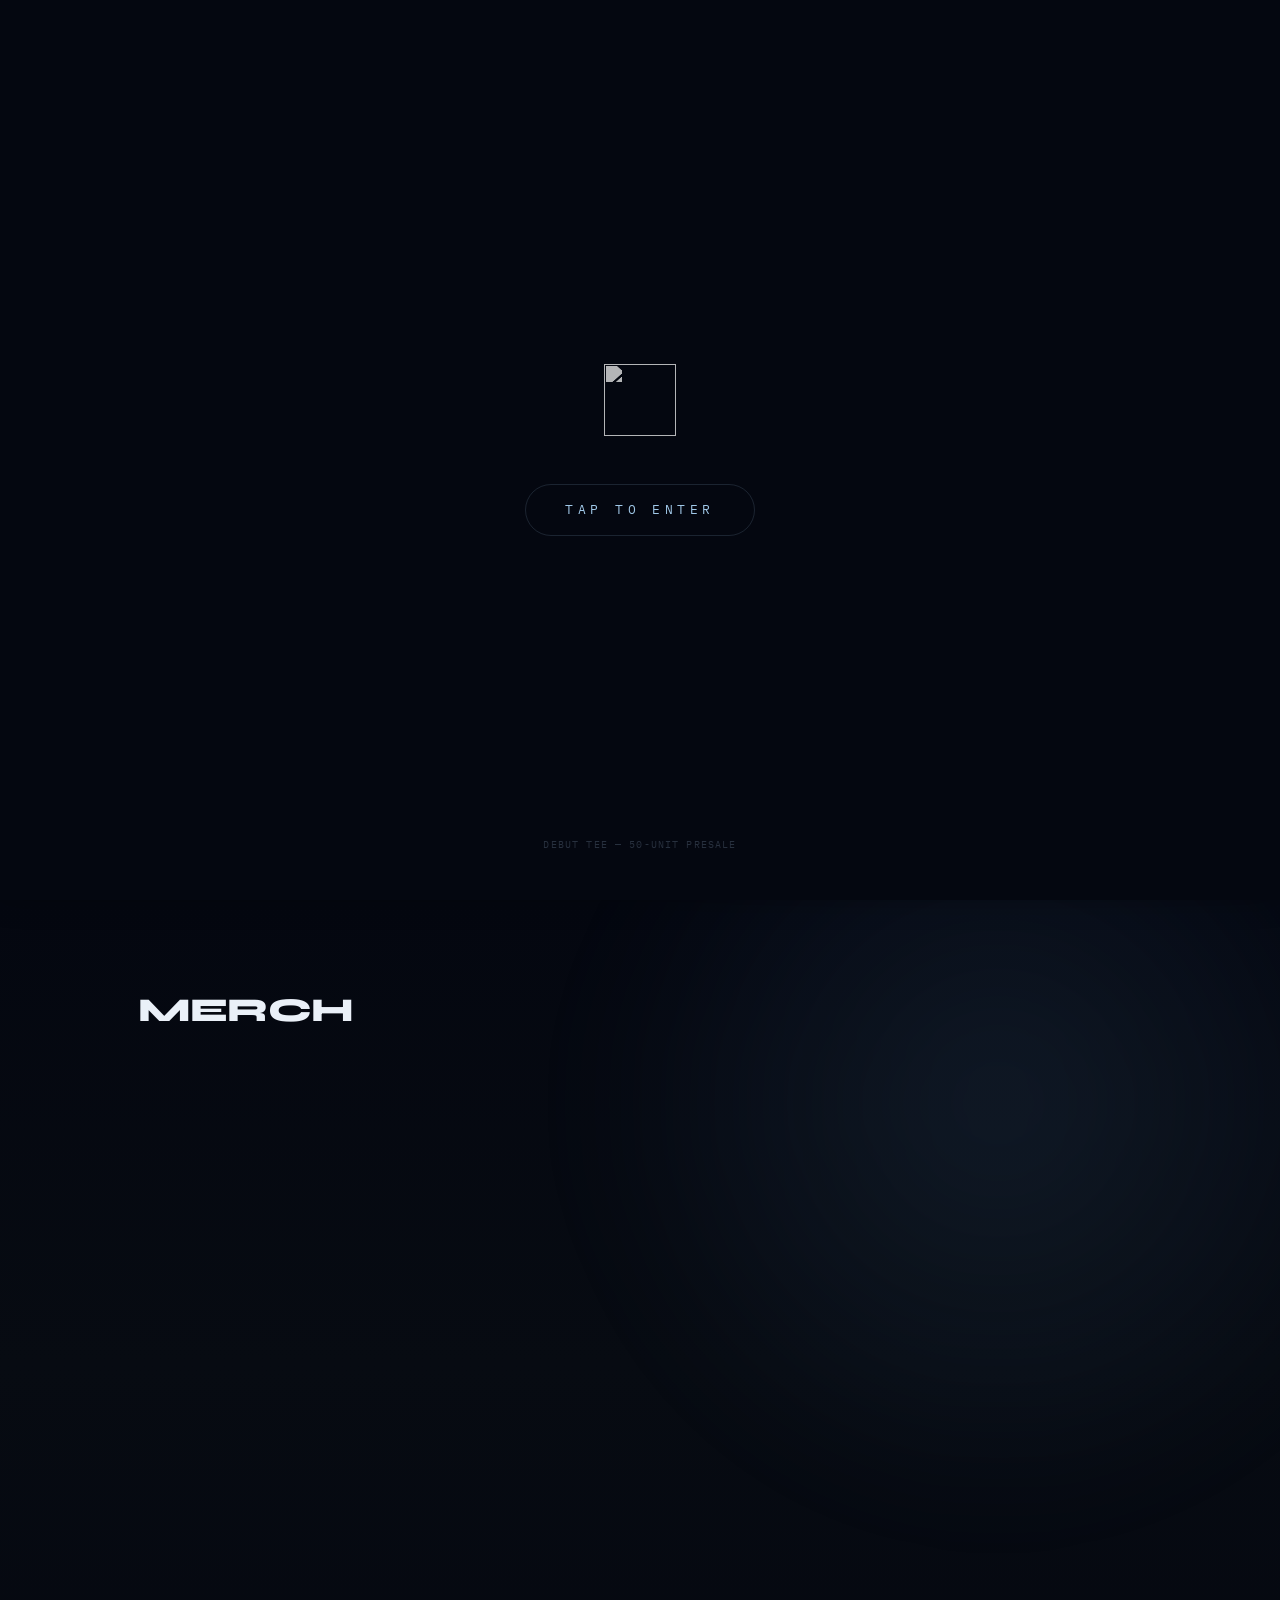
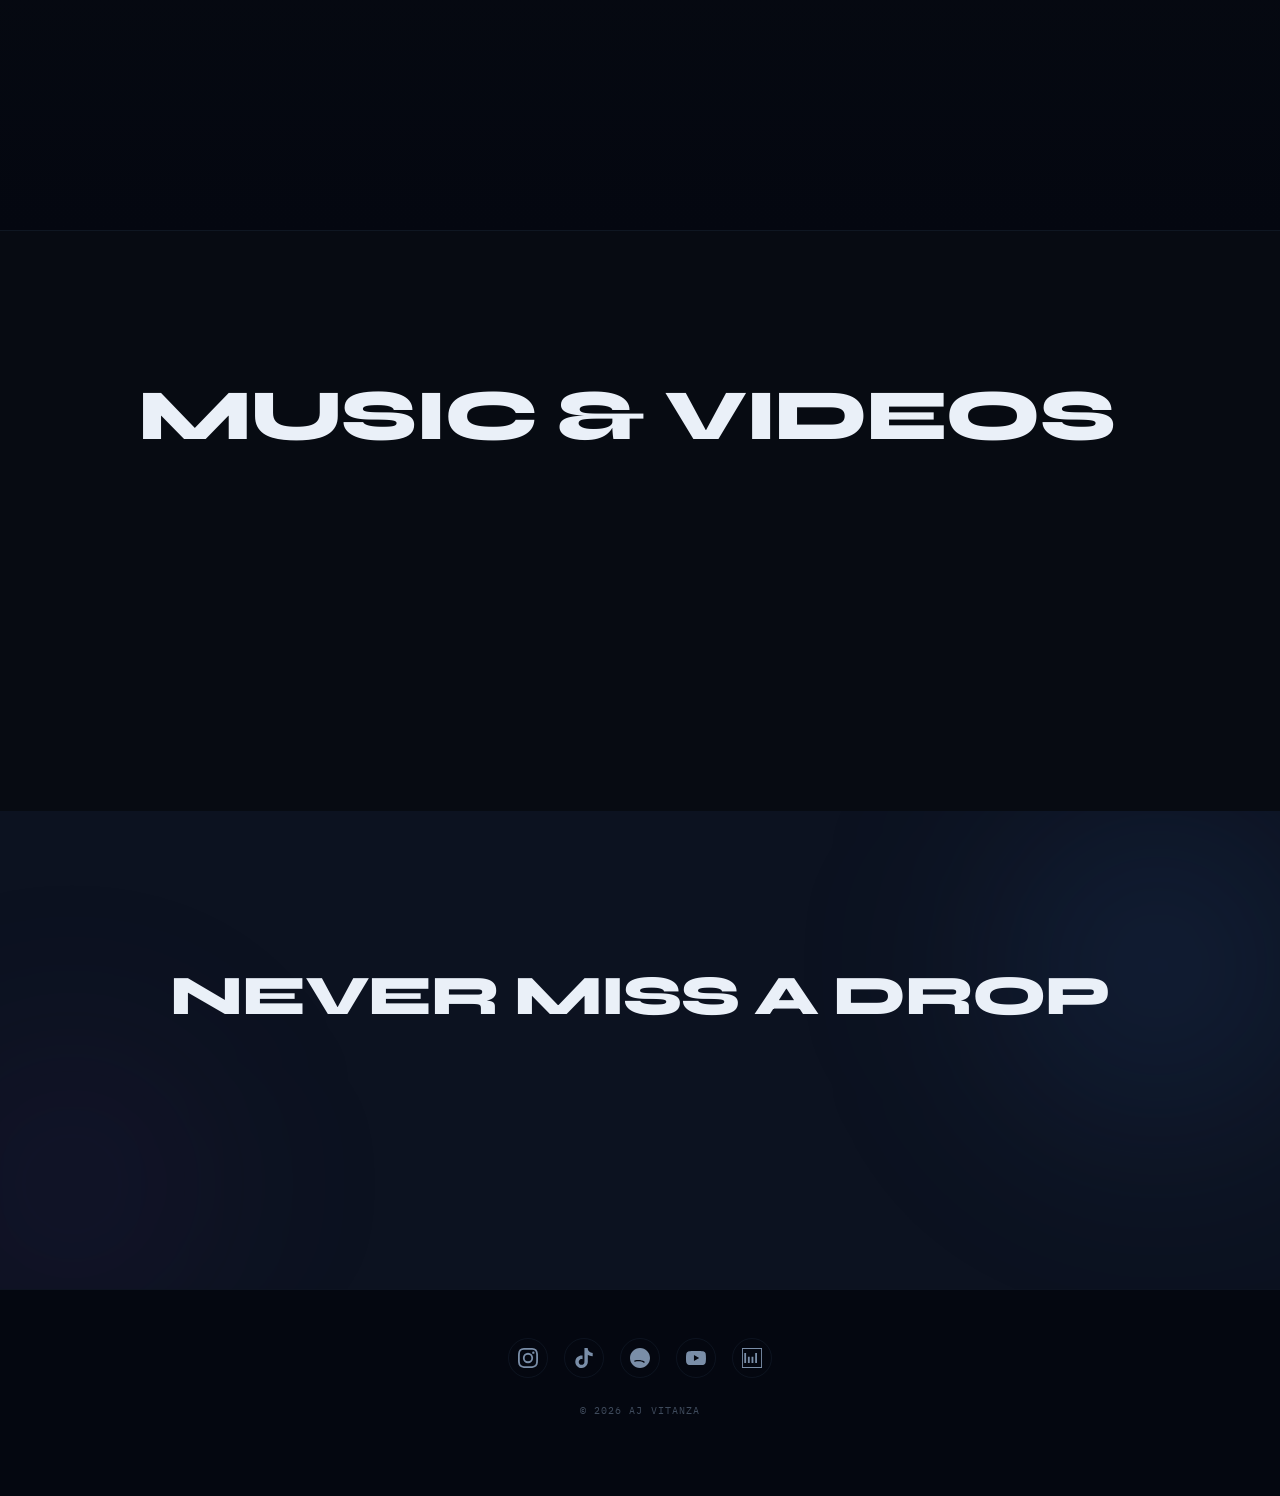
==== index.html @ a37fa55e "Remove passed live show section; renumber following sections" ====
<!DOCTYPE html>
<html lang="en">
<head>
    <meta charset="UTF-8">
    <meta name="viewport" content="width=device-width, initial-scale=1.0, viewport-fit=cover">
    <meta name="google-site-verification" content="_y-S_OHViF2MWSQkZCljal-LFWjPdTxh1Q6GTJ5qIeY" />
    <title>AJ Vitanza — Debut T-Shirt, Limited Presale</title>
    <meta name="description" content="Official AJ Vitanza merch. The AJ Vitanza debut tee — 50-unit presale, every order includes a graphic card signed by AJ.">

    <meta property="og:title" content="AJ Vitanza — Debut T-Shirt">
    <meta property="og:description" content="Limited 50-unit presale. Every order includes a graphic card signed by AJ.">
    <meta property="og:type" content="website">
    <meta property="og:url" content="https://ajvitanza.com">
    <meta property="og:image" content="https://ajvitanza.com/images/merch/tee-front.jpg">
    <meta name="twitter:card" content="summary_large_image">
    <meta name="twitter:title" content="AJ Vitanza — Debut T-Shirt">
    <meta name="twitter:description" content="Limited 50-unit presale. Every order includes a graphic card signed by AJ.">
    <meta name="twitter:image" content="https://ajvitanza.com/images/merch/tee-front.jpg">

    <link rel="icon" type="image/svg+xml" href="favicon.svg">
    <link rel="icon" type="image/png" href="images/swoosh-mark.png">
    <link rel="apple-touch-icon" href="images/swoosh-mark.png">

    <link rel="preload" as="image" href="images/swoosh-mark.png" fetchpriority="high">

    <script defer src="https://www.googletagmanager.com/gtag/js?id=G-R5WDWDH7RJ"></script>
    <script>
        window.dataLayer = window.dataLayer || [];
        function gtag(){dataLayer.push(arguments);}
        gtag('js', new Date());
        gtag('config', 'G-R5WDWDH7RJ');
    </script>

    <link rel="preconnect" href="https://fonts.googleapis.com">
    <link rel="preconnect" href="https://fonts.gstatic.com" crossorigin>
    <link href="https://fonts.googleapis.com/css2?family=Syne:wght@400;500;600;700;800&family=Space+Grotesk:wght@300;400;500;600;700&family=IBM+Plex+Mono:wght@300;400;500&family=Inter+Tight:ital,wght@0,300;0,400;0,500;0,600;1,300;1,400&display=swap" rel="stylesheet">
    <link rel="stylesheet" href="styles.css">
</head>
<body>

    <!-- Gate Screen -->
    <div class="gate" id="gate">
        <div class="gate-inner">
            <div class="gate-logo">
                <img src="images/swoosh-mark.png" alt="" width="400" height="400" decoding="async" fetchpriority="high">
            </div>
            <button class="gate-btn" id="gateBtn">
                <span class="gate-btn-text">TAP TO ENTER</span>
                <span class="gate-btn-ring"></span>
            </button>
        </div>
        <!-- The site is silent by design, so there is no "enable sound" hint.
             This says what's actually behind the gate instead. -->
        <div class="gate-hint">Debut tee — 50-unit presale</div>
    </div>

    <!-- Terminal Boot -->
    <div class="terminal-boot" id="terminalBoot">
        <div class="terminal-scanlines"></div>
        <div class="terminal-vignette"></div>
        <div class="terminal-content" id="terminalContent"></div>
        <div class="terminal-cursor" id="terminalCursor">█</div>
    </div>

    <!-- 3D Logo Reveal -->
    <div class="logo-reveal" id="logoReveal">
        <div class="logo-reveal-inner">
            <div class="logo-3d-scene" id="logo3dScene">
                <div class="logo-3d-object" id="logo3dObject">
                    <img src="images/swoosh-mark.png" alt="" class="logo-3d-face logo-3d-front" width="400" height="400">
                    <img src="images/swoosh-mark.png" alt="" class="logo-3d-face logo-3d-back" width="400" height="400">
                </div>
            </div>
            <div class="logo-reveal-text" id="logoRevealText">AJ VITANZA</div>
            <div class="logo-reveal-sub" id="logoRevealSub">MERCH PRESALE</div>
        </div>
        <div class="logo-reveal-particles" id="logoParticles"></div>
    </div>

    <!-- Grain overlay -->
    <div class="grain" aria-hidden="true"></div>

    <!-- Custom Cursor -->
    <div class="cursor" id="cursor">
        <div class="cursor-dot"></div>
        <div class="cursor-glow"></div>
    </div>

    <!-- Scroll Progress -->
    <div class="scroll-progress" id="scrollProgress"></div>

    <!-- Navigation -->
    <nav class="nav" id="nav">
        <a href="#hero" class="nav-logo" data-magnetic>
            <img src="images/swoosh-mark.png" alt="AJ Vitanza" class="nav-logo-img" width="400" height="400" decoding="async">
        </a>
        <div class="nav-links">
            <a href="#merch" data-magnetic><span data-text="Merch">Merch</span></a>
            <a href="#live" data-magnetic><span data-text="Live">Live</span></a>
            <a href="#elsewhere" data-magnetic><span data-text="Music">Music</span></a>
            <a href="#connect" data-magnetic><span data-text="Connect">Connect</span></a>
        </div>
        <a href="/merch" class="nav-shop" data-magnetic data-ripple>
            <span class="nav-shop-dot"></span>
            <span>Shop</span>
        </a>
    </nav>

    <!-- ==================== HERO ==================== -->
    <section class="hero" id="hero">
        <div class="hero-bg">
            <div class="hero-gradient">
                <div class="hero-orb hero-orb--1"></div>
                <div class="hero-orb hero-orb--2"></div>
                <div class="hero-orb hero-orb--3"></div>
            </div>
        </div>

        <div class="hero-content">
            <div class="hero-eyebrow" data-reveal>
                <span class="hero-eyebrow-line"></span>
                <span class="hero-eyebrow-text">Merch Out Now</span>
                <span class="hero-eyebrow-line"></span>
            </div>
            <h1 class="hero-title" data-split>AJ VITANZA</h1>
            <p class="hero-sub" data-reveal>AJ VITANZA DEBUT TEE</p>
            <div class="hero-actions" data-reveal>
                <!-- Targets the product itself, not the section heading.
                     Aimed at #merch, the label/title/blurb/counter ate the
                     viewport and the shirt opened below the fold — you jumped
                     to the shop and couldn't see what was for sale. -->
                <a href="#shop" class="btn btn--primary btn--lg" data-magnetic data-ripple>
                    <span class="hero-cta-text">Shop The Tee</span>
                </a>
                <a href="#elsewhere" class="btn btn--ghost" data-magnetic data-ripple>
                    <span>Listen</span>
                </a>
            </div>
        </div>

        <div class="hero-scroll" id="heroScroll">
            <div class="hero-scroll-line"></div>
        </div>

        <div class="hero-swoosh">
            <img src="images/swoosh-mark.png" alt="" width="400" height="400" decoding="async" loading="lazy">
        </div>
    </section>

    <!-- ==================== MERCH ====================
         All content is driven by MERCH_CONFIG in merch.js.
         Don't hand-edit product cards here — edit merch.js. -->
    <section class="merch" id="merch">
        <div class="merch-bg">
            <div class="merch-orb"></div>
        </div>
        <div class="section-inner">
            <span class="label merch-label" data-reveal>01. — Wear It</span>

            <div class="merch-head">
                <h2 class="merch-title" data-split>Merch</h2>
                <span class="merch-eyebrow" data-reveal>
                    <span class="merch-eyebrow-dot"></span>
                    <span class="merch-eyebrow-text">Coming Soon</span>
                </span>
            </div>
            <p class="merch-blurb" data-reveal></p>

            <!-- drop meta: countdown + units remaining -->
            <div class="merch-meta" hidden>
                <div class="merch-countdown" hidden data-reveal>
                    <span class="merch-meta-label merch-countdown-label"></span>
                    <div class="merch-countdown-clock">
                        <div class="merch-cd-unit"><span class="merch-cd-num" data-cd="days">—</span><span class="merch-cd-cap">days</span></div>
                        <div class="merch-cd-unit"><span class="merch-cd-num" data-cd="hours">—</span><span class="merch-cd-cap">hrs</span></div>
                        <div class="merch-cd-unit"><span class="merch-cd-num" data-cd="mins">—</span><span class="merch-cd-cap">min</span></div>
                        <div class="merch-cd-unit"><span class="merch-cd-num" data-cd="secs">—</span><span class="merch-cd-cap">sec</span></div>
                    </div>
                    <span class="merch-countdown-venue"></span>
                </div>

                <div class="merch-counter" hidden data-reveal>
                    <span class="merch-meta-label">Stock remaining</span>
                    <div class="merch-counter-head">
                        <span class="merch-counter-num">—</span>
                        <span class="merch-counter-total"></span>
                    </div>
                    <div class="merch-counter-bar">
                        <div class="merch-counter-fill"></div>
                    </div>
                </div>
            </div>

            <div class="merch-grid" id="shop"></div>

            <p class="merch-shipping-note" data-reveal></p>
        </div>
    </section>

    <!-- ==================== ELSEWHERE — MUSIC & VIDEOS ====================
         Everything musical lives here now, deliberately compact. The drop is
         the page; this is the footnote that says the artist exists. Links go
         out to the platforms rather than embedding a heavy Spotify iframe. -->
    <section class="elsewhere" id="elsewhere">
        <div class="section-inner">
            <span class="label" data-reveal>02. — Elsewhere</span>
            <h2 class="section-title" data-split>Music &amp; Videos</h2>

            <div class="elsewhere-grid">

                <!-- EP + streaming -->
                <div class="elsewhere-release" data-reveal="left">
                    <div class="release-cover release-cover--sm" data-tilt>
                        <img src="images/cover.jpg" alt="PLASTIC HEART EP cover art" class="release-cover-img" loading="lazy" decoding="async">
                        <div class="release-cover-shine"></div>
                        <div class="release-cover-glow"></div>
                    </div>
                    <div class="elsewhere-release-info">
                        <span class="elsewhere-eyebrow">Debut EP</span>
                        <h3 class="elsewhere-title">PLASTIC HEART</h3>
                        <p class="elsewhere-meta">9 Tracks — 2025</p>
                        <div class="dsp-row dsp-row--wrap">
                            <a href="https://open.spotify.com/artist/4cYjXmjtYTr8km9NLjC7xe" target="_blank" rel="noopener" class="dsp dsp--sm" data-magnetic><span>Spotify</span></a>
                            <a href="https://music.apple.com/us/artist/aj-vitanza/1553623922" target="_blank" rel="noopener" class="dsp dsp--sm" data-magnetic><span>Apple Music</span></a>
                            <a href="https://music.amazon.com/albums/B0GPY23CCF" target="_blank" rel="noopener" class="dsp dsp--sm" data-magnetic><span>Amazon</span></a>
                        </div>
                    </div>
                </div>

                <!-- Videos -->
                <div class="elsewhere-videos" data-reveal="right">
                    <span class="elsewhere-eyebrow">Videos</span>
                    <div class="elsewhere-vidrow">
                        <a href="https://www.youtube.com/watch?v=oIcYkOr_KFs" target="_blank" rel="noopener" class="mini-vid">
                            <img src="https://img.youtube.com/vi/oIcYkOr_KFs/hqdefault.jpg" alt="Stranger I Know — official music video" loading="lazy" decoding="async">
                            <span class="mini-vid-title">Stranger I Know</span>
                        </a>
                        <a href="https://www.youtube.com/watch?v=fvKDFVza9EM" target="_blank" rel="noopener" class="mini-vid">
                            <img src="https://img.youtube.com/vi/fvKDFVza9EM/hqdefault.jpg" alt="Don&#39;t Wanna Know — music video" loading="lazy" decoding="async">
                            <span class="mini-vid-title">Don&#39;t Wanna Know</span>
                        </a>
                        <a href="https://www.youtube.com/watch?v=-xajyFnR0mI" target="_blank" rel="noopener" class="mini-vid">
                            <img src="https://img.youtube.com/vi/-xajyFnR0mI/hqdefault.jpg" alt="Stranger I Know — lyric video" loading="lazy" decoding="async">
                            <span class="mini-vid-title">Stranger I Know</span>
                        </a>
                    </div>
                    <a href="https://www.youtube.com/channel/UCZKk2Y6Uu-bgNiOxLEwxOQw" target="_blank" rel="noopener" class="elsewhere-more" data-magnetic>
                        <span>All videos on YouTube</span>
                        <svg width="13" height="13" viewBox="0 0 24 24" fill="none" stroke="currentColor" stroke-width="2"><path d="M7 17L17 7"/><path d="M7 7h10v10"/></svg>
                    </a>
                </div>

            </div>
        </div>
    </section>

    <!-- ==================== CONNECT ==================== -->
    <section class="connect" id="connect">
        <div class="connect-bg">
            <div class="connect-orb connect-orb--1"></div>
            <div class="connect-orb connect-orb--2"></div>
        </div>
        <div class="section-inner connect-inner">
            <span class="label" data-reveal>03. — Stay In Touch</span>
            <h2 class="connect-heading" data-split>Never Miss a Drop</h2>
            <p class="connect-sub" data-reveal>New music, shows & exclusives — straight to you.</p>
            <div class="connect-cta" data-reveal>
                <a href="https://drop.cobrand.com/d/AJVitanza/updates" target="_blank" rel="noopener" class="btn btn--primary btn--lg" data-magnetic data-ripple>
                    <span>Sign Up</span>
                    <svg width="18" height="18" viewBox="0 0 24 24" fill="none" stroke="currentColor" stroke-width="2" stroke-linecap="round" stroke-linejoin="round"><path d="M5 12h14"/><path d="m12 5 7 7-7 7"/></svg>
                </a>
            </div>
        </div>
    </section>

    <!-- ==================== FOOTER ==================== -->
    <footer class="footer">
        <div class="section-inner footer-inner">
            <div class="footer-socials">
                <a href="https://www.instagram.com/ajvitanza/" target="_blank" rel="noopener" aria-label="Instagram" data-magnetic>
                    <svg viewBox="0 0 24 24" width="20" height="20"><path fill="currentColor" d="M12 2.163c3.204 0 3.584.012 4.85.07 3.252.148 4.771 1.691 4.919 4.919.058 1.265.069 1.645.069 4.849 0 3.205-.012 3.584-.069 4.849-.149 3.225-1.664 4.771-4.919 4.919-1.266.058-1.644.07-4.85.07-3.204 0-3.584-.012-4.849-.07-3.26-.149-4.771-1.699-4.919-4.92-.058-1.265-.07-1.644-.07-4.849 0-3.204.013-3.583.07-4.849.149-3.227 1.664-4.771 4.919-4.919 1.266-.057 1.645-.069 4.849-.069zM12 0C8.741 0 8.333.014 7.053.072 2.695.272.273 2.69.073 7.052.014 8.333 0 8.741 0 12c0 3.259.014 3.668.072 4.948.2 4.358 2.618 6.78 6.98 6.98C8.333 23.986 8.741 24 12 24c3.259 0 3.668-.014 4.948-.072 4.354-.2 6.782-2.618 6.979-6.98.059-1.28.073-1.689.073-4.948 0-3.259-.014-3.667-.072-4.947-.196-4.354-2.617-6.78-6.979-6.98C15.668.014 15.259 0 12 0zm0 5.838a6.162 6.162 0 100 12.324 6.162 6.162 0 000-12.324zM12 16a4 4 0 110-8 4 4 0 010 8zm6.406-11.845a1.44 1.44 0 100 2.881 1.44 1.44 0 000-2.881z"/></svg>
                </a>
                <a href="https://www.tiktok.com/@ajvitanza" target="_blank" rel="noopener" aria-label="TikTok" data-magnetic>
                    <svg viewBox="0 0 24 24" width="20" height="20"><path fill="currentColor" d="M12.525.02c1.31-.02 2.61-.01 3.91-.02.08 1.53.63 3.09 1.75 4.17 1.12 1.11 2.7 1.62 4.24 1.79v4.03c-1.44-.05-2.89-.35-4.2-.97-.57-.26-1.1-.59-1.62-.93-.01 2.92.01 5.84-.02 8.75-.08 1.4-.54 2.79-1.35 3.94-1.31 1.92-3.58 3.17-5.91 3.21-1.43.08-2.86-.31-4.08-1.03-2.02-1.19-3.44-3.37-3.65-5.71-.02-.5-.03-1-.01-1.49.18-1.9 1.12-3.72 2.58-4.96 1.66-1.44 3.98-2.13 6.15-1.72.02 1.48-.04 2.96-.04 4.44-.99-.32-2.15-.23-3.02.37-.63.41-1.11 1.04-1.36 1.75-.21.51-.15 1.07-.14 1.61.24 1.64 1.82 3.02 3.5 2.87 1.12-.01 2.19-.66 2.77-1.61.19-.33.4-.67.41-1.06.1-1.79.06-3.57.07-5.36.01-4.03-.01-8.05.02-12.07z"/></svg>
                </a>
                <a href="https://open.spotify.com/artist/4cYjXmjtYTr8km9NLjC7xe" target="_blank" rel="noopener" aria-label="Spotify" data-magnetic>
                    <svg viewBox="0 0 24 24" width="20" height="20"><path fill="currentColor" d="M12 0C5.4 0 0 5.4 0 12s5.4 12 12 12 12-5.4 12-12S18.66 0 12 0zm5.521 17.34c-.24.359-.66.48-1.021.24-2.82-1.74-6.36-2.101-10.561-1.141-.418.122-.779-.179-.899-.539-.12-.421.18-.78.54-.9 4.56-1.021 8.52-.6 11.64 1.32.42.18.479.659.301 1.02z"/></svg>
                </a>
                <a href="https://www.youtube.com/channel/UCZKk2Y6Uu-bgNiOxLEwxOQw" target="_blank" rel="noopener" aria-label="YouTube" data-magnetic>
                    <svg viewBox="0 0 24 24" width="20" height="20"><path fill="currentColor" d="M23.498 6.186a3.016 3.016 0 00-2.122-2.136C19.505 3.545 12 3.545 12 3.545s-7.505 0-9.377.505A3.017 3.017 0 00.502 6.186C0 8.07 0 12 0 12s0 3.93.502 5.814a3.016 3.016 0 002.122 2.136c1.871.505 9.376.505 9.376.505s7.505 0 9.377-.505a3.015 3.015 0 002.122-2.136C24 15.93 24 12 24 12s0-3.93-.502-5.814zM9.545 15.568V8.432L15.818 12l-6.273 3.568z"/></svg>
                </a>
                <a href="https://www.bandsintown.com/a/15612255-aj-vitanza" target="_blank" rel="noopener" aria-label="Bandsintown" data-magnetic>
                    <svg viewBox="0 0 24 24" width="20" height="20"><path fill="currentColor" d="M2.727 6h2.182v12H2.727V6zm4.364 4.363h2.182V18H7.09v-7.637zm4.363 0h2.182V18h-2.182v-7.637zm4.364-4.363h2.182v12h-2.182V6zM0 0v24h24V0H0zm22.91 22.91H1.09V1.09h21.82v21.82z"/></svg>
                </a>
            </div>
            <p class="footer-copy">&copy; 2026 AJ Vitanza</p>
        </div>
    </footer>

    <!-- Structured Data.
         The Product offer below is a STATIC default. merch.js rewrites its
         price and availability from MERCH_CONFIG on every page load, so the
         markup and the schema cannot drift apart. Do not hand-edit the offer
         to match a phase change — change the phase and it follows. -->
    <script type="application/ld+json" id="ld-graph">
    {
        "@context": "https://schema.org",
        "@graph": [
            {
                "@type": "MusicGroup",
                "@id": "https://ajvitanza.com/#artist",
                "name": "AJ Vitanza",
                "url": "https://ajvitanza.com",
                "image": "https://ajvitanza.com/images/cover.jpg",
                "genre": ["Alt-Pop", "Pop"],
                "description": "AJ Vitanza is a pop artist from Buffalo, NY. The debut tee is available now in a limited presale.",
                "sameAs": [
                    "https://open.spotify.com/artist/4cYjXmjtYTr8km9NLjC7xe",
                    "https://music.apple.com/us/artist/aj-vitanza/1553623922",
                    "https://www.instagram.com/ajvitanza/",
                    "https://www.tiktok.com/@ajvitanza",
                    "https://www.youtube.com/channel/UCZKk2Y6Uu-bgNiOxLEwxOQw",
                    "https://www.bandsintown.com/a/15612255-aj-vitanza"
                ],
                "album": [
                    {
                        "@type": "MusicAlbum",
                        "name": "Keep Me High",
                        "albumReleaseType": "https://schema.org/SingleRelease",
                        "numTracks": 1
                    },
                    {
                        "@type": "MusicAlbum",
                        "name": "PLASTIC HEART",
                        "albumReleaseType": "https://schema.org/EPRelease",
                        "numTracks": 9
                    }
                ]
            },
            {
                "@type": "Product",
                "@id": "https://ajvitanza.com/#tee",
                "name": "AJ Vitanza Debut T-Shirt",
                "description": "Heavyweight cotton tee in black. Limited 50-unit presale — every order includes a graphic card signed by AJ.",
                "image": [
                    "https://ajvitanza.com/images/merch/tee-front.jpg",
                    "https://ajvitanza.com/images/merch/tee-back.jpg"
                ],
                "brand": { "@id": "https://ajvitanza.com/#artist" },
                "offers": {
                    "@type": "Offer",
                    "url": "https://ajvitanza.com/merch",
                    "priceCurrency": "USD",
                    "price": "50.00",
                    "availability": "https://schema.org/InStock",
                    "seller": { "@id": "https://ajvitanza.com/#artist" }
                }
            }
        ]
    }
    </script>

    <!-- merch.js must load BEFORE script.js so the cards exist
         when the interaction handlers get wired up. -->
    <script src="merch.js"></script>
    <script src="script.js"></script>
</body>
</html>
---- styles.css ----
/* ============================================
   AJ VITANZA — Creative Redesign
   Blue-hour · Grain · Gradients · Liquid
   ============================================ */

/* ---------- Custom Properties ---------- */
:root {
    --bg: #070b12;
    --bg-deep: #040710;
    --surface: #0c1220;
    --surface-light: #111a2e;
    --border: rgba(120, 160, 210, 0.08);
    --text: #d0daea;
    --text-dim: #7a8ea8;
    --text-bright: #eaf0f8;
    --accent: #5e8fc2;
    --accent-soft: #3d6a9e;
    --accent-glow: rgba(94, 143, 194, 0.25);
    --accent-ice: #a0c8e8;
    --gradient-1: #1a3a5c;
    --gradient-2: #0f2240;
    --gradient-3: #2a1a40;
    --nav-h: 64px;
    --ease-out-expo: cubic-bezier(0.16, 1, 0.3, 1);
    --ease-out-quart: cubic-bezier(0.25, 1, 0.5, 1);
    --ease-spring: cubic-bezier(0.34, 1.56, 0.64, 1);
}

/* ---------- Reset ---------- */
*, *::before, *::after { box-sizing: border-box; margin: 0; padding: 0; }
html { scroll-behavior: smooth; -webkit-text-size-adjust: 100%; }
body {
    font-family: 'Space Grotesk', 'Inter Tight', -apple-system, sans-serif;
    background: var(--bg);
    color: var(--text);
    line-height: 1.6;
    overflow-x: hidden;
    -webkit-font-smoothing: antialiased;
}
a { color: inherit; text-decoration: none; }
img { max-width: 100%; display: block; }
button { border: none; background: none; cursor: pointer; font: inherit; color: inherit; }

/* ---------- Grain Overlay ---------- */
.grain {
    position: fixed;
    inset: 0;
    z-index: 9999;
    pointer-events: none;
    opacity: 0.035;
    background-image: url("data:image/svg+xml,%3Csvg viewBox='0 0 256 256' xmlns='http://www.w3.org/2000/svg'%3E%3Cfilter id='n'%3E%3CfeTurbulence type='fractalNoise' baseFrequency='0.85' numOctaves='4' stitchTiles='stitch'/%3E%3C/filter%3E%3Crect width='100%25' height='100%25' filter='url(%23n)'/%3E%3C/svg%3E");
    background-size: 180px;
}

/* ---------- Scroll Progress ---------- */
.scroll-progress {
    position: fixed;
    top: 0;
    left: 0;
    height: 2px;
    width: 0;
    background: linear-gradient(90deg, var(--accent-soft), var(--accent), var(--accent-ice));
    z-index: 10001;
    transition: none;
}

/* ---------- Custom Cursor ---------- */
.cursor {
    display: none;
}
@media (pointer: fine) and (min-width: 769px) {
    .cursor {
        display: block;
        position: fixed;
        top: 0;
        left: 0;
        z-index: 10000;
        pointer-events: none;
        mix-blend-mode: difference;
    }
    .cursor-dot {
        position: absolute;
        width: 8px;
        height: 8px;
        background: #fff;
        border-radius: 50%;
        transform: translate(-50%, -50%);
        transition: width 0.3s var(--ease-spring), height 0.3s var(--ease-spring), background 0.3s;
    }
    .cursor-glow {
        position: absolute;
        width: 40px;
        height: 40px;
        border: 1px solid rgba(255,255,255,0.3);
        border-radius: 50%;
        transform: translate(-50%, -50%);
        transition: width 0.4s var(--ease-out-expo), height 0.4s var(--ease-out-expo), border-color 0.3s, opacity 0.3s;
    }
    .cursor.hovering .cursor-dot {
        width: 48px;
        height: 48px;
        background: rgba(255,255,255,0.06);
    }
    .cursor.hovering .cursor-glow {
        width: 64px;
        height: 64px;
        border-color: rgba(255,255,255,0.1);
    }
    .cursor.clicking .cursor-dot {
        width: 6px;
        height: 6px;
    }
    .cursor.clicking .cursor-glow {
        width: 32px;
        height: 32px;
    }
    body.has-cursor * { cursor: none !important; }}

/* ---------- Gate Screen ---------- */
.gate {
    position: fixed;
    inset: 0;
    z-index: 20000;
    background: var(--bg-deep);
    display: flex;
    flex-direction: column;
    align-items: center;
    justify-content: center;
    transition: opacity 0.6s var(--ease-out-expo), visibility 0.6s;
}
.gate.hidden {
    opacity: 0;
    visibility: hidden;
    pointer-events: none;
}
.gate-inner {
    display: flex;
    flex-direction: column;
    align-items: center;
    gap: 48px;
}
.gate-logo {
    width: 72px;
    height: 72px;
    animation: gatePulse 3s ease-in-out infinite;
}
.gate-logo img {
    width: 100%;
    height: 100%;
    object-fit: contain;
    filter: brightness(0) invert(1) opacity(0.7);
}
@keyframes gatePulse {
    0%, 100% { transform: scale(1); opacity: 0.6; }
    50% { transform: scale(1.06); opacity: 1; }
}
.gate-btn {
    position: relative;
    padding: 16px 40px;
    background: none;
    border: none;
    cursor: pointer;
    display: flex;
    align-items: center;
    justify-content: center;
}
.gate-btn-text {
    font-family: 'IBM Plex Mono', monospace;
    font-size: 0.8rem;
    letter-spacing: 0.35em;
    text-transform: uppercase;
    color: var(--accent-ice);
    position: relative;
    z-index: 1;
    animation: gateTextPulse 2s ease-in-out infinite;
}
@keyframes gateTextPulse {
    0%, 100% { opacity: 0.6; }
    50% { opacity: 1; }
}
.gate-btn-ring {
    position: absolute;
    inset: 0;
    border: 1px solid rgba(160, 200, 232, 0.15);
    border-radius: 100px;
    transition: all 0.4s var(--ease-out-expo);
}
.gate-btn:hover .gate-btn-ring {
    border-color: rgba(160, 200, 232, 0.4);
    box-shadow: 0 0 30px rgba(94, 143, 194, 0.15), inset 0 0 20px rgba(94, 143, 194, 0.05);
}
.gate-btn:hover .gate-btn-text { opacity: 1; }
.gate-hint {
    position: absolute;
    bottom: 48px;
    font-family: 'IBM Plex Mono', monospace;
    font-size: 0.6rem;
    letter-spacing: 0.12em;
    text-transform: uppercase;
    color: var(--text-dim);
    opacity: 0.3;
}

/* ---------- Terminal Boot ---------- */
.terminal-boot {
    position: fixed;
    inset: 0;
    z-index: 19999;
    background: #020408;
    display: none;
    padding: clamp(24px, 6vw, 80px);
    font-family: 'IBM Plex Mono', monospace;
    overflow: hidden;
}
.terminal-boot.active {
    display: flex;
    flex-direction: column;
    align-items: center;
    justify-content: center;
}
.terminal-boot.fade-out {
    animation: termFadeOut 0.4s var(--ease-out-expo) forwards;
}
@keyframes termFadeOut {
    to { opacity: 0; }
}
.terminal-scanlines {
    position: absolute;
    inset: 0;
    pointer-events: none;
    z-index: 2;
    background-image: repeating-linear-gradient(
        0deg,
        transparent,
        transparent 1px,
        rgba(0, 0, 0, 0.12) 1px,
        rgba(0, 0, 0, 0.12) 2px
    );
    background-size: 100% 2px;
}
.terminal-scanlines::after {
    content: '';
    position: absolute;
    inset: 0;
    background: rgba(94, 143, 194, 0.02);
    animation: scanlineSweep 8s linear infinite;
}
@keyframes scanlineSweep {
    0% { transform: translateY(-100%); }
    100% { transform: translateY(100vh); }
}
.terminal-vignette {
    position: absolute;
    inset: 0;
    pointer-events: none;
    z-index: 3;
    background: radial-gradient(ellipse at center, transparent 50%, rgba(0, 0, 0, 0.7) 100%);
}
.terminal-content {
    position: relative;
    z-index: 1;
    text-align: center;
}
.terminal-line {
    font-size: clamp(0.65rem, 1.2vw, 0.78rem);
    line-height: 2;
    color: rgba(160, 200, 232, 0.7);
    text-shadow: 0 0 6px rgba(160, 200, 232, 0.15);
    white-space: nowrap;
    overflow: hidden;
    letter-spacing: 0.06em;
}
.terminal-header {
    color: var(--accent-ice);
    margin-bottom: 12px;
    font-weight: 500;
}
.terminal-status {
    color: var(--accent);
    font-weight: 500;
}
.terminal-progress {
    display: inline-block;
    color: var(--accent);
}
.terminal-cursor {
    position: absolute;
    z-index: 1;
    font-size: clamp(0.7rem, 1.4vw, 0.85rem);
    color: var(--accent-ice);
    text-shadow: 0 0 8px rgba(160, 200, 232, 0.5);
    animation: cursorBlink 1s step-end infinite;
    display: none;
}
@keyframes cursorBlink {
    0%, 50% { opacity: 1; }
    51%, 100% { opacity: 0; }
}

/* ---------- 3D Logo Reveal ---------- */
.logo-reveal {
    position: fixed;
    inset: 0;
    z-index: 19998;
    background: #020408;
    display: none;
    overflow: hidden;
}
.logo-reveal.active { display: flex; align-items: center; justify-content: center; }
.logo-reveal.fade-out {
    animation: termFadeOut 0.7s var(--ease-out-expo) forwards;
}
.logo-reveal-inner {
    display: flex;
    flex-direction: column;
    align-items: center;
    gap: 56px;
    position: relative;
    z-index: 2;
}
.logo-3d-scene {
    width: clamp(180px, 30vw, 280px);
    height: clamp(180px, 30vw, 280px);
    perspective: 800px;
}
.logo-3d-object {
    width: 100%;
    height: 100%;
    position: relative;
    transform-style: preserve-3d;
    animation: logoSpin 6s linear infinite;
}
@keyframes logoSpin {
    0% { transform: rotateY(0deg) rotateX(5deg); }
    100% { transform: rotateY(360deg) rotateX(5deg); }
}
.logo-3d-face {
    position: absolute;
    inset: 0;
    backface-visibility: hidden;
}
.logo-3d-front {
    transform: translateZ(1px);
    filter: brightness(0) invert(1);
    object-fit: contain;
}
.logo-3d-back {
    transform: rotateY(180deg) translateZ(1px);
    filter: brightness(0) invert(1);
    object-fit: contain;
}
.logo-reveal-text {
    font-family: 'Syne', sans-serif;
    font-size: clamp(1.8rem, 5vw, 3.2rem);
    font-weight: 800;
    letter-spacing: 0.2em;
    text-transform: uppercase;
    color: var(--text-bright);
    opacity: 0;
    transform: translateY(20px);
    transition: opacity 0.6s var(--ease-out-expo), transform 0.6s var(--ease-out-expo);
}
.logo-reveal-text.visible {
    opacity: 1;
    transform: translateY(0);
}
.logo-reveal-sub {
    font-family: 'IBM Plex Mono', monospace;
    font-size: clamp(0.65rem, 1.2vw, 0.8rem);
    letter-spacing: 0.4em;
    text-transform: uppercase;
    color: var(--accent);
    opacity: 0;
    transform: translateY(12px);
    transition: opacity 0.5s var(--ease-out-expo) 0.15s, transform 0.5s var(--ease-out-expo) 0.15s;
}
.logo-reveal-sub.visible {
    opacity: 0.7;
    transform: translateY(0);
}
.logo-reveal-enter {
    font-family: 'IBM Plex Mono', monospace;
    font-size: 0.65rem;
    letter-spacing: 0.3em;
    text-transform: uppercase;
    color: var(--accent-ice);
    opacity: 0;
    margin-top: 24px;
    cursor: pointer;
    transition: opacity 0.8s var(--ease-out-expo);
    animation: gateTextPulse 2s ease-in-out infinite;
}
.logo-reveal-enter.visible {
    opacity: 0.5;
}
.logo-reveal.clickable {
    cursor: pointer;
}
.logo-reveal-particles {
    position: absolute;
    inset: 0;
    pointer-events: none;
    z-index: 1;
}
.logo-particle {
    position: absolute;
    width: 2px;
    height: 2px;
    background: var(--accent-ice);
    border-radius: 50%;
    opacity: 0;
    animation: particleFloat 3s ease-out forwards;
}
@keyframes particleFloat {
    0% { opacity: 0; transform: translate(0, 0) scale(0); }
    10% { opacity: 0.6; transform: scale(1); }
    100% { opacity: 0; transform: translate(var(--px), var(--py)) scale(0); }
}

/* Logo reveal phases */
.logo-reveal.phase-glitch .logo-3d-object {
    animation: logoSpinGlitch 2s linear infinite;
    filter: blur(4px) brightness(0.4);
}
@keyframes logoSpinGlitch {
    0% { transform: rotateY(0deg) rotateX(15deg) rotateZ(-3deg); }
    25% { transform: rotateY(90deg) rotateX(10deg) rotateZ(2deg); }
    50% { transform: rotateY(180deg) rotateX(15deg) rotateZ(-1deg); }
    75% { transform: rotateY(270deg) rotateX(12deg) rotateZ(3deg); }
    100% { transform: rotateY(360deg) rotateX(15deg) rotateZ(-3deg); }
}
.logo-reveal.phase-glitch .logo-3d-front,
.logo-reveal.phase-glitch .logo-3d-back {
    animation: glitchSlice 0.15s steps(2) infinite;
}
@keyframes glitchSlice {
    0% { clip-path: inset(0 0 60% 0); transform: translateZ(1px) translateX(-3px); }
    50% { clip-path: inset(40% 0 0 0); transform: translateZ(1px) translateX(3px); }
    100% { clip-path: inset(0); transform: translateZ(1px); }
}

.logo-reveal.phase-resolving .logo-3d-object {
    animation: logoSpinResolve 4s cubic-bezier(0.16, 1, 0.3, 1) infinite;
    filter: blur(0px) brightness(0.85);
    transition: filter 0.8s var(--ease-out-expo);
}
@keyframes logoSpinResolve {
    0% { transform: rotateY(0deg) rotateX(5deg); }
    100% { transform: rotateY(360deg) rotateX(5deg); }
}

.logo-reveal.phase-clear .logo-3d-object {
    animation: logoSpinSlow 8s linear infinite;
    filter: brightness(1) drop-shadow(0 0 30px rgba(94, 143, 194, 0.3));
    transition: filter 0.6s var(--ease-out-expo);
}
@keyframes logoSpinSlow {
    0% { transform: rotateY(0deg) rotateX(2deg); }
    100% { transform: rotateY(360deg) rotateX(2deg); }
}
.logo-reveal.phase-clear .logo-3d-front,
.logo-reveal.phase-clear .logo-3d-back {
    filter: brightness(0) invert(1) drop-shadow(0 0 20px rgba(160, 200, 232, 0.5));
}

/* ---------- Navigation ---------- */
.nav {
    position: fixed;
    top: 0;
    left: 0;
    right: 0;
    height: var(--nav-h);
    display: flex;
    align-items: center;
    justify-content: space-between;
    padding: 0 clamp(20px, 4vw, 48px);
    z-index: 1000;
    transition: background 0.4s, backdrop-filter 0.4s, box-shadow 0.4s;
}
.nav.scrolled {
    background: rgba(7, 11, 18, 0.8);
    backdrop-filter: blur(20px) saturate(1.4);
    -webkit-backdrop-filter: blur(20px) saturate(1.4);
    box-shadow: 0 1px 0 var(--border);
}
.nav-logo {
    display: flex;
    align-items: center;
    transition: transform 0.3s var(--ease-out-expo);
}
.nav-logo-img {
    width: 36px;
    height: 36px;
    object-fit: contain;
    filter: brightness(0) invert(1) opacity(0.85);
    transition: opacity 0.3s;
}
.nav-logo:hover .nav-logo-img { opacity: 1; }
.nav-links {
    display: flex;
    gap: clamp(16px, 3vw, 36px);
}
.nav-links a {
    font-family: 'IBM Plex Mono', monospace;
    font-size: 0.75rem;
    letter-spacing: 0.08em;
    text-transform: uppercase;
    color: var(--text-dim);
    transition: color 0.3s, transform 0.3s var(--ease-out-expo);
    position: relative;
}
.nav-links a span {
    position: relative;
    display: inline-block;
}
.nav-links a span::after {
    content: '';
    position: absolute;
    bottom: -4px;
    left: 0;
    width: 0;
    height: 1px;
    background: var(--accent);
    transition: width 0.4s var(--ease-out-expo);
}
.nav-links a:hover { color: var(--text-bright); }
.nav-links a:hover span::after { width: 100%; }

/* ---------- Nav shop CTA ---------- */
.nav-shop {
    display: inline-flex;
    align-items: center;
    gap: 8px;
    flex-shrink: 0;
    padding: 9px 20px;
    border-radius: 100px;
    background: linear-gradient(135deg, var(--accent-soft), var(--accent));
    color: #fff;
    font-family: 'IBM Plex Mono', monospace;
    font-size: 0.72rem;
    letter-spacing: 0.1em;
    text-transform: uppercase;
    box-shadow: 0 4px 20px var(--accent-glow), inset 0 1px 0 rgba(255,255,255,0.12);
    transition: transform 0.4s var(--ease-out-expo), box-shadow 0.4s var(--ease-out-expo);
    position: relative;
    overflow: hidden;
    isolation: isolate;
}
.nav-shop:hover {
    transform: translateY(-2px);
    box-shadow: 0 8px 30px rgba(94, 143, 194, 0.42), inset 0 1px 0 rgba(255,255,255,0.18);
}
.nav-shop-dot {
    width: 6px;
    height: 6px;
    border-radius: 50%;
    background: #fff;
    flex-shrink: 0;
    animation: navShopPulse 2.4s var(--ease-out-quart) infinite;
}
@keyframes navShopPulse {
    0%, 100% { opacity: 1; transform: scale(1); }
    50%      { opacity: 0.45; transform: scale(0.8); }
}
.nav-shop .ripple {
    position: absolute;
    border-radius: 50%;
    background: rgba(255,255,255,0.3);
    transform: scale(0);
    animation: rippleAnim 0.6s ease-out forwards;
    pointer-events: none;
}
/* the nav-links row takes the slack so the CTA stays hard right */
.nav-links { margin-left: auto; margin-right: clamp(14px, 2.4vw, 32px); }

/* ---------- HERO ---------- */
.hero {
    position: relative;
    min-height: 100vh;
    min-height: 100dvh;
    display: flex;
    flex-direction: column;
    align-items: center;
    /* Centred, not bottom-anchored. flex-end + 12vh padding left 417px of
       dead space above the title and 108px below it, so the whole hero read
       as sitting too low — which looks like the title is off-centre.

       padding-top clears the fixed nav so "centre" means the middle of the
       visible area, not the middle of the element behind the nav bar. The
       scroll cue is absolutely positioned and stays pinned to the bottom. */
    justify-content: center;
    padding-top: var(--nav-h);
    overflow: hidden;
}
.hero-bg {
    position: absolute;
    inset: 0;
    z-index: 0;
}
.hero-gradient {
    position: absolute;
    inset: 0;
    overflow: hidden;
}
.hero-orb {
    position: absolute;
    border-radius: 50%;
    filter: blur(100px);
    will-change: transform;
}
.hero-orb--1 {
    width: 600px;
    height: 600px;
    background: radial-gradient(circle, rgba(30, 80, 140, 0.4) 0%, transparent 70%);
    top: -10%;
    left: -10%;
    animation: orbFloat1 20s ease-in-out infinite;
}
.hero-orb--2 {
    width: 500px;
    height: 500px;
    background: radial-gradient(circle, rgba(60, 40, 120, 0.35) 0%, transparent 70%);
    bottom: -15%;
    right: -10%;
    animation: orbFloat2 25s ease-in-out infinite;
}
.hero-orb--3 {
    width: 400px;
    height: 400px;
    background: radial-gradient(circle, rgba(40, 100, 160, 0.3) 0%, transparent 70%);
    top: 40%;
    left: 50%;
    animation: orbFloat3 18s ease-in-out infinite;
}
@keyframes orbFloat1 {
    0%, 100% { transform: translate(0, 0) scale(1); }
    33% { transform: translate(80px, 60px) scale(1.1); }
    66% { transform: translate(-40px, 80px) scale(0.95); }
}
@keyframes orbFloat2 {
    0%, 100% { transform: translate(0, 0) scale(1); }
    33% { transform: translate(-60px, -40px) scale(1.08); }
    66% { transform: translate(50px, -60px) scale(0.9); }
}
@keyframes orbFloat3 {
    0%, 100% { transform: translate(-50%, 0) scale(1); }
    50% { transform: translate(-50%, -40px) scale(1.15); }
}
.hero-content {
    position: relative;
    z-index: 2;
    text-align: center;
    padding: 0 24px;
    max-width: 100%;
    min-width: 0;
}
.hero-eyebrow {
    display: flex;
    align-items: center;
    justify-content: center;
    gap: 16px;
    font-family: 'IBM Plex Mono', monospace;
    font-size: 0.7rem;
    letter-spacing: 0.15em;
    text-transform: uppercase;
    color: var(--text-dim);
    margin-bottom: 24px;
}
.hero-eyebrow-line {
    display: block;
    width: 40px;
    height: 1px;
    background: var(--text-dim);
    opacity: 0.4;
}
.hero-title {
    font-family: 'Syne', sans-serif;
    font-size: min(9vw, 9rem, calc((100vw - 52px) / 9.9));
    font-weight: 800;
    letter-spacing: -0.02em;
    line-height: 0.9;
    text-transform: uppercase;
    color: var(--text-bright);
    margin-bottom: 24px;
    white-space: nowrap;
}
/* Word groups produced by initSplitText — a split heading may only break
   at a space, never between two characters of the same word. */
[data-split] .word {
    display: inline-block;
    white-space: nowrap;
}
.hero-title .char {
    display: inline-block;
    opacity: 0;
    transform: translateY(40px);
    transition: opacity 0.5s var(--ease-out-expo), transform 0.5s var(--ease-out-expo);
    background: linear-gradient(
        160deg,
        var(--text-bright) 20%,
        var(--accent-ice) 50%,
        var(--accent) 80%
    );
    -webkit-background-clip: text;
    -webkit-text-fill-color: transparent;
    background-clip: text;
}
.hero-title .char.revealed {
    opacity: 1;
    transform: translateY(0);
}
.hero-sub {
    font-family: 'IBM Plex Mono', monospace;
    font-size: clamp(0.85rem, 2vw, 1.1rem);
    letter-spacing: 0.3em;
    text-transform: uppercase;
    color: var(--accent);
    margin-bottom: 40px;
    opacity: 0.8;
}
.hero-actions {
    display: flex;
    gap: 16px;
    justify-content: center;
    flex-wrap: wrap;
}
.hero-scroll {
    position: absolute;
    bottom: 32px;
    left: 50%;
    transform: translateX(-50%);
    z-index: 2;
    display: flex;
    flex-direction: column;
    align-items: center;
}
.hero-scroll-line {
    width: 1px;
    height: 48px;
    background: linear-gradient(to bottom, var(--accent), transparent);
    animation: scrollPulse 2s ease-in-out infinite;
}
@keyframes scrollPulse {
    0%, 100% { opacity: 0.4; transform: scaleY(1); }
    50% { opacity: 1; transform: scaleY(1.3); transform-origin: top; }
}
.hero-swoosh {
    position: absolute;
    bottom: 10%;
    right: 5%;
    width: 200px;
    height: 200px;
    opacity: 0.03;
    z-index: 1;
    filter: brightness(0) invert(1);
    animation: swooshFloat 12s ease-in-out infinite;
}
.hero-swoosh img { width: 100%; height: 100%; object-fit: contain; }
@keyframes swooshFloat {
    0%, 100% { transform: translateY(0) rotate(0); }
    50% { transform: translateY(-20px) rotate(3deg); }
}

/* ---------- Buttons ---------- */
.btn {
    display: inline-flex;
    align-items: center;
    gap: 8px;
    padding: 14px 32px;
    border-radius: 100px;
    font-family: 'Space Grotesk', sans-serif;
    font-size: 0.85rem;
    font-weight: 500;
    letter-spacing: 0.04em;
    transition: all 0.4s var(--ease-out-expo);
    position: relative;
    overflow: hidden;
    isolation: isolate;
}
.btn--primary {
    background: linear-gradient(135deg, var(--accent-soft), var(--accent));
    color: #fff;
    box-shadow: 0 4px 24px var(--accent-glow), inset 0 1px 0 rgba(255,255,255,0.1);
}
.btn--primary:hover {
    box-shadow: 0 8px 40px rgba(94, 143, 194, 0.4), inset 0 1px 0 rgba(255,255,255,0.15);
    transform: translateY(-2px);
}
.btn--ghost {
    background: transparent;
    color: var(--text);
    border: 1px solid rgba(120, 160, 210, 0.2);
}
.btn--ghost:hover {
    border-color: var(--accent);
    color: var(--text-bright);
    background: rgba(94, 143, 194, 0.06);
}
.btn--lg {
    padding: 18px 44px;
    font-size: 0.95rem;
}
.btn .ripple {
    position: absolute;
    border-radius: 50%;
    background: rgba(255,255,255,0.25);
    transform: scale(0);
    animation: rippleAnim 0.6s ease-out forwards;
    pointer-events: none;
}
@keyframes rippleAnim {
    to { transform: scale(4); opacity: 0; }
}

/* ---------- Labels ---------- */
.label {
    display: block;
    font-family: 'IBM Plex Mono', monospace;
    font-size: 0.7rem;
    letter-spacing: 0.15em;
    text-transform: uppercase;
    color: var(--text-dim);
    margin-bottom: 16px;
}
.merch .merch-label { margin-bottom: 12px; }

/* ---------- Section Layout ---------- */
.section-inner {
    max-width: 1100px;
    margin: 0 auto;
    padding: 0 clamp(20px, 5vw, 48px);
}
.section-title {
    font-size: clamp(2.2rem, 6vw, 4.5rem);
    font-weight: 700;
    letter-spacing: -0.03em;
    line-height: 1;
    color: var(--text-bright);
    margin-bottom: 48px;
}
.section-title .char {
    display: inline-block;
    opacity: 0;
    transform: translateY(40px);
    transition: opacity 0.5s var(--ease-out-expo), transform 0.5s var(--ease-out-expo);
}
.section-title .char.revealed {
    opacity: 1;
    transform: translateY(0);
}

/* ---------- RELEASE ---------- */
.release {
    padding: 120px 0 100px;
    position: relative;
    background: linear-gradient(180deg, var(--bg) 0%, var(--bg-deep) 50%, var(--surface) 100%);
}
.release-cover {
    position: relative;
    border-radius: 12px;
    overflow: hidden;
    box-shadow: 0 24px 80px rgba(0,0,0,0.5), 0 0 0 1px var(--border);
    transition: transform 0.6s var(--ease-out-expo);
    transform-style: preserve-3d;
    perspective: 1000px;
}
.release-cover-img {
    width: 100%;
    aspect-ratio: 1;
    object-fit: cover;
    transition: transform 0.6s var(--ease-out-expo);
}
.release-cover:hover .release-cover-img {
    transform: scale(1.03);
}
.release-cover-shine {
    position: absolute;
    inset: 0;
    background: linear-gradient(135deg, rgba(255,255,255,0.12) 0%, transparent 50%, rgba(255,255,255,0.04) 100%);
    opacity: 0;
    transition: opacity 0.5s;
    pointer-events: none;
}
.release-cover:hover .release-cover-shine { opacity: 1; }
.release-cover-glow {
    position: absolute;
    inset: -40px;
    background: radial-gradient(circle at 50% 50%, var(--accent-glow) 0%, transparent 70%);
    opacity: 0;
    transition: opacity 0.6s;
    z-index: -1;
    filter: blur(40px);
    pointer-events: none;
}
.release-cover:hover .release-cover-glow { opacity: 1; }

.release-info {
    padding-top: 20px;
}
.release-title .char {
    display: inline-block;
    opacity: 0;
    transform: translateY(30px);
    transition: opacity 0.5s var(--ease-out-expo), transform 0.5s var(--ease-out-expo);
}
.release-title .char.revealed {
    opacity: 1;
    transform: translateY(0);
}

/* DSP Row */
.dsp-row {
    display: flex;
    flex-wrap: wrap;
    gap: 10px;
    margin-bottom: 40px;
}
.dsp {
    display: inline-flex;
    align-items: center;
    gap: 8px;
    padding: 10px 18px;
    border-radius: 100px;
    border: 1px solid var(--border);
    background: rgba(255,255,255,0.02);
    font-size: 0.8rem;
    font-weight: 500;
    color: var(--text-dim);
    transition: all 0.3s var(--ease-out-expo);
}
.dsp:hover {
    border-color: var(--accent);
    color: var(--text-bright);
    background: rgba(94, 143, 194, 0.08);
    transform: translateY(-2px);
    box-shadow: 0 4px 20px var(--accent-glow);
}
.dsp svg { flex-shrink: 0; }

/* ============================================
   ELSEWHERE — music & videos, deliberately secondary
   ============================================
   The drop is the page. This block exists so the site still reads as an
   artist's, without competing with the shirt for attention: smaller type,
   dimmer, and it links out rather than embedding anything heavy. */

.elsewhere {
    padding: clamp(70px, 9vw, 120px) 0;
    border-top: 1px solid var(--border);
}
.elsewhere-grid {
    display: grid;
    grid-template-columns: minmax(0, 0.9fr) minmax(0, 1.1fr);
    gap: clamp(32px, 5vw, 72px);
    align-items: start;
    margin-top: 44px;
}

/* --- EP + streaming --- */
.elsewhere-release {
    display: grid;
    grid-template-columns: 132px minmax(0, 1fr);
    gap: 22px;
    align-items: center;
}
.release-cover--sm {
    box-shadow: 0 14px 44px rgba(0,0,0,0.45), 0 0 0 1px var(--border);
    border-radius: 10px;
}
.elsewhere-release-info { min-width: 0; }

.elsewhere-eyebrow {
    display: block;
    font-family: 'IBM Plex Mono', monospace;
    font-size: 0.62rem;
    letter-spacing: 0.16em;
    text-transform: uppercase;
    color: var(--text-dim);
    opacity: 0.8;
    margin-bottom: 8px;
}
.elsewhere-title {
    font-family: 'Syne', sans-serif;
    font-size: clamp(1.15rem, 2.2vw, 1.5rem);
    font-weight: 700;
    letter-spacing: -0.01em;
    line-height: 1.1;
    color: var(--text-bright);
    margin-bottom: 4px;
}
.elsewhere-meta {
    font-size: 0.78rem;
    color: var(--text-dim);
    margin-bottom: 16px;
}

.dsp-row--wrap { flex-wrap: wrap; gap: 8px; }
.dsp--sm {
    padding: 7px 13px;
    font-size: 0.72rem;
    gap: 6px;
}

/* --- Videos --- */
.elsewhere-videos { min-width: 0; }
.elsewhere-vidrow {
    display: grid;
    grid-template-columns: repeat(3, minmax(0, 1fr));
    gap: 12px;
    margin-bottom: 18px;
}
.mini-vid {
    display: block;
    min-width: 0;
    border-radius: 9px;
    overflow: hidden;
    border: 1px solid var(--border);
    background: rgba(255,255,255,0.02);
    transition: border-color 0.35s var(--ease-out-expo),
                transform 0.35s var(--ease-out-expo);
}
.mini-vid img {
    width: 100%;
    aspect-ratio: 16 / 9;
    object-fit: cover;
    display: block;
    opacity: 0.72;
    transition: opacity 0.35s var(--ease-out-expo);
}
.mini-vid-title {
    display: block;
    padding: 9px 11px 11px;
    font-size: 0.72rem;
    line-height: 1.3;
    color: var(--text-dim);
    transition: color 0.35s var(--ease-out-expo);
}
.mini-vid:hover {
    border-color: var(--accent);
    transform: translateY(-3px);
}
.mini-vid:hover img { opacity: 1; }
.mini-vid:hover .mini-vid-title { color: var(--text-bright); }

.elsewhere-more {
    display: inline-flex;
    align-items: center;
    gap: 7px;
    font-family: 'IBM Plex Mono', monospace;
    font-size: 0.7rem;
    letter-spacing: 0.06em;
    color: var(--text-dim);
    transition: color 0.3s var(--ease-out-expo);
}
.elsewhere-more:hover { color: var(--accent-ice); }

/* --- Phone --- */
@media (max-width: 860px) {
    .elsewhere-grid { grid-template-columns: 1fr; gap: 44px; }
}
@media (max-width: 560px) {
    /* Bigger tap targets, and the rail is short enough that it never wraps. */
    .merch-thumb { width: 46px; }
    .merch-thumbs { gap: 7px; margin: -10px 0 20px; }

    .elsewhere-release {
        grid-template-columns: 96px minmax(0, 1fr);
        gap: 16px;
    }
    /* Three 16:9 thumbnails side by side get unreadably small on a phone,
       so the row becomes a swipeable strip rather than shrinking further. */
    .elsewhere-vidrow {
        display: flex;
        gap: 10px;
        overflow-x: auto;
        scroll-snap-type: x mandatory;
        -webkit-overflow-scrolling: touch;
        /* Bleed to the screen edge so the strip reads as swipeable.
           Mirrors .section-inner's padding: 0 clamp(20px, 5vw, 48px). */
        margin: 0 calc(clamp(20px, 5vw, 48px) * -1) 18px;
        padding: 0 clamp(20px, 5vw, 48px);
        scrollbar-width: none;
    }
    .elsewhere-vidrow::-webkit-scrollbar { display: none; }
    .mini-vid {
        flex: 0 0 62%;
        scroll-snap-align: start;
    }}

/* Tracklist */
.tracklist {
    display: flex;
    flex-direction: column;
}
.track {
    display: flex;
    align-items: center;
    gap: 16px;
    padding: 14px 0;
    border-bottom: 1px solid var(--border);
    transition: all 0.3s var(--ease-out-expo);
    position: relative;
}
.track:first-child { border-top: 1px solid var(--border); }
.track::before {
    content: '';
    position: absolute;
    inset: 0 -16px;
    background: linear-gradient(90deg, rgba(94, 143, 194, 0.06), transparent);
    border-radius: 8px;
    opacity: 0;
    transition: opacity 0.3s;
    z-index: -1;
}
.track:hover::before { opacity: 1; }
.track:hover { transform: translateX(4px); }
.track:hover .track-name { color: var(--text-bright); }
.track:hover .track-arrow {
    color: var(--accent);
    transform: translate(2px, -2px);
}

/* Secondary Release */
.release--secondary {
    padding: 60px 0 100px;
    background: linear-gradient(180deg, var(--surface) 0%, var(--bg-deep) 100%);
}

/* ---------- MUSIC ---------- */
.music {
    padding: 100px 0;
    position: relative;
    background: var(--surface);
}
.music::before {
    content: '';
    position: absolute;
    top: 0;
    left: 0;
    right: 0;
    height: 120px;
    background: linear-gradient(to bottom, var(--bg-deep), transparent);
    pointer-events: none;
}
.stream-link {
    display: flex;
    align-items: center;
    justify-content: center;
    width: 48px;
    height: 48px;
    border-radius: 50%;
    border: 1px solid var(--border);
    color: var(--text-dim);
    transition: all 0.3s var(--ease-out-expo);
}
.stream-link:hover {
    color: var(--accent-ice);
    border-color: var(--accent);
    background: rgba(94, 143, 194, 0.08);
    transform: translateY(-4px);
    box-shadow: 0 8px 24px var(--accent-glow);
}

/* ---------- VIDEOS ---------- */
.videos {
    padding: 100px 0 80px;
    background: var(--bg-deep);
    overflow: hidden;
}

/* ---------- CONNECT ---------- */
.connect {
    padding: 120px 0;
    position: relative;
    overflow: hidden;
    text-align: center;
    background: var(--surface);
}
.connect-bg {
    position: absolute;
    inset: 0;
    overflow: hidden;
    pointer-events: none;
}
.connect-orb {
    position: absolute;
    border-radius: 50%;
    filter: blur(80px);
}
.connect-orb--1 {
    width: 500px;
    height: 500px;
    background: radial-gradient(circle, rgba(40, 80, 140, 0.25) 0%, transparent 70%);
    top: -20%;
    right: -10%;
    animation: orbFloat1 15s ease-in-out infinite;
}
.connect-orb--2 {
    width: 400px;
    height: 400px;
    background: radial-gradient(circle, rgba(60, 30, 100, 0.2) 0%, transparent 70%);
    bottom: -20%;
    left: -10%;
    animation: orbFloat2 18s ease-in-out infinite;
}
.connect-inner {
    position: relative;
    z-index: 1;
}
.connect-heading {
    font-size: clamp(2rem, 5vw, 3.5rem);
    font-weight: 700;
    letter-spacing: -0.02em;
    color: var(--text-bright);
    margin-bottom: 16px;
    line-height: 1.1;
}
.connect-heading .char {
    display: inline-block;
    opacity: 0;
    transform: translateY(30px);
    transition: opacity 0.5s var(--ease-out-expo), transform 0.5s var(--ease-out-expo);
}
.connect-heading .char.revealed {
    opacity: 1;
    transform: translateY(0);
}
.connect-sub {
    font-size: 1rem;
    color: var(--text-dim);
    margin-bottom: 40px;
    max-width: 400px;
    margin-left: auto;
    margin-right: auto;
}
.connect-cta {
    display: flex;
    justify-content: center;
}

/* ---------- FOOTER ---------- */
.footer {
    padding: 48px 0;
    border-top: 1px solid var(--border);
    background: var(--bg-deep);
}
.footer-inner {
    display: flex;
    flex-direction: column;
    align-items: center;
    gap: 24px;
}
.footer-socials {
    display: flex;
    gap: 16px;
}
.footer-socials a {
    display: flex;
    align-items: center;
    justify-content: center;
    width: 40px;
    height: 40px;
    border-radius: 50%;
    color: var(--text-dim);
    border: 1px solid var(--border);
    transition: all 0.3s var(--ease-out-expo);
}
.footer-socials a:hover {
    color: var(--accent-ice);
    border-color: var(--accent);
    transform: translateY(-3px);
    box-shadow: 0 4px 16px var(--accent-glow);
}
.footer-copy {
    font-family: 'IBM Plex Mono', monospace;
    font-size: 0.65rem;
    letter-spacing: 0.1em;
    text-transform: uppercase;
    color: var(--text-dim);
    opacity: 0.5;
}

/* ---------- Reveal Animations ---------- */
[data-reveal] {
    opacity: 0;
    transform: translateY(30px);
    transition: opacity 0.7s var(--ease-out-expo), transform 0.7s var(--ease-out-expo);
}
[data-reveal="left"] {
    transform: translateX(-40px);
}
[data-reveal="scale"] {
    transform: scale(0.95);
}
[data-reveal].revealed {
    opacity: 1;
    transform: translateY(0) translateX(0) scale(1);
}

/* ---------- Responsive ---------- */
@media (max-width: 768px) {
    .nav-links { gap: 12px; }
    .nav-links a { font-size: 0.65rem; }

    .hero-swoosh { display: none; }
    .hero-orb { filter: blur(60px); }
    .hero-orb--1 { width: 300px; height: 300px; }
    .hero-orb--2 { width: 250px; height: 250px; }
    .hero-orb--3 { width: 200px; height: 200px; }

    .release { padding: 80px 0; }
    .release--secondary { padding: 40px 0 80px; }
    .release-grid {
        grid-template-columns: 1fr;
        gap: 40px;
    }
    .release-artwork {
        position: relative;
        top: 0;
        max-width: 320px;
        margin: 0 auto;
    }
    .release-grid--compact .release-artwork {
        max-width: 260px;
    }

    .music { padding: 80px 0; }
    .videos { padding: 80px 0 60px; }
    .connect { padding: 80px 0; }

    .vid-card { flex: 0 0 min(320px, 85vw); }

    .dsp-row { gap: 8px; }
    .dsp { padding: 8px 14px; font-size: 0.75rem; }

    .hero-orb { animation-duration: 30s; }
    .connect-orb { animation-duration: 25s; }
}

@media (max-width: 480px) {
    /* On phones the Shop CTA is the priority — shed link text for it. */
    /* Allow three. The nav is only three items now, and hiding past the
       second silently removed Connect on every phone. */
    .nav-links a:nth-child(n+4) { display: none; }
    .nav-shop { padding: 8px 16px; font-size: 0.68rem; }

    .hero-title { letter-spacing: -0.03em; }

    .hero-actions { flex-direction: column; align-items: center; }
    .btn { width: 100%; max-width: 240px; justify-content: center; }
    .stream-link { width: 40px; height: 40px; }}

/* ============================================
   MERCH — editorial
   ============================================ */
.merch {
    /* Deliberately tighter on top than the other sections: this one is an
       anchor target, and every pixel here pushes the product below the fold. */
    padding: clamp(44px, 5vw, 68px) 0 clamp(70px, 8vw, 96px);
    position: relative;
    overflow: hidden;
    background: linear-gradient(180deg, var(--bg-deep) 0%, var(--bg) 50%, var(--bg-deep) 100%);
}
.merch-bg { position: absolute; inset: 0; pointer-events: none; overflow: hidden; }
.merch-orb {
    position: absolute;
    top: -25%;
    right: -12%;
    width: 68vw;
    height: 68vw;
    max-width: 900px;
    max-height: 900px;
    border-radius: 50%;
    background: radial-gradient(circle, rgba(94,143,194,0.12) 0%, transparent 68%);
    filter: blur(50px);
}
.merch .section-inner { position: relative; z-index: 1; }

/* ---------- Head ----------
   Kept deliberately short. Everything here is preamble; the product is
   the point, and it should be reachable without a scroll. */
.merch-head {
    display: flex;
    flex-wrap: wrap;
    align-items: baseline;
    gap: 12px 20px;
    margin-bottom: 10px;
}
.merch-title {
    font-size: clamp(1.5rem, 2.6vw, 2.1rem);
    line-height: 1;
    white-space: nowrap;
}
.merch-eyebrow {
    display: inline-flex;
    align-items: center;
    gap: 9px;
    padding: 5px 13px 5px 10px;
    border: 1px solid rgba(120, 160, 210, 0.22);
    border-radius: 100px;
    background: rgba(94, 143, 194, 0.05);
    font-family: 'IBM Plex Mono', monospace;
    font-size: 0.64rem;
    letter-spacing: 0.13em;
    text-transform: uppercase;
    color: var(--accent-ice);
    margin-bottom: 0;
    white-space: nowrap;
}
.merch-eyebrow-dot {
    flex-shrink: 0;
    width: 6px; height: 6px;
    border-radius: 50%;
    background: var(--accent);
    animation: merchPulse 2.4s var(--ease-out-quart) infinite;
}
@keyframes merchPulse {
    0%   { box-shadow: 0 0 0 0 rgba(94,143,194,0.5); }
    70%  { box-shadow: 0 0 0 9px rgba(94,143,194,0); }
    100% { box-shadow: 0 0 0 0 rgba(94,143,194,0); }
}
.merch-blurb {
    font-size: 0.92rem;
    line-height: 1.6;
    color: var(--text-dim);
    max-width: 60ch;
    margin-bottom: clamp(14px, 1.8vw, 20px);
    text-wrap: pretty;
}

/* ---------- Meta row: countdown + counter ---------- */
.merch-meta {
    display: flex;
    flex-wrap: wrap;
    align-items: flex-end;
    gap: 22px clamp(28px, 4vw, 52px);
    padding: 8px 0 10px;
    border-top: 1px solid var(--border);
    border-bottom: 1px solid var(--border);
    margin-bottom: clamp(28px, 3.5vw, 40px);
}
.merch-meta[hidden] { display: none; }
.merch-meta-label {
    display: block;
    font-family: 'IBM Plex Mono', monospace;
    font-size: 0.6rem;
    letter-spacing: 0.16em;
    text-transform: uppercase;
    color: var(--text-dim);
    margin-bottom: 8px;
    transition: color 0.4s var(--ease-out-expo);
}

/* countdown */
.merch-countdown[hidden] { display: none; }
.merch-countdown-clock { display: flex; gap: clamp(11px, 1.8vw, 18px); }
.merch-cd-unit { display: flex; flex-direction: column; gap: 6px; }
.merch-cd-num {
    font-family: 'Syne', sans-serif;
    font-size: clamp(1.4rem, 2.4vw, 1.75rem);
    font-weight: 700;
    line-height: 0.9;
    letter-spacing: -0.03em;
    color: var(--text-bright);
    font-variant-numeric: tabular-nums;
    transition: color 0.5s var(--ease-out-expo);
}
.merch-cd-cap {
    font-family: 'IBM Plex Mono', monospace;
    font-size: 0.58rem;
    letter-spacing: 0.16em;
    text-transform: uppercase;
    color: var(--text-dim);
}
.merch-countdown-venue {
    display: block;
    margin-top: 8px;
    font-family: 'IBM Plex Mono', monospace;
    font-size: 0.65rem;
    letter-spacing: 0.06em;
    color: var(--text-dim);
}
.merch-countdown-venue:empty { display: none; }
.merch-countdown.is-urgent .merch-cd-num { color: #f0b45c; }
.merch-countdown.is-urgent .merch-countdown-label { color: #e8a94f; }
.merch-countdown.is-past .merch-cd-num { color: var(--text-dim); opacity: 0.5; }

/* stock counter */
.merch-counter { min-width: min(230px, 58vw); flex: 0 1 auto; }
.merch-counter[hidden] { display: none; }
.merch-counter-head {
    display: flex;
    align-items: baseline;
    gap: 8px;
    margin-bottom: 9px;
}
.merch-counter-num {
    font-family: 'Syne', sans-serif;
    font-size: clamp(1.4rem, 2.4vw, 1.75rem);
    font-weight: 700;
    line-height: 0.9;
    letter-spacing: -0.03em;
    color: var(--text-bright);
    font-variant-numeric: tabular-nums;
    transition: color 0.5s var(--ease-out-expo);
}
.merch-counter-total {
    font-family: 'IBM Plex Mono', monospace;
    font-size: 0.72rem;
    letter-spacing: 0.1em;
    text-transform: uppercase;
    color: var(--text-dim);
}
.merch-counter-bar {
    height: 3px;
    border-radius: 100px;
    background: rgba(120, 160, 210, 0.12);
    overflow: hidden;
}
.merch-counter-fill {
    height: 100%;
    width: 0;
    border-radius: 100px;
    background: linear-gradient(90deg, var(--accent-soft), var(--accent), var(--accent-ice));
    transition: width 1.4s var(--ease-out-expo), background 0.6s var(--ease-out-expo);
}
.merch-counter.is-urgent .merch-counter-num { color: #f0b45c; }
.merch-counter.is-urgent .merch-meta-label { color: #e8a94f; }
.merch-counter.is-urgent .merch-counter-fill {
    background: linear-gradient(90deg, #b8752c, #e8a94f, #f5cd8c);
}

/* ---------- Grid ---------- */
.merch-grid {
    display: grid;
    grid-template-columns: repeat(auto-fit, minmax(300px, 1fr));
    gap: clamp(26px, 3.4vw, 44px);
}

/* ---------- Card ---------- */
.merch-card {
    display: flex;
    flex-direction: column;
    position: relative;
    transition: transform 0.5s var(--ease-out-expo);
}
.merch-card:hover { transform: translateY(-6px); }
.merch-card.is-soldout { opacity: 0.5; }
.merch-card.is-soldout:hover { transform: none; }

.merch-card-media {
    position: relative;
    aspect-ratio: 4 / 5;
    border-radius: 14px;
    background: linear-gradient(155deg, var(--surface-light), var(--bg-deep));
    border: 1px solid var(--border);
    overflow: hidden;
    margin-bottom: 22px;
    transform-style: preserve-3d;
    transition: border-color 0.5s var(--ease-out-expo), box-shadow 0.5s var(--ease-out-expo);
}
.merch-card:hover .merch-card-media {
    border-color: rgba(120, 160, 210, 0.26);
    box-shadow: 0 24px 60px rgba(0, 0, 0, 0.45);
}
.merch-card-img {
    position: absolute;
    inset: 0;
    width: 100%;
    height: 100%;
    /* contain, not cover: the renders are on pure black and so is the well,
       so letterboxing is invisible — whereas cover clips the sleeves and hem
       whenever the well's ratio differs from the image's 4:5. */
    object-fit: contain;
    transition: opacity 0.6s var(--ease-out-expo), transform 0.9s var(--ease-out-expo);
}
.merch-card:hover .merch-card-img { transform: scale(1.05); }
/* Gallery slides stack in the same box; only .is-active is visible.
   The renders are on pure black, so the well is black too — a lighter
   surface would show as a rectangle around the shirt. */
.merch-card-media { background: #000; }
.merch-slide { opacity: 0; pointer-events: none; }
.merch-slide.is-active { opacity: 1; pointer-events: auto; }
.merch-card-video { object-fit: contain; background: #000; }
.merch-card.is-soldout .merch-card-img { filter: grayscale(1); }

/* ============================================
   LIVE — the show the presale ends at
   ============================================ */
.live {
    padding: clamp(52px, 6vw, 80px) 0;
    position: relative;
    background: var(--bg-deep);
}
.show {
    display: grid;
    grid-template-columns: auto 1fr auto;
    align-items: center;
    gap: clamp(20px, 3.5vw, 44px);
    margin-top: clamp(24px, 3vw, 36px);
    padding: clamp(20px, 2.6vw, 30px) clamp(20px, 2.8vw, 34px);
    border: 1px solid var(--border);
    border-radius: 16px;
    background: linear-gradient(135deg, rgba(94, 143, 194, 0.05), transparent 60%);
}
/* Date block reads as a torn ticket stub. aria-hidden because the full
   date is spelled out in the <time> element beside it. */
.show-date {
    display: flex;
    flex-direction: column;
    align-items: center;
    justify-content: center;
    min-width: 78px;
    padding: 12px 14px;
    border-radius: 12px;
    border: 1px solid rgba(120, 160, 210, 0.22);
    background: rgba(94, 143, 194, 0.06);
}
.show-month {
    font-family: 'IBM Plex Mono', monospace;
    font-size: 0.66rem;
    letter-spacing: 0.18em;
    text-transform: uppercase;
    color: var(--accent);
}
.show-day {
    font-family: 'Syne', sans-serif;
    font-size: 1.9rem;
    font-weight: 700;
    line-height: 1.05;
    color: var(--text-bright);
}
.show-info { min-width: 0; }
.show-venue {
    font-family: 'Syne', sans-serif;
    font-size: clamp(1.15rem, 2vw, 1.5rem);
    font-weight: 700;
    letter-spacing: -0.02em;
    color: var(--text-bright);
    margin-bottom: 4px;
}
.show-where, .show-when, .show-bill {
    font-size: 0.86rem;
    line-height: 1.55;
    color: var(--text-dim);
}
.show-when { color: var(--text); }
.show-bill {
    margin-top: 6px;
    font-size: 0.78rem;
    color: var(--text-dim);
}
.show-action {
    display: flex;
    flex-direction: column;
    align-items: flex-end;
    gap: 8px;
}
.show-btn { white-space: nowrap; }
.show-note {
    font-family: 'IBM Plex Mono', monospace;
    font-size: 0.62rem;
    letter-spacing: 0.1em;
    text-transform: uppercase;
    color: var(--text-dim);
}
.live-footnote {
    margin-top: 18px;
    max-width: 62ch;
    font-size: 0.84rem;
    line-height: 1.7;
    color: var(--text-dim);
}

@media (max-width: 760px) {
    /* Stack, and let the CTA go full width — it's the point of the section. */
    .show {
        grid-template-columns: auto 1fr;
        row-gap: 18px;
    }
    .show-action {
        grid-column: 1 / -1;
        align-items: stretch;
        gap: 10px;
    }
    .show-btn { width: 100%; justify-content: center; }
    .show-note { text-align: center; }
}

/* The media well + thumbnail rail form a single column. In the feature
   layout this wrapper is the grid item, not the well itself. */
.merch-card-mediacol {
    display: flex;
    flex-direction: column;
    min-width: 0;
}

/* ---------- Gallery thumbnails ---------- */
.merch-thumbs {
    display: flex;
    gap: 8px;
    margin: -12px 0 22px;
}
.merch-thumb {
    position: relative;
    flex: 0 0 auto;
    width: 48px;
    aspect-ratio: 4 / 5;
    padding: 0;
    border: 1px solid var(--border);
    border-radius: 9px;
    background: #000;
    overflow: hidden;
    cursor: pointer;
    opacity: 0.5;
    transition: opacity 0.3s var(--ease-out-expo),
                border-color 0.3s var(--ease-out-expo);
}
.merch-thumb img {
    width: 100%;
    height: 100%;
    object-fit: cover;
    display: block;
}
.merch-thumb:hover { opacity: 0.85; }
.merch-thumb.is-active {
    opacity: 1;
    border-color: rgba(120, 160, 210, 0.5);
}
.merch-thumb:focus-visible {
    outline: 2px solid rgba(120, 160, 210, 0.8);
    outline-offset: 2px;
}
.merch-thumb-label {
    position: absolute;
    left: 0;
    right: 0;
    bottom: 0;
    padding: 3px 0 2px;
    font-family: 'IBM Plex Mono', monospace;
    font-size: 0.5rem;
    letter-spacing: 0.08em;
    text-transform: uppercase;
    text-align: center;
    color: var(--text);
    /* The shirt is white and sits low in frame, so the caption needs its own
       ground rather than relying on the image behind it. */
    background: linear-gradient(to top, rgba(0, 0, 0, 0.85), rgba(0, 0, 0, 0));
}

.merch-card-placeholder {
    position: absolute;
    inset: 0;
    display: none;
    align-items: center;
    justify-content: center;
    font-family: 'IBM Plex Mono', monospace;
    font-size: 0.68rem;
    letter-spacing: 0.16em;
    text-transform: uppercase;
    color: var(--text-dim);
    opacity: 0.55;
}
.merch-card-media.is-empty .merch-card-placeholder { display: flex; }
.merch-card-media.is-empty::after {
    content: '';
    position: absolute;
    inset: 16px;
    border: 1px dashed rgba(120, 160, 210, 0.16);
    border-radius: 10px;
    pointer-events: none;
}

/* ---------- Badges ---------- */
.merch-badge {
    position: absolute;
    top: 16px;
    left: 16px;
    z-index: 2;
    padding: 7px 14px;
    border-radius: 100px;
    font-family: 'IBM Plex Mono', monospace;
    font-size: 0.61rem;
    letter-spacing: 0.13em;
    text-transform: uppercase;
    color: #fff;
    background: linear-gradient(135deg, var(--accent-soft), var(--accent));
    box-shadow: 0 4px 18px var(--accent-glow);
}
.merch-badge--soldout {
    background: rgba(8, 12, 20, 0.9);
    color: var(--text-dim);
    border: 1px solid rgba(120, 160, 210, 0.22);
    box-shadow: none;
    -webkit-backdrop-filter: blur(8px);
    backdrop-filter: blur(8px);
}
.merch-badge--low {
    top: auto;
    bottom: 16px;
    background: linear-gradient(135deg, #b8752c, #e8a94f);
    color: #150d02;
    box-shadow: 0 4px 18px rgba(232, 169, 79, 0.28);
}

/* ---------- Card body ---------- */
.merch-card-body { display: flex; flex-direction: column; flex: 1; }
.merch-card-head {
    display: flex;
    align-items: baseline;
    justify-content: space-between;
    gap: 16px;
    margin-bottom: 8px;
}
.merch-card-name {
    font-family: 'Syne', sans-serif;
    font-size: clamp(1.2rem, 2vw, 1.5rem);
    font-weight: 700;
    letter-spacing: -0.025em;
    line-height: 1.15;
    color: var(--text-bright);
    /* Even lines instead of a long one and an orphan. Ignored by browsers
       that don't support it, which just get the old greedy wrap. */
    text-wrap: balance;
}
/* Words are wrapped in these by merch.js so a line can only break at a
   space — never inside "T-Shirt". */
.merch-card-name .nowrap { white-space: nowrap; }
.merch-card-price {
    flex-shrink: 0;
    font-family: 'Syne', sans-serif;
    font-size: clamp(1.15rem, 1.9vw, 1.4rem);
    font-weight: 600;
    letter-spacing: -0.02em;
    color: var(--accent-ice);
}
.merch-card-sub {
    font-size: 0.9rem;
    line-height: 1.55;
    color: var(--text-dim);
    margin-bottom: 20px;
}
.merch-card-sizes {
    display: flex;
    flex-wrap: wrap;
    gap: 7px;
    margin-bottom: 26px;
}
.merch-size {
    padding: 6px 12px;
    border: 1px solid rgba(120, 160, 210, 0.16);
    border-radius: 7px;
    font-family: 'IBM Plex Mono', monospace;
    font-size: 0.68rem;
    letter-spacing: 0.06em;
    color: var(--text-dim);
    transition: border-color 0.35s var(--ease-out-expo), color 0.35s var(--ease-out-expo);
}
.merch-card:hover .merch-size {
    border-color: rgba(120, 160, 210, 0.28);
    color: var(--text);
}

/* ---- Selectable sizes ----
   Each size is its own capped Stripe link, so these chips are real controls
   rather than labels. A sold-out size is rendered as a <span> by merch.js,
   so it never matches this rule and can never be focused or clicked. */
.merch-size--pick {
    cursor: pointer;
    background: transparent;
    -webkit-appearance: none;
    appearance: none;
    min-width: 44px;
    min-height: 34px;
    display: inline-flex;
    align-items: center;
    justify-content: center;
}

.merch-size--pick:hover {
    border-color: rgba(120, 160, 210, 0.5);
    color: var(--text-bright);
}
.merch-size--pick:focus-visible {
    outline: 2px solid rgba(120, 160, 210, 0.85);
    outline-offset: 2px;
}
.merch-size.is-selected,
.merch-card:hover .merch-size.is-selected {
    border-color: var(--text);
    background: var(--text);
    color: var(--bg, #0a0d12);
    font-weight: 500;
}

/* A size whose Stripe link is capped out or missing. Struck through so it
   reads as "gone" rather than "we forgot to build this". */
.merch-size.is-unavailable,
.merch-card:hover .merch-size.is-unavailable {
    opacity: 0.32;
    text-decoration: line-through;
    text-decoration-thickness: 1px;
    border-color: rgba(120, 160, 210, 0.1);
    color: var(--text-dim);
    cursor: not-allowed;
}

.merch-btn {
    margin-top: auto;
    width: 100%;
    justify-content: center;
    padding: 16px 28px;
    font-size: 0.9rem;
}
.merch-btn.is-disabled { cursor: not-allowed; opacity: 0.45; }
.merch-btn.is-disabled:hover {
    transform: none;
    border-color: rgba(120, 160, 210, 0.2);
    background: transparent;
    color: var(--text);
}

/* ---------- Feature layout (single product) ---------- */
.merch-grid--feature { grid-template-columns: 1fr; }

.merch-card--feature {
    display: grid;
    grid-template-columns: 0.8fr 1fr;
    gap: clamp(30px, 4.5vw, 64px);
    align-items: center;
}
.merch-card--feature:hover { transform: none; }
.merch-card--feature .merch-card-mediacol { align-self: center; }
.merch-card--feature .merch-card-media {
    aspect-ratio: 1 / 1;
    margin-bottom: 0;
    /* On a wide screen the square well grows with the column and pushes the
       buy button off the bottom of the viewport. Cap it against screen
       height so the whole card stays reachable without scrolling. The
       letterboxing this creates is invisible — slides are contain-fit on
       the same black as the well. */
    max-height: min(58vh, 540px);
}
.merch-card--feature:hover .merch-card-media {
    border-color: rgba(120, 160, 210, 0.26);
    box-shadow: 0 28px 70px rgba(0, 0, 0, 0.5);
}
.merch-card--feature .merch-card-body { justify-content: center; }
.merch-card--feature .merch-card-head {
    flex-direction: column;
    align-items: flex-start;
    gap: 10px;
    margin-bottom: 12px;
}
.merch-card--feature .merch-card-name {
    font-size: clamp(1.6rem, 2.9vw, 2.15rem);
    line-height: 1.05;
}
.merch-card--feature .merch-card-price {
    font-size: clamp(1.3rem, 2.2vw, 1.7rem);
}
.merch-card--feature .merch-card-sub {
    font-size: 1rem;
    margin-bottom: 18px;
}
.merch-card--feature .merch-btn {
    width: auto;
    align-self: flex-start;
    min-width: 220px;
    padding: 15px 34px;
    font-size: 0.95rem;
}

/* ---------- Sizes ---------- */
.merch-card-sizewrap { margin-bottom: 18px; }
.merch-size-label {
    display: block;
    font-family: 'IBM Plex Mono', monospace;
    font-size: 0.62rem;
    letter-spacing: 0.16em;
    text-transform: uppercase;
    color: var(--text-dim);
    margin-bottom: 11px;
}

/* ---------- Presale bonus callout ---------- */
.merch-bonus {
    position: relative;
    padding: 14px 18px 15px 20px;
    margin-bottom: 20px;
    border-radius: 12px;
    background: rgba(94, 143, 194, 0.055);
    border: 1px solid rgba(120, 160, 210, 0.16);
    overflow: hidden;
}
.merch-bonus::before {
    content: '';
    position: absolute;
    left: 0;
    top: 0;
    bottom: 0;
    width: 2px;
    background: linear-gradient(180deg, var(--accent-ice), var(--accent-soft));
}
.merch-bonus-title {
    display: block;
    font-family: 'Syne', sans-serif;
    font-size: 0.98rem;
    font-weight: 600;
    letter-spacing: -0.01em;
    color: var(--accent-ice);
    margin-bottom: 7px;
}
.merch-bonus-text {
    font-size: 0.87rem;
    line-height: 1.6;
    color: var(--text-dim);
}

@media (max-width: 860px) {
    .merch-card--feature {
        grid-template-columns: 1fr;
        gap: 28px;
    }
    .merch-card--feature .merch-card-media { aspect-ratio: 4 / 5; }
    .merch-card--feature .merch-btn {
        width: 100%;
        align-self: stretch;
        min-width: 0;
    }}

/* ---------- Shipping note ---------- */
.merch-shipping-note {
    margin-top: clamp(40px, 5vw, 60px);
    padding-top: 30px;
    border-top: 1px solid var(--border);
    max-width: 640px;
    font-family: 'IBM Plex Mono', monospace;
    font-size: 0.73rem;
    line-height: 1.85;
    letter-spacing: 0.03em;
    color: var(--text-dim);
}
.merch-shipping-note:empty { display: none; }

/* ---------- Responsive ---------- */
@media (max-width: 900px) {
}
@media (max-width: 768px) {
    .nav-links a:nth-child(n+5) { display: none; }
    .merch { padding: 56px 0 72px; }
    .merch-meta {
        grid-template-columns: 1fr;
        gap: 22px;
        padding: 14px 0 16px;
    }
    .merch-grid { grid-template-columns: repeat(auto-fit, minmax(260px, 1fr)); }}
@media (max-width: 520px) {
    .merch-grid { grid-template-columns: 1fr; }
    .merch-card-media { aspect-ratio: 1 / 1; }
    .merch-btn { max-width: none; }
    .merch-cd-num, .merch-counter-num { font-size: 2.3rem; }}

/* ---------- Standalone /merch page ---------- */
.nav--solid {
    background: rgba(7, 11, 18, 0.82);
    backdrop-filter: blur(20px) saturate(1.4);
    -webkit-backdrop-filter: blur(20px) saturate(1.4);
    box-shadow: 0 1px 0 var(--border);
}
.nav-shop--alt {
    background: transparent;
    border: 1px solid rgba(120, 160, 210, 0.22);
    color: var(--text);
    box-shadow: none;
}
.nav-shop--alt:hover {
    border-color: var(--accent);
    color: var(--text-bright);
    background: rgba(94, 143, 194, 0.06);
    box-shadow: none;
}

.page-merch { background: var(--bg-deep); }
.merch--page {
    padding-top: calc(var(--nav-h) + clamp(20px, 2.4vw, 28px));
    min-height: 100vh;
    min-height: 100dvh;   /* iOS: 100vh ignores the browser chrome */
}
.merch--page .merch-label {
    font-size: 0.72rem;
    letter-spacing: 0.2em;
    color: var(--accent-ice);
    opacity: 0.85;
}

.merch-outro {
    padding: clamp(60px, 8vw, 100px) 0 clamp(70px, 8vw, 110px);
    background: linear-gradient(180deg, var(--bg-deep), var(--bg));
    border-top: 1px solid var(--border);
}
.merch-outro-inner { text-align: center; }
.merch-outro-text {
    font-family: 'Syne', sans-serif;
    font-size: clamp(1.3rem, 3vw, 2rem);
    font-weight: 600;
    letter-spacing: -0.02em;
    line-height: 1.25;
    color: var(--text-bright);
    max-width: 20ch;
    margin: 0 auto 30px;
}
.merch-outro-actions {
    display: flex;
    gap: 12px;
    justify-content: center;
    flex-wrap: wrap;
}

/* ============================================
   STAGING BAR
   Only rendered on non-production hosts (see merch.js).
   Never appears on ajvitanza.com.
   ============================================ */
.staging-bar {
    position: fixed;
    bottom: 0;
    left: 0;
    right: 0;
    z-index: 10002;
    display: flex;
    align-items: center;
    flex-wrap: wrap;
    gap: 8px 16px;
    padding: 10px clamp(14px, 3vw, 26px);
    background: rgba(8, 12, 20, 0.94);
    -webkit-backdrop-filter: blur(14px);
    backdrop-filter: blur(14px);
    border-top: 1px solid rgba(255, 176, 90, 0.35);
    box-shadow: 0 -8px 34px rgba(0, 0, 0, 0.45);
    font-family: 'IBM Plex Mono', monospace;
    font-size: 0.68rem;
    letter-spacing: 0.05em;
    color: var(--text-dim);
}
.staging-bar-tag {
    flex-shrink: 0;
    padding: 4px 10px;
    border-radius: 100px;
    background: linear-gradient(135deg, #c8873a, #e8a94f);
    color: #140d04;
    font-weight: 500;
    font-size: 0.62rem;
    letter-spacing: 0.14em;
    text-transform: uppercase;
}
.staging-bar-text { flex: 1 1 240px; }
.staging-bar-text strong {
    color: var(--text-bright);
    font-weight: 500;
}
.staging-bar-links {
    display: flex;
    gap: 6px;
    flex-wrap: wrap;
}
.staging-bar-links a {
    padding: 4px 10px;
    border: 1px solid rgba(120, 160, 210, 0.18);
    border-radius: 6px;
    font-size: 0.63rem;
    letter-spacing: 0.08em;
    text-transform: uppercase;
    color: var(--text-dim);
    transition: all 0.3s var(--ease-out-expo);
}
.staging-bar-links a:hover {
    border-color: var(--accent);
    color: var(--text-bright);
    background: rgba(94, 143, 194, 0.08);
}
.staging-bar-links a.is-current {
    border-color: rgba(232, 169, 79, 0.5);
    color: #e8a94f;
    background: rgba(232, 169, 79, 0.08);
}

/* keep the footer clear of the bar */
body.has-staging-bar .footer { padding-bottom: 78px; }

/* "test" pill on staging buy buttons */
.merch-btn-test {
    margin-left: 8px;
    padding: 2px 7px;
    border-radius: 100px;
    background: rgba(0, 0, 0, 0.28);
    font-family: 'IBM Plex Mono', monospace;
    font-size: 0.58rem;
    letter-spacing: 0.1em;
    text-transform: uppercase;
}

@media (max-width: 600px) {
    .staging-bar { font-size: 0.62rem; padding: 9px 14px; }
    .staging-bar-links a { padding: 3px 8px; font-size: 0.58rem; }
    body.has-staging-bar .footer { padding-bottom: 108px; }}/* ============================================
   HEADINGS — one treatment sitewide
   Every display heading is Syne 800, uppercase, with the same
   blue-to-white gradient the hero uses. Previously only the hero
   set a font-family, so every other heading silently fell back to
   Space Grotesk and the site read as two different designs.
   ============================================ */
.hero-title,
.merch-title,
.section-title,
.connect-heading {
    font-family: 'Syne', sans-serif;
    font-weight: 800;
    letter-spacing: -0.025em;
    text-transform: uppercase;
    color: var(--text-bright);
}

/* merch-title lost its own char rule when the head was restructured */
.merch-title .char {
    display: inline-block;
    opacity: 0;
    transform: translateY(40px);
    transition: opacity 0.5s var(--ease-out-expo), transform 0.5s var(--ease-out-expo);
}
.merch-title .char.revealed {
    opacity: 1;
    transform: translateY(0);
}

.hero-title .char,
.merch-title .char,
.section-title .char,
.release-title .char,
.connect-heading .char {
    background: linear-gradient(
        160deg,
        var(--text-bright) 20%,
        var(--accent-ice) 50%,
        var(--accent) 80%
    );
    -webkit-background-clip: text;
    -webkit-text-fill-color: transparent;
    background-clip: text;
}

/* Headings that never got split into chars (JS off, reduced motion)
   still need the gradient, so paint the parent as a fallback. */
@supports (background-clip: text) or (-webkit-background-clip: text) {
    .merch-title,
    .section-title,
    .release-title,
    .connect-heading { color: var(--text-bright); }
}

/* ============================================
   iOS / TOUCH
   ============================================ */

/* Grey flash box on every tap. */
* { -webkit-tap-highlight-color: transparent; }

/* Anchor jumps land under the fixed nav without this. */
html { scroll-padding-top: calc(var(--nav-h) + 16px); }

/* Safari won't clip a transformed/scaled child to a rounded corner unless
   the parent is masked. Without this the product image bleeds square
   corners over the card radius on scroll. */
.merch-card-media {
    -webkit-mask-image: -webkit-radial-gradient(white, black);
    mask-image: radial-gradient(white, black);
}

/* Notch and home-indicator clearance. */
.nav {
    padding-left: max(clamp(20px, 4vw, 48px), env(safe-area-inset-left));
    padding-right: max(clamp(20px, 4vw, 48px), env(safe-area-inset-right));
}
.staging-bar {
    padding-bottom: max(10px, env(safe-area-inset-bottom));
}
.footer-inner {
    padding-bottom: env(safe-area-inset-bottom);
}

/* ---- Touch devices: hover states latch on tap and stay stuck ----
   A tapped card keeps its lifted, back-image-showing state until you
   tap elsewhere, which reads as a rendering bug. Neutralise them. */
@media (hover: none) {
    .merch-card:hover { transform: none; }
    .merch-card:hover .merch-card-media {
        border-color: var(--border);
        box-shadow: none;
    }
    .merch-card:hover .merch-card-img { transform: none; }
    /* merch.js already swaps the video for its poster under reduced motion;
       this kills the slide cross-fade so switching views is instant. */
    .merch-slide { transition: none; }
    .merch-card:hover .merch-size {
        border-color: rgba(120, 160, 210, 0.16);
        color: var(--text-dim);
    }
    .btn--primary:hover,
    .nav-shop:hover { transform: none; }
    .btn--ghost:hover {
        border-color: rgba(120, 160, 210, 0.2);
        background: transparent;
        color: var(--text);
    }
    .vid-card:hover .vid-card-img { transform: none; }
    .vid-card:hover .vid-card-img img { transform: none; }

    /* the play chevron only appears on hover — always show it on touch */
    .vid-card .vid-card-play { opacity: 1; }

    /* tap feedback, since hover can't provide any */
    .btn:active,
    .nav-shop:active,
    .merch-card:active { transform: scale(0.985); }
}

/* ---- Phone layout ---- */
@media (max-width: 560px) {
    /* Comfortable thumb targets everywhere that matters. */
    .merch-size {
        min-width: 44px;
        min-height: 38px;
        display: inline-flex;
        align-items: center;
        justify-content: center;
    }
    .merch-btn { padding: 17px 24px; }

    /* The meta band stacks; keep countdown and stock from colliding. */
    .merch-meta { gap: 18px; }
    .merch-counter { min-width: 100%; }

    /* Long single words (MERCH) must never force a horizontal scroll. */
    .merch-title { white-space: normal; }
}

/* ---------- Reduce Motion ---------- */
@media (prefers-reduced-motion: reduce) {
    *, *::before, *::after {
        animation-duration: 0.01ms !important;
        animation-iteration-count: 1 !important;
        transition-duration: 0.01ms !important;
    }
    .hero-title .char {
        opacity: 1;
        transform: none;
    }
    [data-reveal] {
        opacity: 1;
        transform: none;
    }
}
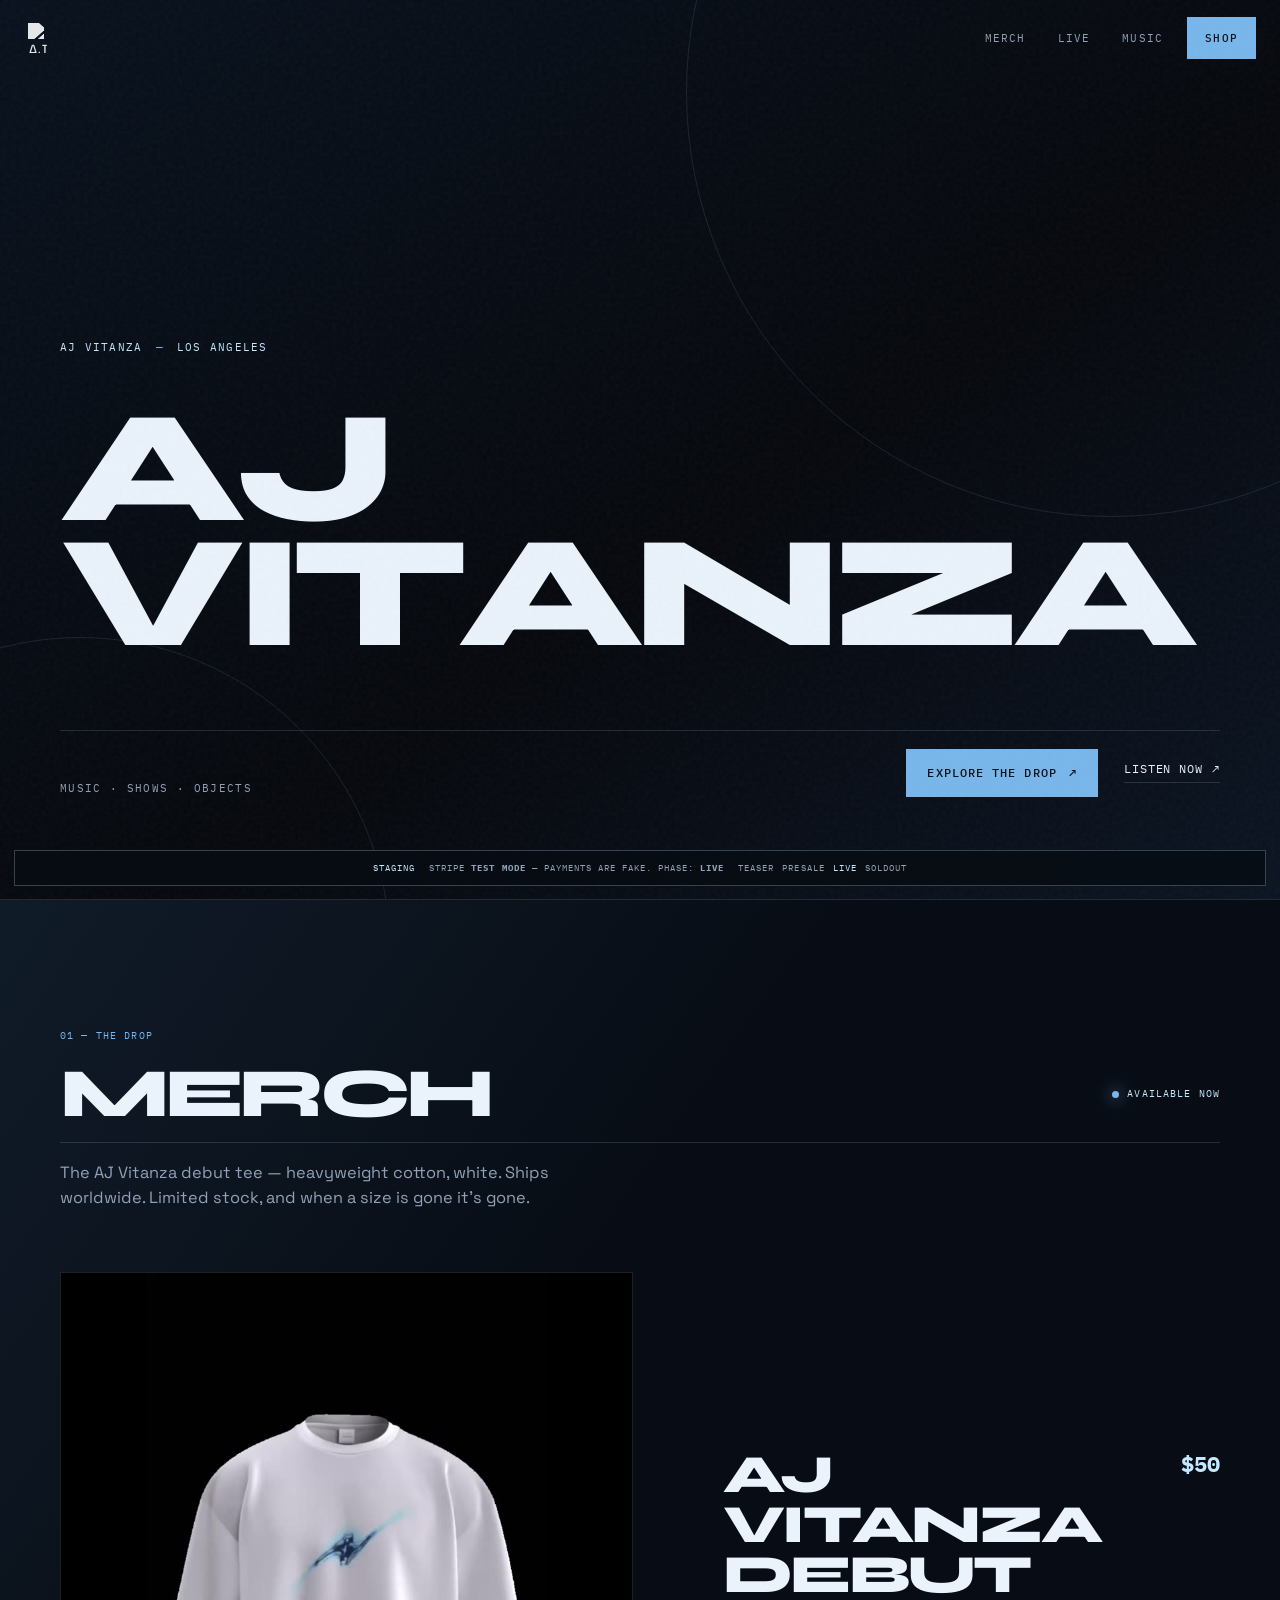
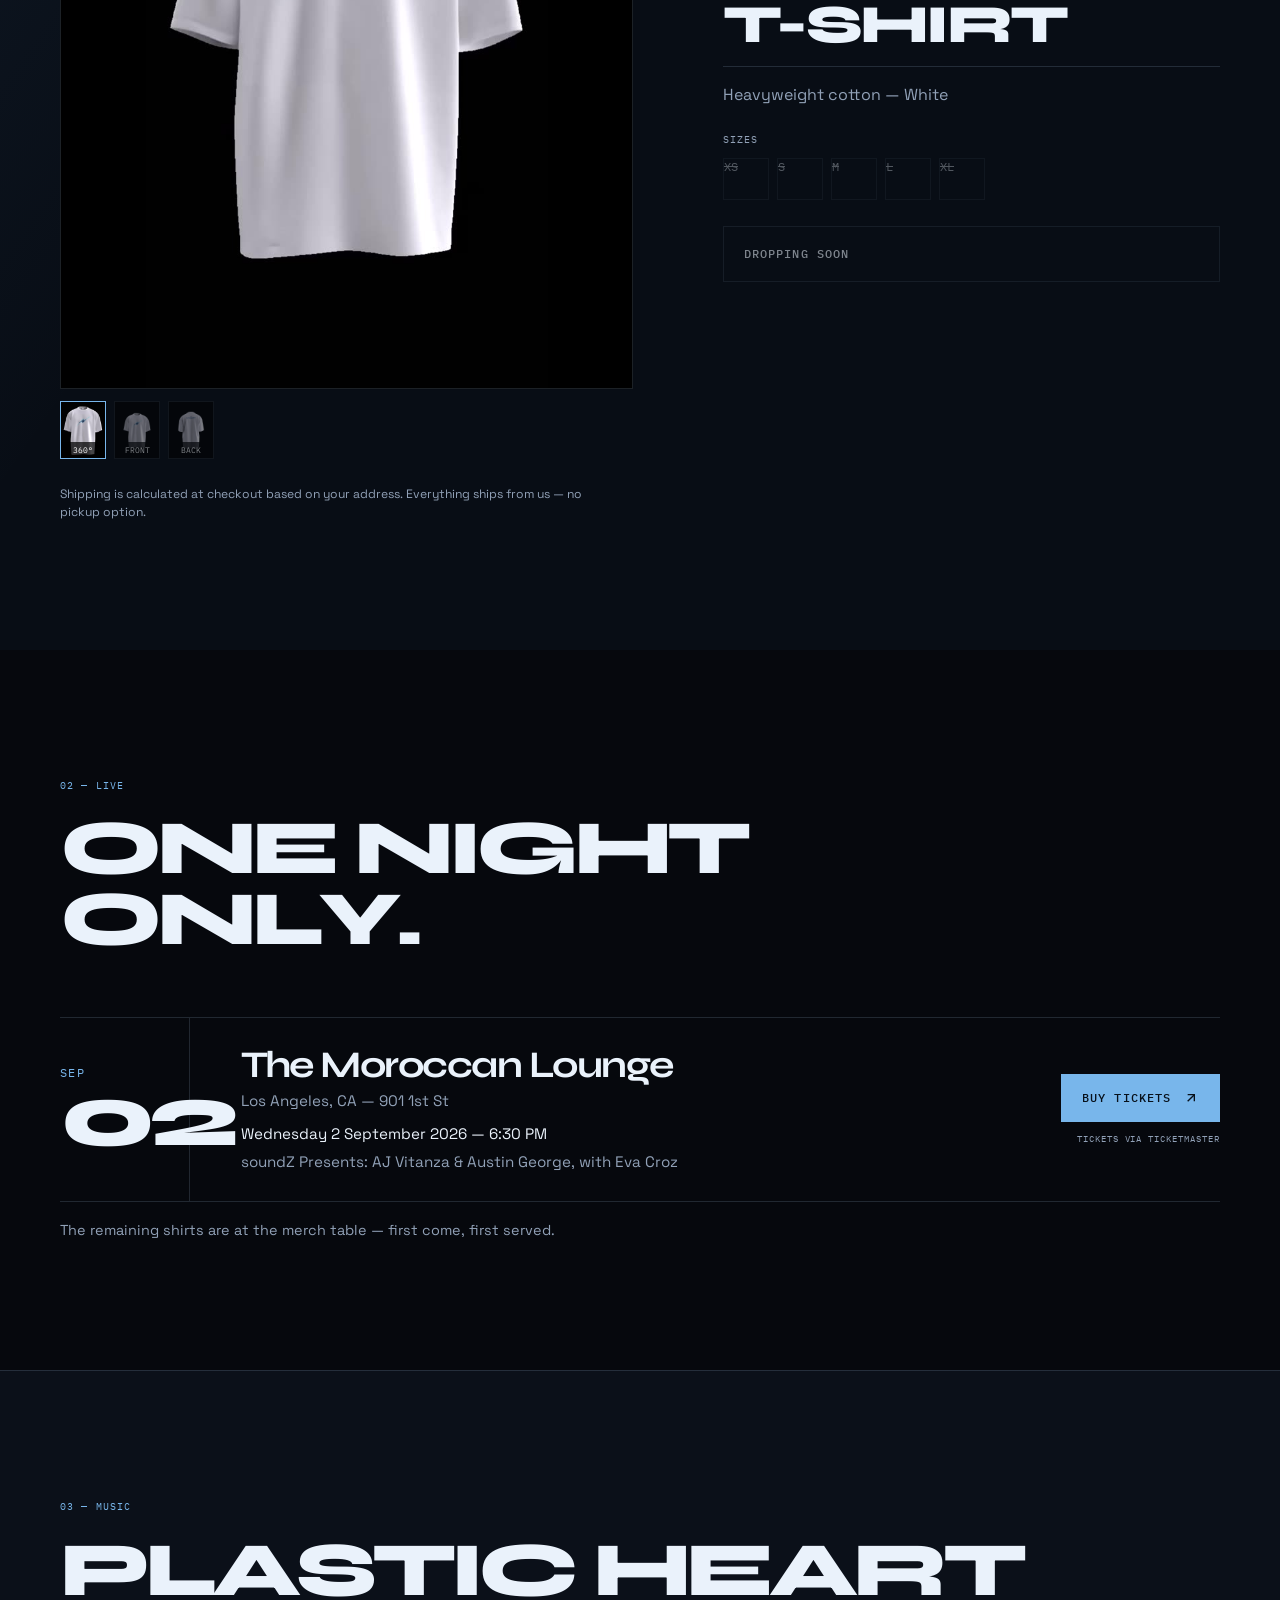
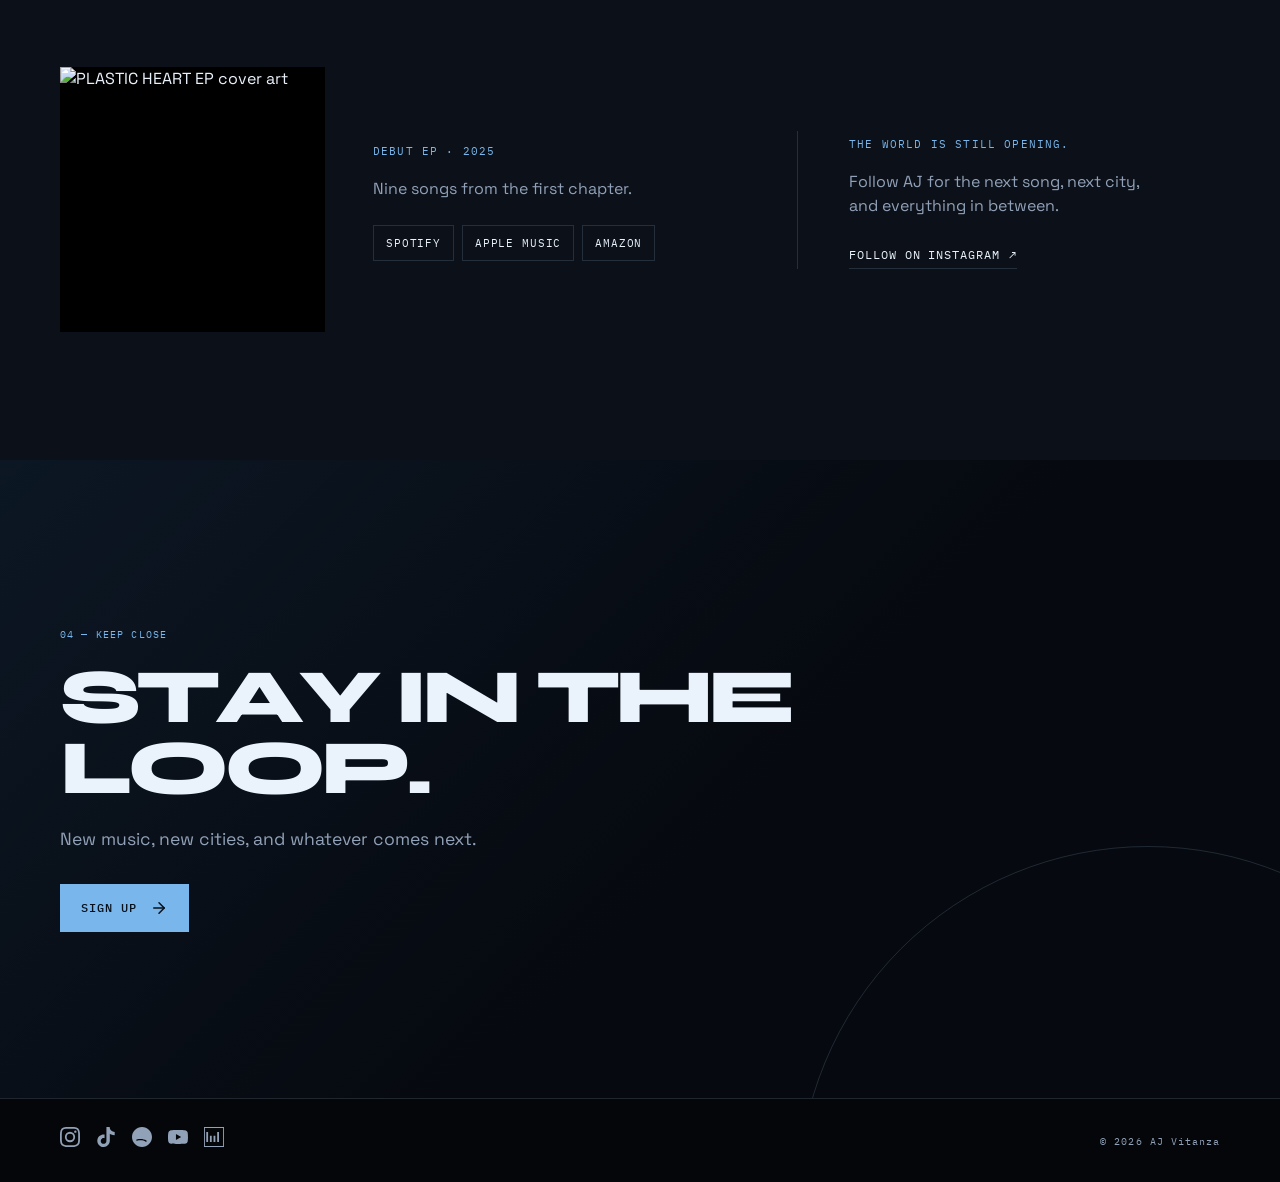
==== commit 29dc5390: "Redesign AJ Vitanza artist world" ====
--- a/index.html
+++ b/index.html
@@ -4,17 +4,17 @@
     <meta charset="UTF-8">
     <meta name="viewport" content="width=device-width, initial-scale=1.0, viewport-fit=cover">
     <meta name="google-site-verification" content="_y-S_OHViF2MWSQkZCljal-LFWjPdTxh1Q6GTJ5qIeY" />
-    <title>AJ Vitanza — Debut T-Shirt, Limited Presale</title>
-    <meta name="description" content="Official AJ Vitanza merch. The AJ Vitanza debut tee — 50-unit presale, every order includes a graphic card signed by AJ.">
+    <title>AJ Vitanza — Music, Shows &amp; Objects</title>
+    <meta name="description" content="The official world of AJ Vitanza — music, shows, and limited objects.">
 
     <meta property="og:title" content="AJ Vitanza — Debut T-Shirt">
-    <meta property="og:description" content="Limited 50-unit presale. Every order includes a graphic card signed by AJ.">
+    <meta property="og:description" content="Music, shows, and limited objects from AJ Vitanza.">
     <meta property="og:type" content="website">
     <meta property="og:url" content="https://ajvitanza.com">
     <meta property="og:image" content="https://ajvitanza.com/images/merch/tee-front.jpg">
     <meta name="twitter:card" content="summary_large_image">
     <meta name="twitter:title" content="AJ Vitanza — Debut T-Shirt">
-    <meta name="twitter:description" content="Limited 50-unit presale. Every order includes a graphic card signed by AJ.">
+    <meta name="twitter:description" content="Music, shows, and limited objects from AJ Vitanza.">
     <meta name="twitter:image" content="https://ajvitanza.com/images/merch/tee-front.jpg">
 
     <link rel="icon" type="image/svg+xml" href="favicon.svg">
@@ -34,48 +34,9 @@
     <link rel="preconnect" href="https://fonts.googleapis.com">
     <link rel="preconnect" href="https://fonts.gstatic.com" crossorigin>
     <link href="https://fonts.googleapis.com/css2?family=Syne:wght@400;500;600;700;800&family=Space+Grotesk:wght@300;400;500;600;700&family=IBM+Plex+Mono:wght@300;400;500&family=Inter+Tight:ital,wght@0,300;0,400;0,500;0,600;1,300;1,400&display=swap" rel="stylesheet">
-    <link rel="stylesheet" href="styles.css">
+    <link rel="stylesheet" href="styles.css?v=world-01">
 </head>
 <body>
-
-    <!-- Gate Screen -->
-    <div class="gate" id="gate">
-        <div class="gate-inner">
-            <div class="gate-logo">
-                <img src="images/swoosh-mark.png" alt="" width="400" height="400" decoding="async" fetchpriority="high">
-            </div>
-            <button class="gate-btn" id="gateBtn">
-                <span class="gate-btn-text">TAP TO ENTER</span>
-                <span class="gate-btn-ring"></span>
-            </button>
-        </div>
-        <!-- The site is silent by design, so there is no "enable sound" hint.
-             This says what's actually behind the gate instead. -->
-        <div class="gate-hint">Debut tee — 50-unit presale</div>
-    </div>
-
-    <!-- Terminal Boot -->
-    <div class="terminal-boot" id="terminalBoot">
-        <div class="terminal-scanlines"></div>
-        <div class="terminal-vignette"></div>
-        <div class="terminal-content" id="terminalContent"></div>
-        <div class="terminal-cursor" id="terminalCursor">█</div>
-    </div>
-
-    <!-- 3D Logo Reveal -->
-    <div class="logo-reveal" id="logoReveal">
-        <div class="logo-reveal-inner">
-            <div class="logo-3d-scene" id="logo3dScene">
-                <div class="logo-3d-object" id="logo3dObject">
-                    <img src="images/swoosh-mark.png" alt="" class="logo-3d-face logo-3d-front" width="400" height="400">
-                    <img src="images/swoosh-mark.png" alt="" class="logo-3d-face logo-3d-back" width="400" height="400">
-                </div>
-            </div>
-            <div class="logo-reveal-text" id="logoRevealText">AJ VITANZA</div>
-            <div class="logo-reveal-sub" id="logoRevealSub">MERCH PRESALE</div>
-        </div>
-        <div class="logo-reveal-particles" id="logoParticles"></div>
-    </div>
 
     <!-- Grain overlay -->
     <div class="grain" aria-hidden="true"></div>
@@ -98,7 +59,6 @@
             <a href="#merch" data-magnetic><span data-text="Merch">Merch</span></a>
             <a href="#live" data-magnetic><span data-text="Live">Live</span></a>
             <a href="#elsewhere" data-magnetic><span data-text="Music">Music</span></a>
-            <a href="#connect" data-magnetic><span data-text="Connect">Connect</span></a>
         </div>
         <a href="/merch" class="nav-shop" data-magnetic data-ripple>
             <span class="nav-shop-dot"></span>
@@ -108,42 +68,20 @@
 
     <!-- ==================== HERO ==================== -->
     <section class="hero" id="hero">
-        <div class="hero-bg">
-            <div class="hero-gradient">
-                <div class="hero-orb hero-orb--1"></div>
-                <div class="hero-orb hero-orb--2"></div>
-                <div class="hero-orb hero-orb--3"></div>
-            </div>
-        </div>
-
-        <div class="hero-content">
-            <div class="hero-eyebrow" data-reveal>
-                <span class="hero-eyebrow-line"></span>
-                <span class="hero-eyebrow-text">Merch Out Now</span>
-                <span class="hero-eyebrow-line"></span>
-            </div>
+        <div class="hero-field" aria-hidden="true"></div>
+        <div class="hero-content section-inner">
+            <p class="hero-kicker" data-reveal>AJ VITANZA <span>—</span> LOS ANGELES</p>
             <h1 class="hero-title" data-split>AJ VITANZA</h1>
-            <p class="hero-sub" data-reveal>AJ VITANZA DEBUT TEE</p>
-            <div class="hero-actions" data-reveal>
-                <!-- Targets the product itself, not the section heading.
-                     Aimed at #merch, the label/title/blurb/counter ate the
-                     viewport and the shirt opened below the fold — you jumped
-                     to the shop and couldn't see what was for sale. -->
-                <a href="#shop" class="btn btn--primary btn--lg" data-magnetic data-ripple>
-                    <span class="hero-cta-text">Shop The Tee</span>
-                </a>
-                <a href="#elsewhere" class="btn btn--ghost" data-magnetic data-ripple>
-                    <span>Listen</span>
-                </a>
-            </div>
-        </div>
-
-        <div class="hero-scroll" id="heroScroll">
-            <div class="hero-scroll-line"></div>
-        </div>
-
-        <div class="hero-swoosh">
-            <img src="images/swoosh-mark.png" alt="" width="400" height="400" decoding="async" loading="lazy">
+            <div class="hero-bottom" data-reveal>
+                <p class="hero-sub">MUSIC · SHOWS · OBJECTS</p>
+                <div class="hero-actions">
+                    <a href="#shop" class="btn btn--primary" data-magnetic data-ripple>
+                        <span class="hero-cta-text">Explore the drop</span>
+                        <span aria-hidden="true">↗</span>
+                    </a>
+                    <a href="#elsewhere" class="hero-listen" data-magnetic>Listen now <span aria-hidden="true">↗</span></a>
+                </div>
+            </div>
         </div>
     </section>
 
@@ -155,7 +93,7 @@
             <div class="merch-orb"></div>
         </div>
         <div class="section-inner">
-            <span class="label merch-label" data-reveal>01. — Wear It</span>
+            <span class="label merch-label" data-reveal>01 — THE DROP</span>
 
             <div class="merch-head">
                 <h2 class="merch-title" data-split>Merch</h2>
@@ -197,18 +135,48 @@
         </div>
     </section>
 
-    <!-- ==================== ELSEWHERE — MUSIC & VIDEOS ====================
-         Everything musical lives here now, deliberately compact. The drop is
-         the page; this is the footnote that says the artist exists. Links go
-         out to the platforms rather than embedding a heavy Spotify iframe. -->
+    <!-- ==================== LIVE ==================== -->
+    <section class="live" id="live">
+        <div class="section-inner">
+            <span class="label" data-reveal>02 — LIVE</span>
+            <h2 class="section-title" data-split>One night only.</h2>
+
+            <div class="show" data-reveal>
+                <div class="show-date" aria-hidden="true">
+                    <span class="show-month">Sep</span>
+                    <span class="show-day">02</span>
+                </div>
+                <div class="show-info">
+                    <h3 class="show-venue">The Moroccan Lounge</h3>
+                    <p class="show-where">Los Angeles, CA — 901 1st St</p>
+                    <p class="show-when">
+                        <time datetime="2026-09-02T18:30:00-07:00">Wednesday 2 September 2026 — 6:30 PM</time>
+                    </p>
+                    <p class="show-bill">soundZ Presents: AJ Vitanza &amp; Austin George, with Eva Croz</p>
+                </div>
+                <div class="show-action">
+                    <a href="https://www.ticketmaster.com/event/09006506BA77AE10"
+                       target="_blank" rel="noopener"
+                       class="btn btn--primary show-btn" data-magnetic data-ripple>
+                        <span>Buy Tickets</span>
+                        <svg width="16" height="16" viewBox="0 0 24 24" fill="none" stroke="currentColor" stroke-width="2"><path d="M7 17L17 7"/><path d="M7 7h10v10"/></svg>
+                    </a>
+                    <span class="show-note">Tickets via Ticketmaster</span>
+                </div>
+            </div>
+
+            <p class="live-footnote" data-reveal>The remaining shirts are at the merch table — first come, first served.</p>
+        </div>
+    </section>
+
+    <!-- ==================== ELSEWHERE — MUSIC ==================== -->
     <section class="elsewhere" id="elsewhere">
         <div class="section-inner">
-            <span class="label" data-reveal>02. — Elsewhere</span>
-            <h2 class="section-title" data-split>Music &amp; Videos</h2>
+            <span class="label" data-reveal>03 — MUSIC</span>
+            <h2 class="section-title" data-split>PLASTIC HEART</h2>
 
             <div class="elsewhere-grid">
 
-                <!-- EP + streaming -->
                 <div class="elsewhere-release" data-reveal="left">
                     <div class="release-cover release-cover--sm" data-tilt>
                         <img src="images/cover.jpg" alt="PLASTIC HEART EP cover art" class="release-cover-img" loading="lazy" decoding="async">
@@ -216,9 +184,8 @@
                         <div class="release-cover-glow"></div>
                     </div>
                     <div class="elsewhere-release-info">
-                        <span class="elsewhere-eyebrow">Debut EP</span>
-                        <h3 class="elsewhere-title">PLASTIC HEART</h3>
-                        <p class="elsewhere-meta">9 Tracks — 2025</p>
+                        <span class="elsewhere-eyebrow">Debut EP · 2025</span>
+                        <p class="elsewhere-meta">Nine songs from the first chapter.</p>
                         <div class="dsp-row dsp-row--wrap">
                             <a href="https://open.spotify.com/artist/4cYjXmjtYTr8km9NLjC7xe" target="_blank" rel="noopener" class="dsp dsp--sm" data-magnetic><span>Spotify</span></a>
                             <a href="https://music.apple.com/us/artist/aj-vitanza/1553623922" target="_blank" rel="noopener" class="dsp dsp--sm" data-magnetic><span>Apple Music</span></a>
@@ -227,27 +194,10 @@
                     </div>
                 </div>
 
-                <!-- Videos -->
-                <div class="elsewhere-videos" data-reveal="right">
-                    <span class="elsewhere-eyebrow">Videos</span>
-                    <div class="elsewhere-vidrow">
-                        <a href="https://www.youtube.com/watch?v=oIcYkOr_KFs" target="_blank" rel="noopener" class="mini-vid">
-                            <img src="https://img.youtube.com/vi/oIcYkOr_KFs/hqdefault.jpg" alt="Stranger I Know — official music video" loading="lazy" decoding="async">
-                            <span class="mini-vid-title">Stranger I Know</span>
-                        </a>
-                        <a href="https://www.youtube.com/watch?v=fvKDFVza9EM" target="_blank" rel="noopener" class="mini-vid">
-                            <img src="https://img.youtube.com/vi/fvKDFVza9EM/hqdefault.jpg" alt="Don&#39;t Wanna Know — music video" loading="lazy" decoding="async">
-                            <span class="mini-vid-title">Don&#39;t Wanna Know</span>
-                        </a>
-                        <a href="https://www.youtube.com/watch?v=-xajyFnR0mI" target="_blank" rel="noopener" class="mini-vid">
-                            <img src="https://img.youtube.com/vi/-xajyFnR0mI/hqdefault.jpg" alt="Stranger I Know — lyric video" loading="lazy" decoding="async">
-                            <span class="mini-vid-title">Stranger I Know</span>
-                        </a>
-                    </div>
-                    <a href="https://www.youtube.com/channel/UCZKk2Y6Uu-bgNiOxLEwxOQw" target="_blank" rel="noopener" class="elsewhere-more" data-magnetic>
-                        <span>All videos on YouTube</span>
-                        <svg width="13" height="13" viewBox="0 0 24 24" fill="none" stroke="currentColor" stroke-width="2"><path d="M7 17L17 7"/><path d="M7 7h10v10"/></svg>
-                    </a>
+                <div class="elsewhere-note" data-reveal="right">
+                    <span class="elsewhere-eyebrow">The world is still opening.</span>
+                    <p>Follow AJ for the next song, next city, and everything in between.</p>
+                    <a href="https://www.instagram.com/ajvitanza/" target="_blank" rel="noopener" class="elsewhere-more" data-magnetic>Follow on Instagram <span aria-hidden="true">↗</span></a>
                 </div>
 
             </div>
@@ -261,9 +211,9 @@
             <div class="connect-orb connect-orb--2"></div>
         </div>
         <div class="section-inner connect-inner">
-            <span class="label" data-reveal>03. — Stay In Touch</span>
-            <h2 class="connect-heading" data-split>Never Miss a Drop</h2>
-            <p class="connect-sub" data-reveal>New music, shows & exclusives — straight to you.</p>
+            <span class="label" data-reveal>04 — KEEP CLOSE</span>
+            <h2 class="connect-heading" data-split>Stay in the loop.</h2>
+            <p class="connect-sub" data-reveal>New music, new cities, and whatever comes next.</p>
             <div class="connect-cta" data-reveal>
                 <a href="https://drop.cobrand.com/d/AJVitanza/updates" target="_blank" rel="noopener" class="btn btn--primary btn--lg" data-magnetic data-ripple>
                     <span>Sign Up</span>
@@ -338,6 +288,32 @@
                 ]
             },
             {
+                "@type": "MusicEvent",
+                "name": "soundZ Presents: AJ Vitanza & Austin George w/ Eva Croz",
+                "startDate": "2026-09-02T18:30:00-07:00",
+                "eventStatus": "https://schema.org/EventScheduled",
+                "eventAttendanceMode": "https://schema.org/OfflineEventAttendanceMode",
+                "url": "https://www.ticketmaster.com/event/09006506BA77AE10",
+                "performer": { "@id": "https://ajvitanza.com/#artist" },
+                "location": {
+                    "@type": "MusicVenue",
+                    "name": "The Moroccan Lounge",
+                    "address": {
+                        "@type": "PostalAddress",
+                        "streetAddress": "901 1st St",
+                        "addressLocality": "Los Angeles",
+                        "addressRegion": "CA",
+                        "postalCode": "90012",
+                        "addressCountry": "US"
+                    }
+                },
+                "offers": {
+                    "@type": "Offer",
+                    "url": "https://www.ticketmaster.com/event/09006506BA77AE10",
+                    "availability": "https://schema.org/InStock"
+                }
+            },
+            {
                 "@type": "Product",
                 "@id": "https://ajvitanza.com/#tee",
                 "name": "AJ Vitanza Debut T-Shirt",
@@ -362,7 +338,7 @@
 
     <!-- merch.js must load BEFORE script.js so the cards exist
          when the interaction handlers get wired up. -->
-    <script src="merch.js"></script>
-    <script src="script.js"></script>
+    <script src="merch.js?v=world-01"></script>
+    <script src="script.js?v=world-01"></script>
 </body>
 </html>
--- a/styles.css
+++ b/styles.css
@@ -1,2362 +1,30 @@
-/* ============================================
-   AJ VITANZA — Creative Redesign
-   Blue-hour · Grain · Gradients · Liquid
-   ============================================ */
+:root{--ink:#06080d;--ink-2:#0b1019;--ink-3:#121a28;--paper:#eaf2fb;--muted:#91a1b7;--line:rgba(174,204,237,.16);--blue:#78b6eb;--blue-bright:#c4e8ff;--nav-h:76px;--ease:cubic-bezier(.2,.85,.25,1)}
+*,*::before,*::after{box-sizing:border-box}html{scroll-behavior:smooth;scroll-padding-top:calc(var(--nav-h) + 20px)}body{margin:0;min-width:320px;overflow-x:hidden;background:var(--ink);color:var(--paper);font:16px/1.5 "Space Grotesk",Arial,sans-serif;-webkit-font-smoothing:antialiased}body,button,a{-webkit-tap-highlight-color:transparent}a{color:inherit;text-decoration:none}img,video{display:block;max-width:100%}button{color:inherit;font:inherit}.grain{position:fixed;inset:0;z-index:100;pointer-events:none;opacity:.04;background-image:url("data:image/svg+xml,%3Csvg viewBox='0 0 256 256' xmlns='http://www.w3.org/2000/svg'%3E%3Cfilter id='n'%3E%3CfeTurbulence type='fractalNoise' baseFrequency='.82' numOctaves='4' stitchTiles='stitch'/%3E%3C/filter%3E%3Crect width='100%25' height='100%25' filter='url(%23n)'/%3E%3C/svg%3E")}.scroll-progress{position:fixed;z-index:101;top:0;left:0;height:2px;width:0;background:var(--blue)}.cursor{display:none}
 
-/* ---------- Custom Properties ---------- */
-:root {
-    --bg: #070b12;
-    --bg-deep: #040710;
-    --surface: #0c1220;
-    --surface-light: #111a2e;
-    --border: rgba(120, 160, 210, 0.08);
-    --text: #d0daea;
-    --text-dim: #7a8ea8;
-    --text-bright: #eaf0f8;
-    --accent: #5e8fc2;
-    --accent-soft: #3d6a9e;
-    --accent-glow: rgba(94, 143, 194, 0.25);
-    --accent-ice: #a0c8e8;
-    --gradient-1: #1a3a5c;
-    --gradient-2: #0f2240;
-    --gradient-3: #2a1a40;
-    --nav-h: 64px;
-    --ease-out-expo: cubic-bezier(0.16, 1, 0.3, 1);
-    --ease-out-quart: cubic-bezier(0.25, 1, 0.5, 1);
-    --ease-spring: cubic-bezier(0.34, 1.56, 0.64, 1);
-}
+/* Navigation */
+.nav{position:fixed;z-index:90;top:0;left:0;right:0;min-height:var(--nav-h);display:flex;align-items:center;gap:24px;padding:0 max(24px,env(safe-area-inset-left)) 0 max(24px,env(safe-area-inset-right));transition:background .35s var(--ease),border-color .35s var(--ease)}.nav.scrolled,.nav--solid{background:rgba(6,8,13,.88);border-bottom:1px solid var(--line);backdrop-filter:blur(16px);-webkit-backdrop-filter:blur(16px)}.nav-logo{display:grid;place-items:center;width:38px;height:38px;flex:0 0 auto}.nav-logo-img{width:30px;height:30px;object-fit:contain;filter:brightness(0) invert(1);opacity:.9}.nav-links{display:flex;gap:clamp(16px,2.5vw,34px);margin-left:auto}.nav-links a,.nav-shop,.hero-kicker,.label,.merch-eyebrow,.show-note,.elsewhere-eyebrow,.merch-size-label,.merch-meta-label,.merch-cd-cap,.merch-counter-total,.staging-bar{font-family:"IBM Plex Mono",monospace;text-transform:uppercase;letter-spacing:.11em}.nav-links a{position:relative;font-size:.68rem;color:var(--muted);transition:color .2s}.nav-links a::after{content:"";position:absolute;left:0;right:0;bottom:-7px;height:1px;background:var(--blue);transform:scaleX(0);transform-origin:left;transition:transform .25s var(--ease)}.nav-links a:hover,.nav-links a:focus-visible{color:var(--paper)}.nav-links a:hover::after,.nav-links a:focus-visible::after{transform:scaleX(1)}.nav-shop{display:inline-flex;align-items:center;gap:8px;flex:0 0 auto;min-height:42px;padding:0 17px;border:1px solid var(--blue);background:var(--blue);color:#08111b;font-size:.67rem;font-weight:500;transition:background .25s,color .25s,transform .25s var(--ease)}.nav-shop:hover{background:var(--blue-bright);transform:translateY(-1px)}.nav-shop-dot{display:none}
 
-/* ---------- Reset ---------- */
-*, *::before, *::after { box-sizing: border-box; margin: 0; padding: 0; }
-html { scroll-behavior: smooth; -webkit-text-size-adjust: 100%; }
-body {
-    font-family: 'Space Grotesk', 'Inter Tight', -apple-system, sans-serif;
-    background: var(--bg);
-    color: var(--text);
-    line-height: 1.6;
-    overflow-x: hidden;
-    -webkit-font-smoothing: antialiased;
-}
-a { color: inherit; text-decoration: none; }
-img { max-width: 100%; display: block; }
-button { border: none; background: none; cursor: pointer; font: inherit; color: inherit; }
+/* Hero */
+.hero{position:relative;min-height:max(650px,100svh);display:grid;align-items:end;overflow:clip;border-bottom:1px solid var(--line)}.hero-field{position:absolute;inset:0;background:radial-gradient(circle at 76% 26%,rgba(103,166,224,.2),transparent 0 17%),radial-gradient(circle at 32% 80%,rgba(45,72,116,.25),transparent 0 28%),linear-gradient(145deg,#08111d 0%,var(--ink) 57%,#0b1422 100%)}.hero-field::before,.hero-field::after{content:"";position:absolute;border:1px solid rgba(164,207,244,.12);border-radius:50%}.hero-field::before{width:min(68vw,850px);aspect-ratio:1;right:-20vw;top:-26vw}.hero-field::after{width:min(50vw,620px);aspect-ratio:1;left:-18vw;bottom:-28vw}.hero-content{position:relative;z-index:1;width:100%;padding-bottom:clamp(52px,8vw,110px)}.section-inner{width:min(1160px,calc(100% - 48px));margin:0 auto}.hero-kicker{margin:0 0 clamp(26px,4vw,52px);font-size:.71rem;color:var(--blue-bright)}.hero-kicker span{color:var(--blue);padding:0 .42em}.hero-title,.section-title,.connect-heading,.merch-title{margin:0;font-family:"Syne",Arial,sans-serif;font-weight:800;text-transform:uppercase;letter-spacing:-.065em;color:var(--paper)}.hero-title{max-width:1070px;font-size:clamp(4.45rem,12.5vw,10.5rem);line-height:.78}.hero-title .word{display:inline-block;white-space:nowrap}.hero-title .char{display:inline-block;opacity:0;transform:translateY(32px);transition:opacity .5s var(--ease),transform .5s var(--ease)}.hero-title .char.revealed{opacity:1;transform:none}.hero-bottom{display:flex;align-items:flex-end;justify-content:space-between;gap:24px;margin-top:clamp(38px,6vw,74px);padding-top:18px;border-top:1px solid var(--line)}.hero-sub{margin:0;color:var(--muted);font:.7rem/1.4 "IBM Plex Mono",monospace;letter-spacing:.12em}.hero-actions{display:flex;align-items:center;gap:26px}
 
-/* ---------- Grain Overlay ---------- */
-.grain {
-    position: fixed;
-    inset: 0;
-    z-index: 9999;
-    pointer-events: none;
-    opacity: 0.035;
-    background-image: url("data:image/svg+xml,%3Csvg viewBox='0 0 256 256' xmlns='http://www.w3.org/2000/svg'%3E%3Cfilter id='n'%3E%3CfeTurbulence type='fractalNoise' baseFrequency='0.85' numOctaves='4' stitchTiles='stitch'/%3E%3C/filter%3E%3Crect width='100%25' height='100%25' filter='url(%23n)'/%3E%3C/svg%3E");
-    background-size: 180px;
-}
+/* Common */
+.btn{display:inline-flex;align-items:center;justify-content:center;gap:12px;min-height:48px;padding:0 20px;border:1px solid transparent;cursor:pointer;font:500 .75rem/1 "IBM Plex Mono",monospace;letter-spacing:.09em;text-transform:uppercase;transition:transform .25s var(--ease),background .25s,border-color .25s,color .25s}.btn--primary{background:var(--blue);color:#07101a;border-color:var(--blue)}.btn--primary:hover{transform:translateY(-2px);background:var(--blue-bright);border-color:var(--blue-bright)}.btn--ghost{background:transparent;color:var(--paper);border-color:var(--line)}.btn--ghost:hover{border-color:var(--blue);color:var(--blue-bright)}.hero-listen,.elsewhere-more{display:inline-flex;gap:9px;align-items:center;border-bottom:1px solid var(--line);padding-bottom:5px;color:var(--paper);font:.72rem/1.3 "IBM Plex Mono",monospace;letter-spacing:.08em;text-transform:uppercase;transition:border-color .2s,color .2s}.hero-listen:hover,.elsewhere-more:hover{color:var(--blue-bright);border-color:var(--blue)}.label{display:block;margin-bottom:20px;color:var(--blue);font-size:.65rem}.section-title,.connect-heading{font-size:clamp(2.8rem,6vw,5.4rem);line-height:.92}.section-title .char,.connect-heading .char,.merch-title .char{display:inline-block;opacity:0;transform:translateY(20px);transition:opacity .4s var(--ease),transform .4s var(--ease)}.section-title .char.revealed,.connect-heading .char.revealed,.merch-title .char.revealed{opacity:1;transform:none}
 
-/* ---------- Scroll Progress ---------- */
-.scroll-progress {
-    position: fixed;
-    top: 0;
-    left: 0;
-    height: 2px;
-    width: 0;
-    background: linear-gradient(90deg, var(--accent-soft), var(--accent), var(--accent-ice));
-    z-index: 10001;
-    transition: none;
-}
+/* Merch */
+.merch{position:relative;padding:clamp(82px,10vw,140px) 0;overflow:hidden;background:#080d15}.merch-bg{position:absolute;inset:0;pointer-events:none;background:linear-gradient(125deg,rgba(89,153,215,.1),transparent 38%)}.merch-orb{display:none}.merch .section-inner{position:relative}.merch-head{display:flex;align-items:center;justify-content:space-between;gap:20px;padding-bottom:18px;border-bottom:1px solid var(--line)}.merch-title{font-size:clamp(2.6rem,5.4vw,5.2rem);line-height:.88}.merch-eyebrow{display:inline-flex;align-items:center;gap:8px;color:var(--blue-bright);font-size:.64rem;white-space:nowrap}.merch-eyebrow-dot{width:7px;height:7px;border-radius:50%;background:var(--blue);box-shadow:0 0 16px var(--blue)}.merch-blurb{max-width:54ch;margin:18px 0 0;color:var(--muted);font-size:1.02rem}.merch-meta{display:flex;gap:42px;padding:19px 0;margin-top:28px;border-top:1px solid var(--line);border-bottom:1px solid var(--line)}.merch-meta[hidden],.merch-counter[hidden],.merch-countdown[hidden]{display:none}.merch-meta-label{display:block;color:var(--muted);font-size:.62rem;margin-bottom:7px}.merch-counter-head{display:flex;align-items:baseline;gap:8px}.merch-counter-num,.merch-cd-num{font:700 1.6rem/.9 "Syne",sans-serif;color:var(--paper)}.merch-counter-total,.merch-cd-cap{color:var(--muted);font-size:.64rem}.merch-counter-bar{width:180px;height:2px;margin-top:11px;background:rgba(255,255,255,.13)}.merch-counter-fill{height:100%;background:var(--blue)}.merch-countdown-clock{display:flex;gap:14px}.merch-cd-unit{display:grid;gap:5px}.merch-countdown-venue{color:var(--muted);font-size:.76rem}.merch-grid{margin-top:clamp(32px,5vw,62px)}.merch-grid--feature{display:block}.merch-card--feature{display:grid;grid-template-columns:minmax(0,.9fr) minmax(340px,.78fr);gap:clamp(34px,7vw,100px);align-items:center}.merch-card-mediacol{min-width:0}.merch-card-media{position:relative;overflow:hidden;aspect-ratio:4/5;background:#000;border:1px solid var(--line)}.merch-slide{position:absolute;inset:0;width:100%;height:100%;object-fit:contain;opacity:0;pointer-events:none;transition:opacity .35s}.merch-slide.is-active{opacity:1;pointer-events:auto}.merch-card-video{background:#000}.merch-card-placeholder{display:none}.merch-card-media.is-empty .merch-card-placeholder{position:absolute;inset:0;display:grid;place-items:center;color:var(--muted);font:.72rem "IBM Plex Mono",monospace;text-transform:uppercase;letter-spacing:.12em}.merch-thumbs{display:flex;gap:8px;margin-top:12px}.merch-thumb{position:relative;width:46px;height:58px;padding:0;overflow:hidden;border:1px solid var(--line);background:#000;opacity:.48;cursor:pointer}.merch-thumb.is-active{opacity:1;border-color:var(--blue)}.merch-thumb img{width:100%;height:100%;object-fit:cover}.merch-thumb-label{position:absolute;left:0;right:0;bottom:0;padding:3px 0;background:rgba(0,0,0,.72);color:#fff;font:.47rem "IBM Plex Mono",monospace;text-transform:uppercase}.merch-card-body{padding:8px 0}.merch-card-head{display:flex;align-items:flex-start;justify-content:space-between;gap:16px;padding-bottom:16px;border-bottom:1px solid var(--line)}.merch-card-name{margin:0;max-width:14ch;font:800 clamp(2rem,4.2vw,4rem)/.93 "Syne",sans-serif;letter-spacing:-.05em;text-transform:uppercase}.merch-card-name .nowrap{white-space:nowrap}.merch-card-price{font:700 1.35rem "IBM Plex Mono",monospace;color:var(--blue-bright)}.merch-card-sub{margin:16px 0 26px;color:var(--muted);font-size:1rem}.merch-card-sizewrap{margin-bottom:26px}.merch-size-label{display:block;margin-bottom:10px;color:var(--muted);font-size:.62rem}.merch-card-sizes{display:flex;flex-wrap:wrap;gap:8px}.merch-size{min-width:46px;min-height:42px;border:1px solid var(--line);background:transparent;color:var(--paper);cursor:pointer;font:.75rem "IBM Plex Mono",monospace}.merch-size:hover,.merch-size.is-selected{border-color:var(--blue);background:var(--blue);color:#07101a}.merch-size.is-unavailable{opacity:.32;cursor:not-allowed;text-decoration:line-through}.merch-btn{min-width:100%;min-height:56px;justify-content:space-between;padding:0 20px}.merch-btn.is-disabled{opacity:.52;cursor:not-allowed}.merch-badge{position:absolute;z-index:1;top:14px;left:14px;padding:7px 10px;background:var(--blue);color:#06111b;font:.6rem "IBM Plex Mono",monospace;letter-spacing:.1em;text-transform:uppercase}.merch-badge--soldout{background:rgba(8,13,21,.88);color:var(--paper);border:1px solid var(--line)}.merch-shipping-note{max-width:70ch;margin:26px 0 0;color:var(--muted);font-size:.76rem}
 
-/* ---------- Custom Cursor ---------- */
-.cursor {
-    display: none;
-}
-@media (pointer: fine) and (min-width: 769px) {
-    .cursor {
-        display: block;
-        position: fixed;
-        top: 0;
-        left: 0;
-        z-index: 10000;
-        pointer-events: none;
-        mix-blend-mode: difference;
-    }
-    .cursor-dot {
-        position: absolute;
-        width: 8px;
-        height: 8px;
-        background: #fff;
-        border-radius: 50%;
-        transform: translate(-50%, -50%);
-        transition: width 0.3s var(--ease-spring), height 0.3s var(--ease-spring), background 0.3s;
-    }
-    .cursor-glow {
-        position: absolute;
-        width: 40px;
-        height: 40px;
-        border: 1px solid rgba(255,255,255,0.3);
-        border-radius: 50%;
-        transform: translate(-50%, -50%);
-        transition: width 0.4s var(--ease-out-expo), height 0.4s var(--ease-out-expo), border-color 0.3s, opacity 0.3s;
-    }
-    .cursor.hovering .cursor-dot {
-        width: 48px;
-        height: 48px;
-        background: rgba(255,255,255,0.06);
-    }
-    .cursor.hovering .cursor-glow {
-        width: 64px;
-        height: 64px;
-        border-color: rgba(255,255,255,0.1);
-    }
-    .cursor.clicking .cursor-dot {
-        width: 6px;
-        height: 6px;
-    }
-    .cursor.clicking .cursor-glow {
-        width: 32px;
-        height: 32px;
-    }
-    body.has-cursor * { cursor: none !important; }}
+/* Live */
+.live{padding:clamp(76px,10vw,130px) 0;background:var(--ink)}.live .section-title{max-width:9ch}.show{display:grid;grid-template-columns:130px 1fr auto;gap:clamp(22px,4vw,54px);align-items:stretch;margin-top:clamp(35px,5vw,62px);border-top:1px solid var(--line);border-bottom:1px solid var(--line)}.show-date{display:grid;align-content:center;padding:20px 0;border-right:1px solid var(--line)}.show-month{color:var(--blue);font:.75rem "IBM Plex Mono",monospace;text-transform:uppercase;letter-spacing:.12em}.show-day{font:800 clamp(4rem,7vw,6.2rem)/.82 "Syne",sans-serif;letter-spacing:-.08em}.show-info{padding:28px 0}.show-venue{margin:0 0 7px;font:700 clamp(1.5rem,3vw,2.35rem)/1 "Syne",sans-serif;letter-spacing:-.04em}.show-where,.show-when,.show-bill{margin:0;color:var(--muted);font-size:.95rem}.show-when{margin-top:10px;color:var(--paper)}.show-bill{margin-top:5px}.show-action{display:grid;align-content:center;justify-items:end;gap:10px;padding:20px 0}.show-note{font-size:.55rem;color:var(--muted)}.live-footnote{margin:18px 0 0;color:var(--muted);font-size:.9rem}
 
-/* ---------- Gate Screen ---------- */
-.gate {
-    position: fixed;
-    inset: 0;
-    z-index: 20000;
-    background: var(--bg-deep);
-    display: flex;
-    flex-direction: column;
-    align-items: center;
-    justify-content: center;
-    transition: opacity 0.6s var(--ease-out-expo), visibility 0.6s;
-}
-.gate.hidden {
-    opacity: 0;
-    visibility: hidden;
-    pointer-events: none;
-}
-.gate-inner {
-    display: flex;
-    flex-direction: column;
-    align-items: center;
-    gap: 48px;
-}
-.gate-logo {
-    width: 72px;
-    height: 72px;
-    animation: gatePulse 3s ease-in-out infinite;
-}
-.gate-logo img {
-    width: 100%;
-    height: 100%;
-    object-fit: contain;
-    filter: brightness(0) invert(1) opacity(0.7);
-}
-@keyframes gatePulse {
-    0%, 100% { transform: scale(1); opacity: 0.6; }
-    50% { transform: scale(1.06); opacity: 1; }
-}
-.gate-btn {
-    position: relative;
-    padding: 16px 40px;
-    background: none;
-    border: none;
-    cursor: pointer;
-    display: flex;
-    align-items: center;
-    justify-content: center;
-}
-.gate-btn-text {
-    font-family: 'IBM Plex Mono', monospace;
-    font-size: 0.8rem;
-    letter-spacing: 0.35em;
-    text-transform: uppercase;
-    color: var(--accent-ice);
-    position: relative;
-    z-index: 1;
-    animation: gateTextPulse 2s ease-in-out infinite;
-}
-@keyframes gateTextPulse {
-    0%, 100% { opacity: 0.6; }
-    50% { opacity: 1; }
-}
-.gate-btn-ring {
-    position: absolute;
-    inset: 0;
-    border: 1px solid rgba(160, 200, 232, 0.15);
-    border-radius: 100px;
-    transition: all 0.4s var(--ease-out-expo);
-}
-.gate-btn:hover .gate-btn-ring {
-    border-color: rgba(160, 200, 232, 0.4);
-    box-shadow: 0 0 30px rgba(94, 143, 194, 0.15), inset 0 0 20px rgba(94, 143, 194, 0.05);
-}
-.gate-btn:hover .gate-btn-text { opacity: 1; }
-.gate-hint {
-    position: absolute;
-    bottom: 48px;
-    font-family: 'IBM Plex Mono', monospace;
-    font-size: 0.6rem;
-    letter-spacing: 0.12em;
-    text-transform: uppercase;
-    color: var(--text-dim);
-    opacity: 0.3;
-}
+/* Music and contact */
+.elsewhere{padding:clamp(76px,10vw,130px) 0;background:var(--ink-2);border-top:1px solid var(--line)}.elsewhere-grid{display:grid;grid-template-columns:1.2fr .8fr;gap:clamp(32px,8vw,120px);align-items:center;margin-top:clamp(36px,5vw,62px)}.elsewhere-release{display:grid;grid-template-columns:minmax(150px,265px) 1fr;gap:clamp(22px,4vw,48px);align-items:center}.release-cover{background:#000;overflow:hidden}.release-cover-img{width:100%;aspect-ratio:1;object-fit:cover}.elsewhere-eyebrow{color:var(--blue);font-size:.66rem}.elsewhere-meta,.elsewhere-note p{margin:15px 0 24px;max-width:32ch;color:var(--muted);font-size:1rem}.dsp-row{display:flex;flex-wrap:wrap;gap:8px}.dsp{padding:10px 12px;border:1px solid var(--line);color:var(--paper);font:.66rem "IBM Plex Mono",monospace;letter-spacing:.08em;text-transform:uppercase;transition:border-color .2s,color .2s}.dsp:hover{border-color:var(--blue);color:var(--blue-bright)}.elsewhere-note{padding-left:clamp(22px,4vw,52px);border-left:1px solid var(--line)}.connect{position:relative;overflow:hidden;padding:clamp(90px,13vw,170px) 0;background:linear-gradient(135deg,#0c1724,#06090f 58%)}.connect::after{content:"";position:absolute;width:min(56vw,700px);aspect-ratio:1;right:-17vw;bottom:-35vw;border:1px solid rgba(168,210,243,.16);border-radius:50%}.connect-inner{position:relative;z-index:1}.connect-heading{max-width:9ch}.connect-sub{max-width:42ch;margin:22px 0 32px;color:var(--muted);font-size:1.1rem}.footer{padding:28px 0 calc(28px + env(safe-area-inset-bottom));background:#040609;border-top:1px solid var(--line)}.footer-inner{display:flex;align-items:center;justify-content:space-between;gap:20px}.footer-socials{display:flex;flex-wrap:wrap;gap:16px}.footer-socials a{color:var(--muted);transition:color .2s}.footer-socials a:hover{color:var(--blue-bright)}.footer-copy{margin:0;color:var(--muted);font:.65rem "IBM Plex Mono",monospace;letter-spacing:.1em}
 
-/* ---------- Terminal Boot ---------- */
-.terminal-boot {
-    position: fixed;
-    inset: 0;
-    z-index: 19999;
-    background: #020408;
-    display: none;
-    padding: clamp(24px, 6vw, 80px);
-    font-family: 'IBM Plex Mono', monospace;
-    overflow: hidden;
-}
-.terminal-boot.active {
-    display: flex;
-    flex-direction: column;
-    align-items: center;
-    justify-content: center;
-}
-.terminal-boot.fade-out {
-    animation: termFadeOut 0.4s var(--ease-out-expo) forwards;
-}
-@keyframes termFadeOut {
-    to { opacity: 0; }
-}
-.terminal-scanlines {
-    position: absolute;
-    inset: 0;
-    pointer-events: none;
-    z-index: 2;
-    background-image: repeating-linear-gradient(
-        0deg,
-        transparent,
-        transparent 1px,
-        rgba(0, 0, 0, 0.12) 1px,
-        rgba(0, 0, 0, 0.12) 2px
-    );
-    background-size: 100% 2px;
-}
-.terminal-scanlines::after {
-    content: '';
-    position: absolute;
-    inset: 0;
-    background: rgba(94, 143, 194, 0.02);
-    animation: scanlineSweep 8s linear infinite;
-}
-@keyframes scanlineSweep {
-    0% { transform: translateY(-100%); }
-    100% { transform: translateY(100vh); }
-}
-.terminal-vignette {
-    position: absolute;
-    inset: 0;
-    pointer-events: none;
-    z-index: 3;
-    background: radial-gradient(ellipse at center, transparent 50%, rgba(0, 0, 0, 0.7) 100%);
-}
-.terminal-content {
-    position: relative;
-    z-index: 1;
-    text-align: center;
-}
-.terminal-line {
-    font-size: clamp(0.65rem, 1.2vw, 0.78rem);
-    line-height: 2;
-    color: rgba(160, 200, 232, 0.7);
-    text-shadow: 0 0 6px rgba(160, 200, 232, 0.15);
-    white-space: nowrap;
-    overflow: hidden;
-    letter-spacing: 0.06em;
-}
-.terminal-header {
-    color: var(--accent-ice);
-    margin-bottom: 12px;
-    font-weight: 500;
-}
-.terminal-status {
-    color: var(--accent);
-    font-weight: 500;
-}
-.terminal-progress {
-    display: inline-block;
-    color: var(--accent);
-}
-.terminal-cursor {
-    position: absolute;
-    z-index: 1;
-    font-size: clamp(0.7rem, 1.4vw, 0.85rem);
-    color: var(--accent-ice);
-    text-shadow: 0 0 8px rgba(160, 200, 232, 0.5);
-    animation: cursorBlink 1s step-end infinite;
-    display: none;
-}
-@keyframes cursorBlink {
-    0%, 50% { opacity: 1; }
-    51%, 100% { opacity: 0; }
-}
+/* Standalone merch */
+.page-merch .nav{background:rgba(6,8,13,.88);border-bottom:1px solid var(--line)}.merch--page{min-height:100svh;padding-top:calc(var(--nav-h) + 48px)}.merch--page .merch-label{color:var(--blue)}.merch-outro{padding:86px 0;background:var(--ink);border-top:1px solid var(--line)}.merch-outro-inner{display:flex;align-items:end;justify-content:space-between;gap:30px}.merch-outro-text{max-width:18ch;margin:0;font:700 clamp(2rem,4vw,3.5rem)/.96 "Syne",sans-serif;letter-spacing:-.05em;text-transform:uppercase}.merch-outro-actions{display:flex;gap:10px;flex-wrap:wrap}
 
-/* ---------- 3D Logo Reveal ---------- */
-.logo-reveal {
-    position: fixed;
-    inset: 0;
-    z-index: 19998;
-    background: #020408;
-    display: none;
-    overflow: hidden;
-}
-.logo-reveal.active { display: flex; align-items: center; justify-content: center; }
-.logo-reveal.fade-out {
-    animation: termFadeOut 0.7s var(--ease-out-expo) forwards;
-}
-.logo-reveal-inner {
-    display: flex;
-    flex-direction: column;
-    align-items: center;
-    gap: 56px;
-    position: relative;
-    z-index: 2;
-}
-.logo-3d-scene {
-    width: clamp(180px, 30vw, 280px);
-    height: clamp(180px, 30vw, 280px);
-    perspective: 800px;
-}
-.logo-3d-object {
-    width: 100%;
-    height: 100%;
-    position: relative;
-    transform-style: preserve-3d;
-    animation: logoSpin 6s linear infinite;
-}
-@keyframes logoSpin {
-    0% { transform: rotateY(0deg) rotateX(5deg); }
-    100% { transform: rotateY(360deg) rotateX(5deg); }
-}
-.logo-3d-face {
-    position: absolute;
-    inset: 0;
-    backface-visibility: hidden;
-}
-.logo-3d-front {
-    transform: translateZ(1px);
-    filter: brightness(0) invert(1);
-    object-fit: contain;
-}
-.logo-3d-back {
-    transform: rotateY(180deg) translateZ(1px);
-    filter: brightness(0) invert(1);
-    object-fit: contain;
-}
-.logo-reveal-text {
-    font-family: 'Syne', sans-serif;
-    font-size: clamp(1.8rem, 5vw, 3.2rem);
-    font-weight: 800;
-    letter-spacing: 0.2em;
-    text-transform: uppercase;
-    color: var(--text-bright);
-    opacity: 0;
-    transform: translateY(20px);
-    transition: opacity 0.6s var(--ease-out-expo), transform 0.6s var(--ease-out-expo);
-}
-.logo-reveal-text.visible {
-    opacity: 1;
-    transform: translateY(0);
-}
-.logo-reveal-sub {
-    font-family: 'IBM Plex Mono', monospace;
-    font-size: clamp(0.65rem, 1.2vw, 0.8rem);
-    letter-spacing: 0.4em;
-    text-transform: uppercase;
-    color: var(--accent);
-    opacity: 0;
-    transform: translateY(12px);
-    transition: opacity 0.5s var(--ease-out-expo) 0.15s, transform 0.5s var(--ease-out-expo) 0.15s;
-}
-.logo-reveal-sub.visible {
-    opacity: 0.7;
-    transform: translateY(0);
-}
-.logo-reveal-enter {
-    font-family: 'IBM Plex Mono', monospace;
-    font-size: 0.65rem;
-    letter-spacing: 0.3em;
-    text-transform: uppercase;
-    color: var(--accent-ice);
-    opacity: 0;
-    margin-top: 24px;
-    cursor: pointer;
-    transition: opacity 0.8s var(--ease-out-expo);
-    animation: gateTextPulse 2s ease-in-out infinite;
-}
-.logo-reveal-enter.visible {
-    opacity: 0.5;
-}
-.logo-reveal.clickable {
-    cursor: pointer;
-}
-.logo-reveal-particles {
-    position: absolute;
-    inset: 0;
-    pointer-events: none;
-    z-index: 1;
-}
-.logo-particle {
-    position: absolute;
-    width: 2px;
-    height: 2px;
-    background: var(--accent-ice);
-    border-radius: 50%;
-    opacity: 0;
-    animation: particleFloat 3s ease-out forwards;
-}
-@keyframes particleFloat {
-    0% { opacity: 0; transform: translate(0, 0) scale(0); }
-    10% { opacity: 0.6; transform: scale(1); }
-    100% { opacity: 0; transform: translate(var(--px), var(--py)) scale(0); }
-}
-
-/* Logo reveal phases */
-.logo-reveal.phase-glitch .logo-3d-object {
-    animation: logoSpinGlitch 2s linear infinite;
-    filter: blur(4px) brightness(0.4);
-}
-@keyframes logoSpinGlitch {
-    0% { transform: rotateY(0deg) rotateX(15deg) rotateZ(-3deg); }
-    25% { transform: rotateY(90deg) rotateX(10deg) rotateZ(2deg); }
-    50% { transform: rotateY(180deg) rotateX(15deg) rotateZ(-1deg); }
-    75% { transform: rotateY(270deg) rotateX(12deg) rotateZ(3deg); }
-    100% { transform: rotateY(360deg) rotateX(15deg) rotateZ(-3deg); }
-}
-.logo-reveal.phase-glitch .logo-3d-front,
-.logo-reveal.phase-glitch .logo-3d-back {
-    animation: glitchSlice 0.15s steps(2) infinite;
-}
-@keyframes glitchSlice {
-    0% { clip-path: inset(0 0 60% 0); transform: translateZ(1px) translateX(-3px); }
-    50% { clip-path: inset(40% 0 0 0); transform: translateZ(1px) translateX(3px); }
-    100% { clip-path: inset(0); transform: translateZ(1px); }
-}
-
-.logo-reveal.phase-resolving .logo-3d-object {
-    animation: logoSpinResolve 4s cubic-bezier(0.16, 1, 0.3, 1) infinite;
-    filter: blur(0px) brightness(0.85);
-    transition: filter 0.8s var(--ease-out-expo);
-}
-@keyframes logoSpinResolve {
-    0% { transform: rotateY(0deg) rotateX(5deg); }
-    100% { transform: rotateY(360deg) rotateX(5deg); }
-}
-
-.logo-reveal.phase-clear .logo-3d-object {
-    animation: logoSpinSlow 8s linear infinite;
-    filter: brightness(1) drop-shadow(0 0 30px rgba(94, 143, 194, 0.3));
-    transition: filter 0.6s var(--ease-out-expo);
-}
-@keyframes logoSpinSlow {
-    0% { transform: rotateY(0deg) rotateX(2deg); }
-    100% { transform: rotateY(360deg) rotateX(2deg); }
-}
-.logo-reveal.phase-clear .logo-3d-front,
-.logo-reveal.phase-clear .logo-3d-back {
-    filter: brightness(0) invert(1) drop-shadow(0 0 20px rgba(160, 200, 232, 0.5));
-}
-
-/* ---------- Navigation ---------- */
-.nav {
-    position: fixed;
-    top: 0;
-    left: 0;
-    right: 0;
-    height: var(--nav-h);
-    display: flex;
-    align-items: center;
-    justify-content: space-between;
-    padding: 0 clamp(20px, 4vw, 48px);
-    z-index: 1000;
-    transition: background 0.4s, backdrop-filter 0.4s, box-shadow 0.4s;
-}
-.nav.scrolled {
-    background: rgba(7, 11, 18, 0.8);
-    backdrop-filter: blur(20px) saturate(1.4);
-    -webkit-backdrop-filter: blur(20px) saturate(1.4);
-    box-shadow: 0 1px 0 var(--border);
-}
-.nav-logo {
-    display: flex;
-    align-items: center;
-    transition: transform 0.3s var(--ease-out-expo);
-}
-.nav-logo-img {
-    width: 36px;
-    height: 36px;
-    object-fit: contain;
-    filter: brightness(0) invert(1) opacity(0.85);
-    transition: opacity 0.3s;
-}
-.nav-logo:hover .nav-logo-img { opacity: 1; }
-.nav-links {
-    display: flex;
-    gap: clamp(16px, 3vw, 36px);
-}
-.nav-links a {
-    font-family: 'IBM Plex Mono', monospace;
-    font-size: 0.75rem;
-    letter-spacing: 0.08em;
-    text-transform: uppercase;
-    color: var(--text-dim);
-    transition: color 0.3s, transform 0.3s var(--ease-out-expo);
-    position: relative;
-}
-.nav-links a span {
-    position: relative;
-    display: inline-block;
-}
-.nav-links a span::after {
-    content: '';
-    position: absolute;
-    bottom: -4px;
-    left: 0;
-    width: 0;
-    height: 1px;
-    background: var(--accent);
-    transition: width 0.4s var(--ease-out-expo);
-}
-.nav-links a:hover { color: var(--text-bright); }
-.nav-links a:hover span::after { width: 100%; }
-
-/* ---------- Nav shop CTA ---------- */
-.nav-shop {
-    display: inline-flex;
-    align-items: center;
-    gap: 8px;
-    flex-shrink: 0;
-    padding: 9px 20px;
-    border-radius: 100px;
-    background: linear-gradient(135deg, var(--accent-soft), var(--accent));
-    color: #fff;
-    font-family: 'IBM Plex Mono', monospace;
-    font-size: 0.72rem;
-    letter-spacing: 0.1em;
-    text-transform: uppercase;
-    box-shadow: 0 4px 20px var(--accent-glow), inset 0 1px 0 rgba(255,255,255,0.12);
-    transition: transform 0.4s var(--ease-out-expo), box-shadow 0.4s var(--ease-out-expo);
-    position: relative;
-    overflow: hidden;
-    isolation: isolate;
-}
-.nav-shop:hover {
-    transform: translateY(-2px);
-    box-shadow: 0 8px 30px rgba(94, 143, 194, 0.42), inset 0 1px 0 rgba(255,255,255,0.18);
-}
-.nav-shop-dot {
-    width: 6px;
-    height: 6px;
-    border-radius: 50%;
-    background: #fff;
-    flex-shrink: 0;
-    animation: navShopPulse 2.4s var(--ease-out-quart) infinite;
-}
-@keyframes navShopPulse {
-    0%, 100% { opacity: 1; transform: scale(1); }
-    50%      { opacity: 0.45; transform: scale(0.8); }
-}
-.nav-shop .ripple {
-    position: absolute;
-    border-radius: 50%;
-    background: rgba(255,255,255,0.3);
-    transform: scale(0);
-    animation: rippleAnim 0.6s ease-out forwards;
-    pointer-events: none;
-}
-/* the nav-links row takes the slack so the CTA stays hard right */
-.nav-links { margin-left: auto; margin-right: clamp(14px, 2.4vw, 32px); }
-
-/* ---------- HERO ---------- */
-.hero {
-    position: relative;
-    min-height: 100vh;
-    min-height: 100dvh;
-    display: flex;
-    flex-direction: column;
-    align-items: center;
-    /* Centred, not bottom-anchored. flex-end + 12vh padding left 417px of
-       dead space above the title and 108px below it, so the whole hero read
-       as sitting too low — which looks like the title is off-centre.
-
-       padding-top clears the fixed nav so "centre" means the middle of the
-       visible area, not the middle of the element behind the nav bar. The
-       scroll cue is absolutely positioned and stays pinned to the bottom. */
-    justify-content: center;
-    padding-top: var(--nav-h);
-    overflow: hidden;
-}
-.hero-bg {
-    position: absolute;
-    inset: 0;
-    z-index: 0;
-}
-.hero-gradient {
-    position: absolute;
-    inset: 0;
-    overflow: hidden;
-}
-.hero-orb {
-    position: absolute;
-    border-radius: 50%;
-    filter: blur(100px);
-    will-change: transform;
-}
-.hero-orb--1 {
-    width: 600px;
-    height: 600px;
-    background: radial-gradient(circle, rgba(30, 80, 140, 0.4) 0%, transparent 70%);
-    top: -10%;
-    left: -10%;
-    animation: orbFloat1 20s ease-in-out infinite;
-}
-.hero-orb--2 {
-    width: 500px;
-    height: 500px;
-    background: radial-gradient(circle, rgba(60, 40, 120, 0.35) 0%, transparent 70%);
-    bottom: -15%;
-    right: -10%;
-    animation: orbFloat2 25s ease-in-out infinite;
-}
-.hero-orb--3 {
-    width: 400px;
-    height: 400px;
-    background: radial-gradient(circle, rgba(40, 100, 160, 0.3) 0%, transparent 70%);
-    top: 40%;
-    left: 50%;
-    animation: orbFloat3 18s ease-in-out infinite;
-}
-@keyframes orbFloat1 {
-    0%, 100% { transform: translate(0, 0) scale(1); }
-    33% { transform: translate(80px, 60px) scale(1.1); }
-    66% { transform: translate(-40px, 80px) scale(0.95); }
-}
-@keyframes orbFloat2 {
-    0%, 100% { transform: translate(0, 0) scale(1); }
-    33% { transform: translate(-60px, -40px) scale(1.08); }
-    66% { transform: translate(50px, -60px) scale(0.9); }
-}
-@keyframes orbFloat3 {
-    0%, 100% { transform: translate(-50%, 0) scale(1); }
-    50% { transform: translate(-50%, -40px) scale(1.15); }
-}
-.hero-content {
-    position: relative;
-    z-index: 2;
-    text-align: center;
-    padding: 0 24px;
-    max-width: 100%;
-    min-width: 0;
-}
-.hero-eyebrow {
-    display: flex;
-    align-items: center;
-    justify-content: center;
-    gap: 16px;
-    font-family: 'IBM Plex Mono', monospace;
-    font-size: 0.7rem;
-    letter-spacing: 0.15em;
-    text-transform: uppercase;
-    color: var(--text-dim);
-    margin-bottom: 24px;
-}
-.hero-eyebrow-line {
-    display: block;
-    width: 40px;
-    height: 1px;
-    background: var(--text-dim);
-    opacity: 0.4;
-}
-.hero-title {
-    font-family: 'Syne', sans-serif;
-    font-size: min(9vw, 9rem, calc((100vw - 52px) / 9.9));
-    font-weight: 800;
-    letter-spacing: -0.02em;
-    line-height: 0.9;
-    text-transform: uppercase;
-    color: var(--text-bright);
-    margin-bottom: 24px;
-    white-space: nowrap;
-}
-/* Word groups produced by initSplitText — a split heading may only break
-   at a space, never between two characters of the same word. */
-[data-split] .word {
-    display: inline-block;
-    white-space: nowrap;
-}
-.hero-title .char {
-    display: inline-block;
-    opacity: 0;
-    transform: translateY(40px);
-    transition: opacity 0.5s var(--ease-out-expo), transform 0.5s var(--ease-out-expo);
-    background: linear-gradient(
-        160deg,
-        var(--text-bright) 20%,
-        var(--accent-ice) 50%,
-        var(--accent) 80%
-    );
-    -webkit-background-clip: text;
-    -webkit-text-fill-color: transparent;
-    background-clip: text;
-}
-.hero-title .char.revealed {
-    opacity: 1;
-    transform: translateY(0);
-}
-.hero-sub {
-    font-family: 'IBM Plex Mono', monospace;
-    font-size: clamp(0.85rem, 2vw, 1.1rem);
-    letter-spacing: 0.3em;
-    text-transform: uppercase;
-    color: var(--accent);
-    margin-bottom: 40px;
-    opacity: 0.8;
-}
-.hero-actions {
-    display: flex;
-    gap: 16px;
-    justify-content: center;
-    flex-wrap: wrap;
-}
-.hero-scroll {
-    position: absolute;
-    bottom: 32px;
-    left: 50%;
-    transform: translateX(-50%);
-    z-index: 2;
-    display: flex;
-    flex-direction: column;
-    align-items: center;
-}
-.hero-scroll-line {
-    width: 1px;
-    height: 48px;
-    background: linear-gradient(to bottom, var(--accent), transparent);
-    animation: scrollPulse 2s ease-in-out infinite;
-}
-@keyframes scrollPulse {
-    0%, 100% { opacity: 0.4; transform: scaleY(1); }
-    50% { opacity: 1; transform: scaleY(1.3); transform-origin: top; }
-}
-.hero-swoosh {
-    position: absolute;
-    bottom: 10%;
-    right: 5%;
-    width: 200px;
-    height: 200px;
-    opacity: 0.03;
-    z-index: 1;
-    filter: brightness(0) invert(1);
-    animation: swooshFloat 12s ease-in-out infinite;
-}
-.hero-swoosh img { width: 100%; height: 100%; object-fit: contain; }
-@keyframes swooshFloat {
-    0%, 100% { transform: translateY(0) rotate(0); }
-    50% { transform: translateY(-20px) rotate(3deg); }
-}
-
-/* ---------- Buttons ---------- */
-.btn {
-    display: inline-flex;
-    align-items: center;
-    gap: 8px;
-    padding: 14px 32px;
-    border-radius: 100px;
-    font-family: 'Space Grotesk', sans-serif;
-    font-size: 0.85rem;
-    font-weight: 500;
-    letter-spacing: 0.04em;
-    transition: all 0.4s var(--ease-out-expo);
-    position: relative;
-    overflow: hidden;
-    isolation: isolate;
-}
-.btn--primary {
-    background: linear-gradient(135deg, var(--accent-soft), var(--accent));
-    color: #fff;
-    box-shadow: 0 4px 24px var(--accent-glow), inset 0 1px 0 rgba(255,255,255,0.1);
-}
-.btn--primary:hover {
-    box-shadow: 0 8px 40px rgba(94, 143, 194, 0.4), inset 0 1px 0 rgba(255,255,255,0.15);
-    transform: translateY(-2px);
-}
-.btn--ghost {
-    background: transparent;
-    color: var(--text);
-    border: 1px solid rgba(120, 160, 210, 0.2);
-}
-.btn--ghost:hover {
-    border-color: var(--accent);
-    color: var(--text-bright);
-    background: rgba(94, 143, 194, 0.06);
-}
-.btn--lg {
-    padding: 18px 44px;
-    font-size: 0.95rem;
-}
-.btn .ripple {
-    position: absolute;
-    border-radius: 50%;
-    background: rgba(255,255,255,0.25);
-    transform: scale(0);
-    animation: rippleAnim 0.6s ease-out forwards;
-    pointer-events: none;
-}
-@keyframes rippleAnim {
-    to { transform: scale(4); opacity: 0; }
-}
-
-/* ---------- Labels ---------- */
-.label {
-    display: block;
-    font-family: 'IBM Plex Mono', monospace;
-    font-size: 0.7rem;
-    letter-spacing: 0.15em;
-    text-transform: uppercase;
-    color: var(--text-dim);
-    margin-bottom: 16px;
-}
-.merch .merch-label { margin-bottom: 12px; }
-
-/* ---------- Section Layout ---------- */
-.section-inner {
-    max-width: 1100px;
-    margin: 0 auto;
-    padding: 0 clamp(20px, 5vw, 48px);
-}
-.section-title {
-    font-size: clamp(2.2rem, 6vw, 4.5rem);
-    font-weight: 700;
-    letter-spacing: -0.03em;
-    line-height: 1;
-    color: var(--text-bright);
-    margin-bottom: 48px;
-}
-.section-title .char {
-    display: inline-block;
-    opacity: 0;
-    transform: translateY(40px);
-    transition: opacity 0.5s var(--ease-out-expo), transform 0.5s var(--ease-out-expo);
-}
-.section-title .char.revealed {
-    opacity: 1;
-    transform: translateY(0);
-}
-
-/* ---------- RELEASE ---------- */
-.release {
-    padding: 120px 0 100px;
-    position: relative;
-    background: linear-gradient(180deg, var(--bg) 0%, var(--bg-deep) 50%, var(--surface) 100%);
-}
-.release-cover {
-    position: relative;
-    border-radius: 12px;
-    overflow: hidden;
-    box-shadow: 0 24px 80px rgba(0,0,0,0.5), 0 0 0 1px var(--border);
-    transition: transform 0.6s var(--ease-out-expo);
-    transform-style: preserve-3d;
-    perspective: 1000px;
-}
-.release-cover-img {
-    width: 100%;
-    aspect-ratio: 1;
-    object-fit: cover;
-    transition: transform 0.6s var(--ease-out-expo);
-}
-.release-cover:hover .release-cover-img {
-    transform: scale(1.03);
-}
-.release-cover-shine {
-    position: absolute;
-    inset: 0;
-    background: linear-gradient(135deg, rgba(255,255,255,0.12) 0%, transparent 50%, rgba(255,255,255,0.04) 100%);
-    opacity: 0;
-    transition: opacity 0.5s;
-    pointer-events: none;
-}
-.release-cover:hover .release-cover-shine { opacity: 1; }
-.release-cover-glow {
-    position: absolute;
-    inset: -40px;
-    background: radial-gradient(circle at 50% 50%, var(--accent-glow) 0%, transparent 70%);
-    opacity: 0;
-    transition: opacity 0.6s;
-    z-index: -1;
-    filter: blur(40px);
-    pointer-events: none;
-}
-.release-cover:hover .release-cover-glow { opacity: 1; }
-
-.release-info {
-    padding-top: 20px;
-}
-.release-title .char {
-    display: inline-block;
-    opacity: 0;
-    transform: translateY(30px);
-    transition: opacity 0.5s var(--ease-out-expo), transform 0.5s var(--ease-out-expo);
-}
-.release-title .char.revealed {
-    opacity: 1;
-    transform: translateY(0);
-}
-
-/* DSP Row */
-.dsp-row {
-    display: flex;
-    flex-wrap: wrap;
-    gap: 10px;
-    margin-bottom: 40px;
-}
-.dsp {
-    display: inline-flex;
-    align-items: center;
-    gap: 8px;
-    padding: 10px 18px;
-    border-radius: 100px;
-    border: 1px solid var(--border);
-    background: rgba(255,255,255,0.02);
-    font-size: 0.8rem;
-    font-weight: 500;
-    color: var(--text-dim);
-    transition: all 0.3s var(--ease-out-expo);
-}
-.dsp:hover {
-    border-color: var(--accent);
-    color: var(--text-bright);
-    background: rgba(94, 143, 194, 0.08);
-    transform: translateY(-2px);
-    box-shadow: 0 4px 20px var(--accent-glow);
-}
-.dsp svg { flex-shrink: 0; }
-
-/* ============================================
-   ELSEWHERE — music & videos, deliberately secondary
-   ============================================
-   The drop is the page. This block exists so the site still reads as an
-   artist's, without competing with the shirt for attention: smaller type,
-   dimmer, and it links out rather than embedding anything heavy. */
-
-.elsewhere {
-    padding: clamp(70px, 9vw, 120px) 0;
-    border-top: 1px solid var(--border);
-}
-.elsewhere-grid {
-    display: grid;
-    grid-template-columns: minmax(0, 0.9fr) minmax(0, 1.1fr);
-    gap: clamp(32px, 5vw, 72px);
-    align-items: start;
-    margin-top: 44px;
-}
-
-/* --- EP + streaming --- */
-.elsewhere-release {
-    display: grid;
-    grid-template-columns: 132px minmax(0, 1fr);
-    gap: 22px;
-    align-items: center;
-}
-.release-cover--sm {
-    box-shadow: 0 14px 44px rgba(0,0,0,0.45), 0 0 0 1px var(--border);
-    border-radius: 10px;
-}
-.elsewhere-release-info { min-width: 0; }
-
-.elsewhere-eyebrow {
-    display: block;
-    font-family: 'IBM Plex Mono', monospace;
-    font-size: 0.62rem;
-    letter-spacing: 0.16em;
-    text-transform: uppercase;
-    color: var(--text-dim);
-    opacity: 0.8;
-    margin-bottom: 8px;
-}
-.elsewhere-title {
-    font-family: 'Syne', sans-serif;
-    font-size: clamp(1.15rem, 2.2vw, 1.5rem);
-    font-weight: 700;
-    letter-spacing: -0.01em;
-    line-height: 1.1;
-    color: var(--text-bright);
-    margin-bottom: 4px;
-}
-.elsewhere-meta {
-    font-size: 0.78rem;
-    color: var(--text-dim);
-    margin-bottom: 16px;
-}
-
-.dsp-row--wrap { flex-wrap: wrap; gap: 8px; }
-.dsp--sm {
-    padding: 7px 13px;
-    font-size: 0.72rem;
-    gap: 6px;
-}
-
-/* --- Videos --- */
-.elsewhere-videos { min-width: 0; }
-.elsewhere-vidrow {
-    display: grid;
-    grid-template-columns: repeat(3, minmax(0, 1fr));
-    gap: 12px;
-    margin-bottom: 18px;
-}
-.mini-vid {
-    display: block;
-    min-width: 0;
-    border-radius: 9px;
-    overflow: hidden;
-    border: 1px solid var(--border);
-    background: rgba(255,255,255,0.02);
-    transition: border-color 0.35s var(--ease-out-expo),
-                transform 0.35s var(--ease-out-expo);
-}
-.mini-vid img {
-    width: 100%;
-    aspect-ratio: 16 / 9;
-    object-fit: cover;
-    display: block;
-    opacity: 0.72;
-    transition: opacity 0.35s var(--ease-out-expo);
-}
-.mini-vid-title {
-    display: block;
-    padding: 9px 11px 11px;
-    font-size: 0.72rem;
-    line-height: 1.3;
-    color: var(--text-dim);
-    transition: color 0.35s var(--ease-out-expo);
-}
-.mini-vid:hover {
-    border-color: var(--accent);
-    transform: translateY(-3px);
-}
-.mini-vid:hover img { opacity: 1; }
-.mini-vid:hover .mini-vid-title { color: var(--text-bright); }
-
-.elsewhere-more {
-    display: inline-flex;
-    align-items: center;
-    gap: 7px;
-    font-family: 'IBM Plex Mono', monospace;
-    font-size: 0.7rem;
-    letter-spacing: 0.06em;
-    color: var(--text-dim);
-    transition: color 0.3s var(--ease-out-expo);
-}
-.elsewhere-more:hover { color: var(--accent-ice); }
-
-/* --- Phone --- */
-@media (max-width: 860px) {
-    .elsewhere-grid { grid-template-columns: 1fr; gap: 44px; }
-}
-@media (max-width: 560px) {
-    /* Bigger tap targets, and the rail is short enough that it never wraps. */
-    .merch-thumb { width: 46px; }
-    .merch-thumbs { gap: 7px; margin: -10px 0 20px; }
-
-    .elsewhere-release {
-        grid-template-columns: 96px minmax(0, 1fr);
-        gap: 16px;
-    }
-    /* Three 16:9 thumbnails side by side get unreadably small on a phone,
-       so the row becomes a swipeable strip rather than shrinking further. */
-    .elsewhere-vidrow {
-        display: flex;
-        gap: 10px;
-        overflow-x: auto;
-        scroll-snap-type: x mandatory;
-        -webkit-overflow-scrolling: touch;
-        /* Bleed to the screen edge so the strip reads as swipeable.
-           Mirrors .section-inner's padding: 0 clamp(20px, 5vw, 48px). */
-        margin: 0 calc(clamp(20px, 5vw, 48px) * -1) 18px;
-        padding: 0 clamp(20px, 5vw, 48px);
-        scrollbar-width: none;
-    }
-    .elsewhere-vidrow::-webkit-scrollbar { display: none; }
-    .mini-vid {
-        flex: 0 0 62%;
-        scroll-snap-align: start;
-    }}
-
-/* Tracklist */
-.tracklist {
-    display: flex;
-    flex-direction: column;
-}
-.track {
-    display: flex;
-    align-items: center;
-    gap: 16px;
-    padding: 14px 0;
-    border-bottom: 1px solid var(--border);
-    transition: all 0.3s var(--ease-out-expo);
-    position: relative;
-}
-.track:first-child { border-top: 1px solid var(--border); }
-.track::before {
-    content: '';
-    position: absolute;
-    inset: 0 -16px;
-    background: linear-gradient(90deg, rgba(94, 143, 194, 0.06), transparent);
-    border-radius: 8px;
-    opacity: 0;
-    transition: opacity 0.3s;
-    z-index: -1;
-}
-.track:hover::before { opacity: 1; }
-.track:hover { transform: translateX(4px); }
-.track:hover .track-name { color: var(--text-bright); }
-.track:hover .track-arrow {
-    color: var(--accent);
-    transform: translate(2px, -2px);
-}
-
-/* Secondary Release */
-.release--secondary {
-    padding: 60px 0 100px;
-    background: linear-gradient(180deg, var(--surface) 0%, var(--bg-deep) 100%);
-}
-
-/* ---------- MUSIC ---------- */
-.music {
-    padding: 100px 0;
-    position: relative;
-    background: var(--surface);
-}
-.music::before {
-    content: '';
-    position: absolute;
-    top: 0;
-    left: 0;
-    right: 0;
-    height: 120px;
-    background: linear-gradient(to bottom, var(--bg-deep), transparent);
-    pointer-events: none;
-}
-.stream-link {
-    display: flex;
-    align-items: center;
-    justify-content: center;
-    width: 48px;
-    height: 48px;
-    border-radius: 50%;
-    border: 1px solid var(--border);
-    color: var(--text-dim);
-    transition: all 0.3s var(--ease-out-expo);
-}
-.stream-link:hover {
-    color: var(--accent-ice);
-    border-color: var(--accent);
-    background: rgba(94, 143, 194, 0.08);
-    transform: translateY(-4px);
-    box-shadow: 0 8px 24px var(--accent-glow);
-}
-
-/* ---------- VIDEOS ---------- */
-.videos {
-    padding: 100px 0 80px;
-    background: var(--bg-deep);
-    overflow: hidden;
-}
-
-/* ---------- CONNECT ---------- */
-.connect {
-    padding: 120px 0;
-    position: relative;
-    overflow: hidden;
-    text-align: center;
-    background: var(--surface);
-}
-.connect-bg {
-    position: absolute;
-    inset: 0;
-    overflow: hidden;
-    pointer-events: none;
-}
-.connect-orb {
-    position: absolute;
-    border-radius: 50%;
-    filter: blur(80px);
-}
-.connect-orb--1 {
-    width: 500px;
-    height: 500px;
-    background: radial-gradient(circle, rgba(40, 80, 140, 0.25) 0%, transparent 70%);
-    top: -20%;
-    right: -10%;
-    animation: orbFloat1 15s ease-in-out infinite;
-}
-.connect-orb--2 {
-    width: 400px;
-    height: 400px;
-    background: radial-gradient(circle, rgba(60, 30, 100, 0.2) 0%, transparent 70%);
-    bottom: -20%;
-    left: -10%;
-    animation: orbFloat2 18s ease-in-out infinite;
-}
-.connect-inner {
-    position: relative;
-    z-index: 1;
-}
-.connect-heading {
-    font-size: clamp(2rem, 5vw, 3.5rem);
-    font-weight: 700;
-    letter-spacing: -0.02em;
-    color: var(--text-bright);
-    margin-bottom: 16px;
-    line-height: 1.1;
-}
-.connect-heading .char {
-    display: inline-block;
-    opacity: 0;
-    transform: translateY(30px);
-    transition: opacity 0.5s var(--ease-out-expo), transform 0.5s var(--ease-out-expo);
-}
-.connect-heading .char.revealed {
-    opacity: 1;
-    transform: translateY(0);
-}
-.connect-sub {
-    font-size: 1rem;
-    color: var(--text-dim);
-    margin-bottom: 40px;
-    max-width: 400px;
-    margin-left: auto;
-    margin-right: auto;
-}
-.connect-cta {
-    display: flex;
-    justify-content: center;
-}
-
-/* ---------- FOOTER ---------- */
-.footer {
-    padding: 48px 0;
-    border-top: 1px solid var(--border);
-    background: var(--bg-deep);
-}
-.footer-inner {
-    display: flex;
-    flex-direction: column;
-    align-items: center;
-    gap: 24px;
-}
-.footer-socials {
-    display: flex;
-    gap: 16px;
-}
-.footer-socials a {
-    display: flex;
-    align-items: center;
-    justify-content: center;
-    width: 40px;
-    height: 40px;
-    border-radius: 50%;
-    color: var(--text-dim);
-    border: 1px solid var(--border);
-    transition: all 0.3s var(--ease-out-expo);
-}
-.footer-socials a:hover {
-    color: var(--accent-ice);
-    border-color: var(--accent);
-    transform: translateY(-3px);
-    box-shadow: 0 4px 16px var(--accent-glow);
-}
-.footer-copy {
-    font-family: 'IBM Plex Mono', monospace;
-    font-size: 0.65rem;
-    letter-spacing: 0.1em;
-    text-transform: uppercase;
-    color: var(--text-dim);
-    opacity: 0.5;
-}
-
-/* ---------- Reveal Animations ---------- */
-[data-reveal] {
-    opacity: 0;
-    transform: translateY(30px);
-    transition: opacity 0.7s var(--ease-out-expo), transform 0.7s var(--ease-out-expo);
-}
-[data-reveal="left"] {
-    transform: translateX(-40px);
-}
-[data-reveal="scale"] {
-    transform: scale(0.95);
-}
-[data-reveal].revealed {
-    opacity: 1;
-    transform: translateY(0) translateX(0) scale(1);
-}
-
-/* ---------- Responsive ---------- */
-@media (max-width: 768px) {
-    .nav-links { gap: 12px; }
-    .nav-links a { font-size: 0.65rem; }
-
-    .hero-swoosh { display: none; }
-    .hero-orb { filter: blur(60px); }
-    .hero-orb--1 { width: 300px; height: 300px; }
-    .hero-orb--2 { width: 250px; height: 250px; }
-    .hero-orb--3 { width: 200px; height: 200px; }
-
-    .release { padding: 80px 0; }
-    .release--secondary { padding: 40px 0 80px; }
-    .release-grid {
-        grid-template-columns: 1fr;
-        gap: 40px;
-    }
-    .release-artwork {
-        position: relative;
-        top: 0;
-        max-width: 320px;
-        margin: 0 auto;
-    }
-    .release-grid--compact .release-artwork {
-        max-width: 260px;
-    }
-
-    .music { padding: 80px 0; }
-    .videos { padding: 80px 0 60px; }
-    .connect { padding: 80px 0; }
-
-    .vid-card { flex: 0 0 min(320px, 85vw); }
-
-    .dsp-row { gap: 8px; }
-    .dsp { padding: 8px 14px; font-size: 0.75rem; }
-
-    .hero-orb { animation-duration: 30s; }
-    .connect-orb { animation-duration: 25s; }
-}
-
-@media (max-width: 480px) {
-    /* On phones the Shop CTA is the priority — shed link text for it. */
-    /* Allow three. The nav is only three items now, and hiding past the
-       second silently removed Connect on every phone. */
-    .nav-links a:nth-child(n+4) { display: none; }
-    .nav-shop { padding: 8px 16px; font-size: 0.68rem; }
-
-    .hero-title { letter-spacing: -0.03em; }
-
-    .hero-actions { flex-direction: column; align-items: center; }
-    .btn { width: 100%; max-width: 240px; justify-content: center; }
-    .stream-link { width: 40px; height: 40px; }}
-
-/* ============================================
-   MERCH — editorial
-   ============================================ */
-.merch {
-    /* Deliberately tighter on top than the other sections: this one is an
-       anchor target, and every pixel here pushes the product below the fold. */
-    padding: clamp(44px, 5vw, 68px) 0 clamp(70px, 8vw, 96px);
-    position: relative;
-    overflow: hidden;
-    background: linear-gradient(180deg, var(--bg-deep) 0%, var(--bg) 50%, var(--bg-deep) 100%);
-}
-.merch-bg { position: absolute; inset: 0; pointer-events: none; overflow: hidden; }
-.merch-orb {
-    position: absolute;
-    top: -25%;
-    right: -12%;
-    width: 68vw;
-    height: 68vw;
-    max-width: 900px;
-    max-height: 900px;
-    border-radius: 50%;
-    background: radial-gradient(circle, rgba(94,143,194,0.12) 0%, transparent 68%);
-    filter: blur(50px);
-}
-.merch .section-inner { position: relative; z-index: 1; }
-
-/* ---------- Head ----------
-   Kept deliberately short. Everything here is preamble; the product is
-   the point, and it should be reachable without a scroll. */
-.merch-head {
-    display: flex;
-    flex-wrap: wrap;
-    align-items: baseline;
-    gap: 12px 20px;
-    margin-bottom: 10px;
-}
-.merch-title {
-    font-size: clamp(1.5rem, 2.6vw, 2.1rem);
-    line-height: 1;
-    white-space: nowrap;
-}
-.merch-eyebrow {
-    display: inline-flex;
-    align-items: center;
-    gap: 9px;
-    padding: 5px 13px 5px 10px;
-    border: 1px solid rgba(120, 160, 210, 0.22);
-    border-radius: 100px;
-    background: rgba(94, 143, 194, 0.05);
-    font-family: 'IBM Plex Mono', monospace;
-    font-size: 0.64rem;
-    letter-spacing: 0.13em;
-    text-transform: uppercase;
-    color: var(--accent-ice);
-    margin-bottom: 0;
-    white-space: nowrap;
-}
-.merch-eyebrow-dot {
-    flex-shrink: 0;
-    width: 6px; height: 6px;
-    border-radius: 50%;
-    background: var(--accent);
-    animation: merchPulse 2.4s var(--ease-out-quart) infinite;
-}
-@keyframes merchPulse {
-    0%   { box-shadow: 0 0 0 0 rgba(94,143,194,0.5); }
-    70%  { box-shadow: 0 0 0 9px rgba(94,143,194,0); }
-    100% { box-shadow: 0 0 0 0 rgba(94,143,194,0); }
-}
-.merch-blurb {
-    font-size: 0.92rem;
-    line-height: 1.6;
-    color: var(--text-dim);
-    max-width: 60ch;
-    margin-bottom: clamp(14px, 1.8vw, 20px);
-    text-wrap: pretty;
-}
-
-/* ---------- Meta row: countdown + counter ---------- */
-.merch-meta {
-    display: flex;
-    flex-wrap: wrap;
-    align-items: flex-end;
-    gap: 22px clamp(28px, 4vw, 52px);
-    padding: 8px 0 10px;
-    border-top: 1px solid var(--border);
-    border-bottom: 1px solid var(--border);
-    margin-bottom: clamp(28px, 3.5vw, 40px);
-}
-.merch-meta[hidden] { display: none; }
-.merch-meta-label {
-    display: block;
-    font-family: 'IBM Plex Mono', monospace;
-    font-size: 0.6rem;
-    letter-spacing: 0.16em;
-    text-transform: uppercase;
-    color: var(--text-dim);
-    margin-bottom: 8px;
-    transition: color 0.4s var(--ease-out-expo);
-}
-
-/* countdown */
-.merch-countdown[hidden] { display: none; }
-.merch-countdown-clock { display: flex; gap: clamp(11px, 1.8vw, 18px); }
-.merch-cd-unit { display: flex; flex-direction: column; gap: 6px; }
-.merch-cd-num {
-    font-family: 'Syne', sans-serif;
-    font-size: clamp(1.4rem, 2.4vw, 1.75rem);
-    font-weight: 700;
-    line-height: 0.9;
-    letter-spacing: -0.03em;
-    color: var(--text-bright);
-    font-variant-numeric: tabular-nums;
-    transition: color 0.5s var(--ease-out-expo);
-}
-.merch-cd-cap {
-    font-family: 'IBM Plex Mono', monospace;
-    font-size: 0.58rem;
-    letter-spacing: 0.16em;
-    text-transform: uppercase;
-    color: var(--text-dim);
-}
-.merch-countdown-venue {
-    display: block;
-    margin-top: 8px;
-    font-family: 'IBM Plex Mono', monospace;
-    font-size: 0.65rem;
-    letter-spacing: 0.06em;
-    color: var(--text-dim);
-}
-.merch-countdown-venue:empty { display: none; }
-.merch-countdown.is-urgent .merch-cd-num { color: #f0b45c; }
-.merch-countdown.is-urgent .merch-countdown-label { color: #e8a94f; }
-.merch-countdown.is-past .merch-cd-num { color: var(--text-dim); opacity: 0.5; }
-
-/* stock counter */
-.merch-counter { min-width: min(230px, 58vw); flex: 0 1 auto; }
-.merch-counter[hidden] { display: none; }
-.merch-counter-head {
-    display: flex;
-    align-items: baseline;
-    gap: 8px;
-    margin-bottom: 9px;
-}
-.merch-counter-num {
-    font-family: 'Syne', sans-serif;
-    font-size: clamp(1.4rem, 2.4vw, 1.75rem);
-    font-weight: 700;
-    line-height: 0.9;
-    letter-spacing: -0.03em;
-    color: var(--text-bright);
-    font-variant-numeric: tabular-nums;
-    transition: color 0.5s var(--ease-out-expo);
-}
-.merch-counter-total {
-    font-family: 'IBM Plex Mono', monospace;
-    font-size: 0.72rem;
-    letter-spacing: 0.1em;
-    text-transform: uppercase;
-    color: var(--text-dim);
-}
-.merch-counter-bar {
-    height: 3px;
-    border-radius: 100px;
-    background: rgba(120, 160, 210, 0.12);
-    overflow: hidden;
-}
-.merch-counter-fill {
-    height: 100%;
-    width: 0;
-    border-radius: 100px;
-    background: linear-gradient(90deg, var(--accent-soft), var(--accent), var(--accent-ice));
-    transition: width 1.4s var(--ease-out-expo), background 0.6s var(--ease-out-expo);
-}
-.merch-counter.is-urgent .merch-counter-num { color: #f0b45c; }
-.merch-counter.is-urgent .merch-meta-label { color: #e8a94f; }
-.merch-counter.is-urgent .merch-counter-fill {
-    background: linear-gradient(90deg, #b8752c, #e8a94f, #f5cd8c);
-}
-
-/* ---------- Grid ---------- */
-.merch-grid {
-    display: grid;
-    grid-template-columns: repeat(auto-fit, minmax(300px, 1fr));
-    gap: clamp(26px, 3.4vw, 44px);
-}
-
-/* ---------- Card ---------- */
-.merch-card {
-    display: flex;
-    flex-direction: column;
-    position: relative;
-    transition: transform 0.5s var(--ease-out-expo);
-}
-.merch-card:hover { transform: translateY(-6px); }
-.merch-card.is-soldout { opacity: 0.5; }
-.merch-card.is-soldout:hover { transform: none; }
-
-.merch-card-media {
-    position: relative;
-    aspect-ratio: 4 / 5;
-    border-radius: 14px;
-    background: linear-gradient(155deg, var(--surface-light), var(--bg-deep));
-    border: 1px solid var(--border);
-    overflow: hidden;
-    margin-bottom: 22px;
-    transform-style: preserve-3d;
-    transition: border-color 0.5s var(--ease-out-expo), box-shadow 0.5s var(--ease-out-expo);
-}
-.merch-card:hover .merch-card-media {
-    border-color: rgba(120, 160, 210, 0.26);
-    box-shadow: 0 24px 60px rgba(0, 0, 0, 0.45);
-}
-.merch-card-img {
-    position: absolute;
-    inset: 0;
-    width: 100%;
-    height: 100%;
-    /* contain, not cover: the renders are on pure black and so is the well,
-       so letterboxing is invisible — whereas cover clips the sleeves and hem
-       whenever the well's ratio differs from the image's 4:5. */
-    object-fit: contain;
-    transition: opacity 0.6s var(--ease-out-expo), transform 0.9s var(--ease-out-expo);
-}
-.merch-card:hover .merch-card-img { transform: scale(1.05); }
-/* Gallery slides stack in the same box; only .is-active is visible.
-   The renders are on pure black, so the well is black too — a lighter
-   surface would show as a rectangle around the shirt. */
-.merch-card-media { background: #000; }
-.merch-slide { opacity: 0; pointer-events: none; }
-.merch-slide.is-active { opacity: 1; pointer-events: auto; }
-.merch-card-video { object-fit: contain; background: #000; }
-.merch-card.is-soldout .merch-card-img { filter: grayscale(1); }
-
-/* ============================================
-   LIVE — the show the presale ends at
-   ============================================ */
-.live {
-    padding: clamp(52px, 6vw, 80px) 0;
-    position: relative;
-    background: var(--bg-deep);
-}
-.show {
-    display: grid;
-    grid-template-columns: auto 1fr auto;
-    align-items: center;
-    gap: clamp(20px, 3.5vw, 44px);
-    margin-top: clamp(24px, 3vw, 36px);
-    padding: clamp(20px, 2.6vw, 30px) clamp(20px, 2.8vw, 34px);
-    border: 1px solid var(--border);
-    border-radius: 16px;
-    background: linear-gradient(135deg, rgba(94, 143, 194, 0.05), transparent 60%);
-}
-/* Date block reads as a torn ticket stub. aria-hidden because the full
-   date is spelled out in the <time> element beside it. */
-.show-date {
-    display: flex;
-    flex-direction: column;
-    align-items: center;
-    justify-content: center;
-    min-width: 78px;
-    padding: 12px 14px;
-    border-radius: 12px;
-    border: 1px solid rgba(120, 160, 210, 0.22);
-    background: rgba(94, 143, 194, 0.06);
-}
-.show-month {
-    font-family: 'IBM Plex Mono', monospace;
-    font-size: 0.66rem;
-    letter-spacing: 0.18em;
-    text-transform: uppercase;
-    color: var(--accent);
-}
-.show-day {
-    font-family: 'Syne', sans-serif;
-    font-size: 1.9rem;
-    font-weight: 700;
-    line-height: 1.05;
-    color: var(--text-bright);
-}
-.show-info { min-width: 0; }
-.show-venue {
-    font-family: 'Syne', sans-serif;
-    font-size: clamp(1.15rem, 2vw, 1.5rem);
-    font-weight: 700;
-    letter-spacing: -0.02em;
-    color: var(--text-bright);
-    margin-bottom: 4px;
-}
-.show-where, .show-when, .show-bill {
-    font-size: 0.86rem;
-    line-height: 1.55;
-    color: var(--text-dim);
-}
-.show-when { color: var(--text); }
-.show-bill {
-    margin-top: 6px;
-    font-size: 0.78rem;
-    color: var(--text-dim);
-}
-.show-action {
-    display: flex;
-    flex-direction: column;
-    align-items: flex-end;
-    gap: 8px;
-}
-.show-btn { white-space: nowrap; }
-.show-note {
-    font-family: 'IBM Plex Mono', monospace;
-    font-size: 0.62rem;
-    letter-spacing: 0.1em;
-    text-transform: uppercase;
-    color: var(--text-dim);
-}
-.live-footnote {
-    margin-top: 18px;
-    max-width: 62ch;
-    font-size: 0.84rem;
-    line-height: 1.7;
-    color: var(--text-dim);
-}
-
-@media (max-width: 760px) {
-    /* Stack, and let the CTA go full width — it's the point of the section. */
-    .show {
-        grid-template-columns: auto 1fr;
-        row-gap: 18px;
-    }
-    .show-action {
-        grid-column: 1 / -1;
-        align-items: stretch;
-        gap: 10px;
-    }
-    .show-btn { width: 100%; justify-content: center; }
-    .show-note { text-align: center; }
-}
-
-/* The media well + thumbnail rail form a single column. In the feature
-   layout this wrapper is the grid item, not the well itself. */
-.merch-card-mediacol {
-    display: flex;
-    flex-direction: column;
-    min-width: 0;
-}
-
-/* ---------- Gallery thumbnails ---------- */
-.merch-thumbs {
-    display: flex;
-    gap: 8px;
-    margin: -12px 0 22px;
-}
-.merch-thumb {
-    position: relative;
-    flex: 0 0 auto;
-    width: 48px;
-    aspect-ratio: 4 / 5;
-    padding: 0;
-    border: 1px solid var(--border);
-    border-radius: 9px;
-    background: #000;
-    overflow: hidden;
-    cursor: pointer;
-    opacity: 0.5;
-    transition: opacity 0.3s var(--ease-out-expo),
-                border-color 0.3s var(--ease-out-expo);
-}
-.merch-thumb img {
-    width: 100%;
-    height: 100%;
-    object-fit: cover;
-    display: block;
-}
-.merch-thumb:hover { opacity: 0.85; }
-.merch-thumb.is-active {
-    opacity: 1;
-    border-color: rgba(120, 160, 210, 0.5);
-}
-.merch-thumb:focus-visible {
-    outline: 2px solid rgba(120, 160, 210, 0.8);
-    outline-offset: 2px;
-}
-.merch-thumb-label {
-    position: absolute;
-    left: 0;
-    right: 0;
-    bottom: 0;
-    padding: 3px 0 2px;
-    font-family: 'IBM Plex Mono', monospace;
-    font-size: 0.5rem;
-    letter-spacing: 0.08em;
-    text-transform: uppercase;
-    text-align: center;
-    color: var(--text);
-    /* The shirt is white and sits low in frame, so the caption needs its own
-       ground rather than relying on the image behind it. */
-    background: linear-gradient(to top, rgba(0, 0, 0, 0.85), rgba(0, 0, 0, 0));
-}
-
-.merch-card-placeholder {
-    position: absolute;
-    inset: 0;
-    display: none;
-    align-items: center;
-    justify-content: center;
-    font-family: 'IBM Plex Mono', monospace;
-    font-size: 0.68rem;
-    letter-spacing: 0.16em;
-    text-transform: uppercase;
-    color: var(--text-dim);
-    opacity: 0.55;
-}
-.merch-card-media.is-empty .merch-card-placeholder { display: flex; }
-.merch-card-media.is-empty::after {
-    content: '';
-    position: absolute;
-    inset: 16px;
-    border: 1px dashed rgba(120, 160, 210, 0.16);
-    border-radius: 10px;
-    pointer-events: none;
-}
-
-/* ---------- Badges ---------- */
-.merch-badge {
-    position: absolute;
-    top: 16px;
-    left: 16px;
-    z-index: 2;
-    padding: 7px 14px;
-    border-radius: 100px;
-    font-family: 'IBM Plex Mono', monospace;
-    font-size: 0.61rem;
-    letter-spacing: 0.13em;
-    text-transform: uppercase;
-    color: #fff;
-    background: linear-gradient(135deg, var(--accent-soft), var(--accent));
-    box-shadow: 0 4px 18px var(--accent-glow);
-}
-.merch-badge--soldout {
-    background: rgba(8, 12, 20, 0.9);
-    color: var(--text-dim);
-    border: 1px solid rgba(120, 160, 210, 0.22);
-    box-shadow: none;
-    -webkit-backdrop-filter: blur(8px);
-    backdrop-filter: blur(8px);
-}
-.merch-badge--low {
-    top: auto;
-    bottom: 16px;
-    background: linear-gradient(135deg, #b8752c, #e8a94f);
-    color: #150d02;
-    box-shadow: 0 4px 18px rgba(232, 169, 79, 0.28);
-}
-
-/* ---------- Card body ---------- */
-.merch-card-body { display: flex; flex-direction: column; flex: 1; }
-.merch-card-head {
-    display: flex;
-    align-items: baseline;
-    justify-content: space-between;
-    gap: 16px;
-    margin-bottom: 8px;
-}
-.merch-card-name {
-    font-family: 'Syne', sans-serif;
-    font-size: clamp(1.2rem, 2vw, 1.5rem);
-    font-weight: 700;
-    letter-spacing: -0.025em;
-    line-height: 1.15;
-    color: var(--text-bright);
-    /* Even lines instead of a long one and an orphan. Ignored by browsers
-       that don't support it, which just get the old greedy wrap. */
-    text-wrap: balance;
-}
-/* Words are wrapped in these by merch.js so a line can only break at a
-   space — never inside "T-Shirt". */
-.merch-card-name .nowrap { white-space: nowrap; }
-.merch-card-price {
-    flex-shrink: 0;
-    font-family: 'Syne', sans-serif;
-    font-size: clamp(1.15rem, 1.9vw, 1.4rem);
-    font-weight: 600;
-    letter-spacing: -0.02em;
-    color: var(--accent-ice);
-}
-.merch-card-sub {
-    font-size: 0.9rem;
-    line-height: 1.55;
-    color: var(--text-dim);
-    margin-bottom: 20px;
-}
-.merch-card-sizes {
-    display: flex;
-    flex-wrap: wrap;
-    gap: 7px;
-    margin-bottom: 26px;
-}
-.merch-size {
-    padding: 6px 12px;
-    border: 1px solid rgba(120, 160, 210, 0.16);
-    border-radius: 7px;
-    font-family: 'IBM Plex Mono', monospace;
-    font-size: 0.68rem;
-    letter-spacing: 0.06em;
-    color: var(--text-dim);
-    transition: border-color 0.35s var(--ease-out-expo), color 0.35s var(--ease-out-expo);
-}
-.merch-card:hover .merch-size {
-    border-color: rgba(120, 160, 210, 0.28);
-    color: var(--text);
-}
-
-/* ---- Selectable sizes ----
-   Each size is its own capped Stripe link, so these chips are real controls
-   rather than labels. A sold-out size is rendered as a <span> by merch.js,
-   so it never matches this rule and can never be focused or clicked. */
-.merch-size--pick {
-    cursor: pointer;
-    background: transparent;
-    -webkit-appearance: none;
-    appearance: none;
-    min-width: 44px;
-    min-height: 34px;
-    display: inline-flex;
-    align-items: center;
-    justify-content: center;
-}
-
-.merch-size--pick:hover {
-    border-color: rgba(120, 160, 210, 0.5);
-    color: var(--text-bright);
-}
-.merch-size--pick:focus-visible {
-    outline: 2px solid rgba(120, 160, 210, 0.85);
-    outline-offset: 2px;
-}
-.merch-size.is-selected,
-.merch-card:hover .merch-size.is-selected {
-    border-color: var(--text);
-    background: var(--text);
-    color: var(--bg, #0a0d12);
-    font-weight: 500;
-}
-
-/* A size whose Stripe link is capped out or missing. Struck through so it
-   reads as "gone" rather than "we forgot to build this". */
-.merch-size.is-unavailable,
-.merch-card:hover .merch-size.is-unavailable {
-    opacity: 0.32;
-    text-decoration: line-through;
-    text-decoration-thickness: 1px;
-    border-color: rgba(120, 160, 210, 0.1);
-    color: var(--text-dim);
-    cursor: not-allowed;
-}
-
-.merch-btn {
-    margin-top: auto;
-    width: 100%;
-    justify-content: center;
-    padding: 16px 28px;
-    font-size: 0.9rem;
-}
-.merch-btn.is-disabled { cursor: not-allowed; opacity: 0.45; }
-.merch-btn.is-disabled:hover {
-    transform: none;
-    border-color: rgba(120, 160, 210, 0.2);
-    background: transparent;
-    color: var(--text);
-}
-
-/* ---------- Feature layout (single product) ---------- */
-.merch-grid--feature { grid-template-columns: 1fr; }
-
-.merch-card--feature {
-    display: grid;
-    grid-template-columns: 0.8fr 1fr;
-    gap: clamp(30px, 4.5vw, 64px);
-    align-items: center;
-}
-.merch-card--feature:hover { transform: none; }
-.merch-card--feature .merch-card-mediacol { align-self: center; }
-.merch-card--feature .merch-card-media {
-    aspect-ratio: 1 / 1;
-    margin-bottom: 0;
-    /* On a wide screen the square well grows with the column and pushes the
-       buy button off the bottom of the viewport. Cap it against screen
-       height so the whole card stays reachable without scrolling. The
-       letterboxing this creates is invisible — slides are contain-fit on
-       the same black as the well. */
-    max-height: min(58vh, 540px);
-}
-.merch-card--feature:hover .merch-card-media {
-    border-color: rgba(120, 160, 210, 0.26);
-    box-shadow: 0 28px 70px rgba(0, 0, 0, 0.5);
-}
-.merch-card--feature .merch-card-body { justify-content: center; }
-.merch-card--feature .merch-card-head {
-    flex-direction: column;
-    align-items: flex-start;
-    gap: 10px;
-    margin-bottom: 12px;
-}
-.merch-card--feature .merch-card-name {
-    font-size: clamp(1.6rem, 2.9vw, 2.15rem);
-    line-height: 1.05;
-}
-.merch-card--feature .merch-card-price {
-    font-size: clamp(1.3rem, 2.2vw, 1.7rem);
-}
-.merch-card--feature .merch-card-sub {
-    font-size: 1rem;
-    margin-bottom: 18px;
-}
-.merch-card--feature .merch-btn {
-    width: auto;
-    align-self: flex-start;
-    min-width: 220px;
-    padding: 15px 34px;
-    font-size: 0.95rem;
-}
-
-/* ---------- Sizes ---------- */
-.merch-card-sizewrap { margin-bottom: 18px; }
-.merch-size-label {
-    display: block;
-    font-family: 'IBM Plex Mono', monospace;
-    font-size: 0.62rem;
-    letter-spacing: 0.16em;
-    text-transform: uppercase;
-    color: var(--text-dim);
-    margin-bottom: 11px;
-}
-
-/* ---------- Presale bonus callout ---------- */
-.merch-bonus {
-    position: relative;
-    padding: 14px 18px 15px 20px;
-    margin-bottom: 20px;
-    border-radius: 12px;
-    background: rgba(94, 143, 194, 0.055);
-    border: 1px solid rgba(120, 160, 210, 0.16);
-    overflow: hidden;
-}
-.merch-bonus::before {
-    content: '';
-    position: absolute;
-    left: 0;
-    top: 0;
-    bottom: 0;
-    width: 2px;
-    background: linear-gradient(180deg, var(--accent-ice), var(--accent-soft));
-}
-.merch-bonus-title {
-    display: block;
-    font-family: 'Syne', sans-serif;
-    font-size: 0.98rem;
-    font-weight: 600;
-    letter-spacing: -0.01em;
-    color: var(--accent-ice);
-    margin-bottom: 7px;
-}
-.merch-bonus-text {
-    font-size: 0.87rem;
-    line-height: 1.6;
-    color: var(--text-dim);
-}
-
-@media (max-width: 860px) {
-    .merch-card--feature {
-        grid-template-columns: 1fr;
-        gap: 28px;
-    }
-    .merch-card--feature .merch-card-media { aspect-ratio: 4 / 5; }
-    .merch-card--feature .merch-btn {
-        width: 100%;
-        align-self: stretch;
-        min-width: 0;
-    }}
-
-/* ---------- Shipping note ---------- */
-.merch-shipping-note {
-    margin-top: clamp(40px, 5vw, 60px);
-    padding-top: 30px;
-    border-top: 1px solid var(--border);
-    max-width: 640px;
-    font-family: 'IBM Plex Mono', monospace;
-    font-size: 0.73rem;
-    line-height: 1.85;
-    letter-spacing: 0.03em;
-    color: var(--text-dim);
-}
-.merch-shipping-note:empty { display: none; }
-
-/* ---------- Responsive ---------- */
-@media (max-width: 900px) {
-}
-@media (max-width: 768px) {
-    .nav-links a:nth-child(n+5) { display: none; }
-    .merch { padding: 56px 0 72px; }
-    .merch-meta {
-        grid-template-columns: 1fr;
-        gap: 22px;
-        padding: 14px 0 16px;
-    }
-    .merch-grid { grid-template-columns: repeat(auto-fit, minmax(260px, 1fr)); }}
-@media (max-width: 520px) {
-    .merch-grid { grid-template-columns: 1fr; }
-    .merch-card-media { aspect-ratio: 1 / 1; }
-    .merch-btn { max-width: none; }
-    .merch-cd-num, .merch-counter-num { font-size: 2.3rem; }}
-
-/* ---------- Standalone /merch page ---------- */
-.nav--solid {
-    background: rgba(7, 11, 18, 0.82);
-    backdrop-filter: blur(20px) saturate(1.4);
-    -webkit-backdrop-filter: blur(20px) saturate(1.4);
-    box-shadow: 0 1px 0 var(--border);
-}
-.nav-shop--alt {
-    background: transparent;
-    border: 1px solid rgba(120, 160, 210, 0.22);
-    color: var(--text);
-    box-shadow: none;
-}
-.nav-shop--alt:hover {
-    border-color: var(--accent);
-    color: var(--text-bright);
-    background: rgba(94, 143, 194, 0.06);
-    box-shadow: none;
-}
-
-.page-merch { background: var(--bg-deep); }
-.merch--page {
-    padding-top: calc(var(--nav-h) + clamp(20px, 2.4vw, 28px));
-    min-height: 100vh;
-    min-height: 100dvh;   /* iOS: 100vh ignores the browser chrome */
-}
-.merch--page .merch-label {
-    font-size: 0.72rem;
-    letter-spacing: 0.2em;
-    color: var(--accent-ice);
-    opacity: 0.85;
-}
-
-.merch-outro {
-    padding: clamp(60px, 8vw, 100px) 0 clamp(70px, 8vw, 110px);
-    background: linear-gradient(180deg, var(--bg-deep), var(--bg));
-    border-top: 1px solid var(--border);
-}
-.merch-outro-inner { text-align: center; }
-.merch-outro-text {
-    font-family: 'Syne', sans-serif;
-    font-size: clamp(1.3rem, 3vw, 2rem);
-    font-weight: 600;
-    letter-spacing: -0.02em;
-    line-height: 1.25;
-    color: var(--text-bright);
-    max-width: 20ch;
-    margin: 0 auto 30px;
-}
-.merch-outro-actions {
-    display: flex;
-    gap: 12px;
-    justify-content: center;
-    flex-wrap: wrap;
-}
-
-/* ============================================
-   STAGING BAR
-   Only rendered on non-production hosts (see merch.js).
-   Never appears on ajvitanza.com.
-   ============================================ */
-.staging-bar {
-    position: fixed;
-    bottom: 0;
-    left: 0;
-    right: 0;
-    z-index: 10002;
-    display: flex;
-    align-items: center;
-    flex-wrap: wrap;
-    gap: 8px 16px;
-    padding: 10px clamp(14px, 3vw, 26px);
-    background: rgba(8, 12, 20, 0.94);
-    -webkit-backdrop-filter: blur(14px);
-    backdrop-filter: blur(14px);
-    border-top: 1px solid rgba(255, 176, 90, 0.35);
-    box-shadow: 0 -8px 34px rgba(0, 0, 0, 0.45);
-    font-family: 'IBM Plex Mono', monospace;
-    font-size: 0.68rem;
-    letter-spacing: 0.05em;
-    color: var(--text-dim);
-}
-.staging-bar-tag {
-    flex-shrink: 0;
-    padding: 4px 10px;
-    border-radius: 100px;
-    background: linear-gradient(135deg, #c8873a, #e8a94f);
-    color: #140d04;
-    font-weight: 500;
-    font-size: 0.62rem;
-    letter-spacing: 0.14em;
-    text-transform: uppercase;
-}
-.staging-bar-text { flex: 1 1 240px; }
-.staging-bar-text strong {
-    color: var(--text-bright);
-    font-weight: 500;
-}
-.staging-bar-links {
-    display: flex;
-    gap: 6px;
-    flex-wrap: wrap;
-}
-.staging-bar-links a {
-    padding: 4px 10px;
-    border: 1px solid rgba(120, 160, 210, 0.18);
-    border-radius: 6px;
-    font-size: 0.63rem;
-    letter-spacing: 0.08em;
-    text-transform: uppercase;
-    color: var(--text-dim);
-    transition: all 0.3s var(--ease-out-expo);
-}
-.staging-bar-links a:hover {
-    border-color: var(--accent);
-    color: var(--text-bright);
-    background: rgba(94, 143, 194, 0.08);
-}
-.staging-bar-links a.is-current {
-    border-color: rgba(232, 169, 79, 0.5);
-    color: #e8a94f;
-    background: rgba(232, 169, 79, 0.08);
-}
-
-/* keep the footer clear of the bar */
-body.has-staging-bar .footer { padding-bottom: 78px; }
-
-/* "test" pill on staging buy buttons */
-.merch-btn-test {
-    margin-left: 8px;
-    padding: 2px 7px;
-    border-radius: 100px;
-    background: rgba(0, 0, 0, 0.28);
-    font-family: 'IBM Plex Mono', monospace;
-    font-size: 0.58rem;
-    letter-spacing: 0.1em;
-    text-transform: uppercase;
-}
-
-@media (max-width: 600px) {
-    .staging-bar { font-size: 0.62rem; padding: 9px 14px; }
-    .staging-bar-links a { padding: 3px 8px; font-size: 0.58rem; }
-    body.has-staging-bar .footer { padding-bottom: 108px; }}/* ============================================
-   HEADINGS — one treatment sitewide
-   Every display heading is Syne 800, uppercase, with the same
-   blue-to-white gradient the hero uses. Previously only the hero
-   set a font-family, so every other heading silently fell back to
-   Space Grotesk and the site read as two different designs.
-   ============================================ */
-.hero-title,
-.merch-title,
-.section-title,
-.connect-heading {
-    font-family: 'Syne', sans-serif;
-    font-weight: 800;
-    letter-spacing: -0.025em;
-    text-transform: uppercase;
-    color: var(--text-bright);
-}
-
-/* merch-title lost its own char rule when the head was restructured */
-.merch-title .char {
-    display: inline-block;
-    opacity: 0;
-    transform: translateY(40px);
-    transition: opacity 0.5s var(--ease-out-expo), transform 0.5s var(--ease-out-expo);
-}
-.merch-title .char.revealed {
-    opacity: 1;
-    transform: translateY(0);
-}
-
-.hero-title .char,
-.merch-title .char,
-.section-title .char,
-.release-title .char,
-.connect-heading .char {
-    background: linear-gradient(
-        160deg,
-        var(--text-bright) 20%,
-        var(--accent-ice) 50%,
-        var(--accent) 80%
-    );
-    -webkit-background-clip: text;
-    -webkit-text-fill-color: transparent;
-    background-clip: text;
-}
-
-/* Headings that never got split into chars (JS off, reduced motion)
-   still need the gradient, so paint the parent as a fallback. */
-@supports (background-clip: text) or (-webkit-background-clip: text) {
-    .merch-title,
-    .section-title,
-    .release-title,
-    .connect-heading { color: var(--text-bright); }
-}
-
-/* ============================================
-   iOS / TOUCH
-   ============================================ */
-
-/* Grey flash box on every tap. */
-* { -webkit-tap-highlight-color: transparent; }
-
-/* Anchor jumps land under the fixed nav without this. */
-html { scroll-padding-top: calc(var(--nav-h) + 16px); }
-
-/* Safari won't clip a transformed/scaled child to a rounded corner unless
-   the parent is masked. Without this the product image bleeds square
-   corners over the card radius on scroll. */
-.merch-card-media {
-    -webkit-mask-image: -webkit-radial-gradient(white, black);
-    mask-image: radial-gradient(white, black);
-}
-
-/* Notch and home-indicator clearance. */
-.nav {
-    padding-left: max(clamp(20px, 4vw, 48px), env(safe-area-inset-left));
-    padding-right: max(clamp(20px, 4vw, 48px), env(safe-area-inset-right));
-}
-.staging-bar {
-    padding-bottom: max(10px, env(safe-area-inset-bottom));
-}
-.footer-inner {
-    padding-bottom: env(safe-area-inset-bottom);
-}
-
-/* ---- Touch devices: hover states latch on tap and stay stuck ----
-   A tapped card keeps its lifted, back-image-showing state until you
-   tap elsewhere, which reads as a rendering bug. Neutralise them. */
-@media (hover: none) {
-    .merch-card:hover { transform: none; }
-    .merch-card:hover .merch-card-media {
-        border-color: var(--border);
-        box-shadow: none;
-    }
-    .merch-card:hover .merch-card-img { transform: none; }
-    /* merch.js already swaps the video for its poster under reduced motion;
-       this kills the slide cross-fade so switching views is instant. */
-    .merch-slide { transition: none; }
-    .merch-card:hover .merch-size {
-        border-color: rgba(120, 160, 210, 0.16);
-        color: var(--text-dim);
-    }
-    .btn--primary:hover,
-    .nav-shop:hover { transform: none; }
-    .btn--ghost:hover {
-        border-color: rgba(120, 160, 210, 0.2);
-        background: transparent;
-        color: var(--text);
-    }
-    .vid-card:hover .vid-card-img { transform: none; }
-    .vid-card:hover .vid-card-img img { transform: none; }
-
-    /* the play chevron only appears on hover — always show it on touch */
-    .vid-card .vid-card-play { opacity: 1; }
-
-    /* tap feedback, since hover can't provide any */
-    .btn:active,
-    .nav-shop:active,
-    .merch-card:active { transform: scale(0.985); }
-}
-
-/* ---- Phone layout ---- */
-@media (max-width: 560px) {
-    /* Comfortable thumb targets everywhere that matters. */
-    .merch-size {
-        min-width: 44px;
-        min-height: 38px;
-        display: inline-flex;
-        align-items: center;
-        justify-content: center;
-    }
-    .merch-btn { padding: 17px 24px; }
-
-    /* The meta band stacks; keep countdown and stock from colliding. */
-    .merch-meta { gap: 18px; }
-    .merch-counter { min-width: 100%; }
-
-    /* Long single words (MERCH) must never force a horizontal scroll. */
-    .merch-title { white-space: normal; }
-}
-
-/* ---------- Reduce Motion ---------- */
-@media (prefers-reduced-motion: reduce) {
-    *, *::before, *::after {
-        animation-duration: 0.01ms !important;
-        animation-iteration-count: 1 !important;
-        transition-duration: 0.01ms !important;
-    }
-    .hero-title .char {
-        opacity: 1;
-        transform: none;
-    }
-    [data-reveal] {
-        opacity: 1;
-        transform: none;
-    }
-}+/* Motion, staging, responsive */
+[data-reveal]{opacity:0;transform:translateY(18px);transition:opacity .65s var(--ease),transform .65s var(--ease)}[data-reveal].revealed{opacity:1;transform:none}[data-reveal="left"]{transform:translateX(-22px)}[data-reveal="right"]{transform:translateX(22px)}.staging-bar{position:fixed;z-index:200;left:14px;right:14px;bottom:max(14px,env(safe-area-inset-bottom));display:flex;align-items:center;justify-content:center;flex-wrap:wrap;gap:8px 14px;padding:10px 12px;border:1px solid rgba(196,232,255,.25);background:rgba(8,13,20,.94);color:var(--muted);font-size:.58rem;backdrop-filter:blur(12px)}.staging-bar-tag{color:var(--blue-bright)}.staging-bar-links{display:flex;gap:8px}.staging-bar a{color:var(--muted)}.staging-bar a.is-current{color:var(--blue-bright)}
+@media(max-width:760px){:root{--nav-h:66px}.nav{gap:14px;padding-left:18px;padding-right:18px}.nav-links{gap:13px}.nav-links a{font-size:.59rem}.nav-shop{min-height:37px;padding:0 11px;font-size:.58rem}.hero{min-height:92svh}.section-inner{width:min(100% - 36px,1160px)}.hero-title{font-size:clamp(3.8rem,17vw,6rem);line-height:.8}.hero-bottom{align-items:flex-start;flex-direction:column}.hero-actions{width:100%;justify-content:space-between}.merch-card--feature{grid-template-columns:1fr;gap:26px}.merch-card-media{aspect-ratio:4/5}.merch-card-name{font-size:clamp(2.2rem,9vw,3.4rem)}.show{grid-template-columns:76px 1fr;gap:18px}.show-day{font-size:3.7rem}.show-action{grid-column:1/-1;justify-items:stretch;padding:0 0 20px}.show-btn{width:100%}.show-note{text-align:center}.elsewhere-grid,.elsewhere-release{grid-template-columns:1fr}.elsewhere-release{gap:22px}.release-cover{max-width:280px}.elsewhere-note{padding:28px 0 0;border-left:0;border-top:1px solid var(--line)}.merch-outro-inner{align-items:flex-start;flex-direction:column}.footer-inner{align-items:flex-start;flex-direction:column}}
+@media(max-width:430px){.nav-links a:nth-child(2){display:none}.hero-actions{align-items:flex-start;flex-direction:column}.hero-listen{margin-left:2px}.merch-head{align-items:flex-start;flex-direction:column;gap:9px}.merch-meta{flex-direction:column;gap:18px}.merch-card-head{flex-direction:column}}
+@media(hover:none){.btn--primary:hover{transform:none;background:var(--blue);border-color:var(--blue)}.nav-shop:hover{transform:none;background:var(--blue)}.merch-size:hover{border-color:var(--line);background:transparent;color:var(--paper)}.merch-size.is-selected{border-color:var(--blue);background:var(--blue);color:#07101a}}
+@media(prefers-reduced-motion:reduce){*,*::before,*::after{scroll-behavior:auto!important;transition-duration:.01ms!important;animation-duration:.01ms!important}[data-reveal],.hero-title .char,.section-title .char,.connect-heading .char,.merch-title .char{opacity:1;transform:none}}
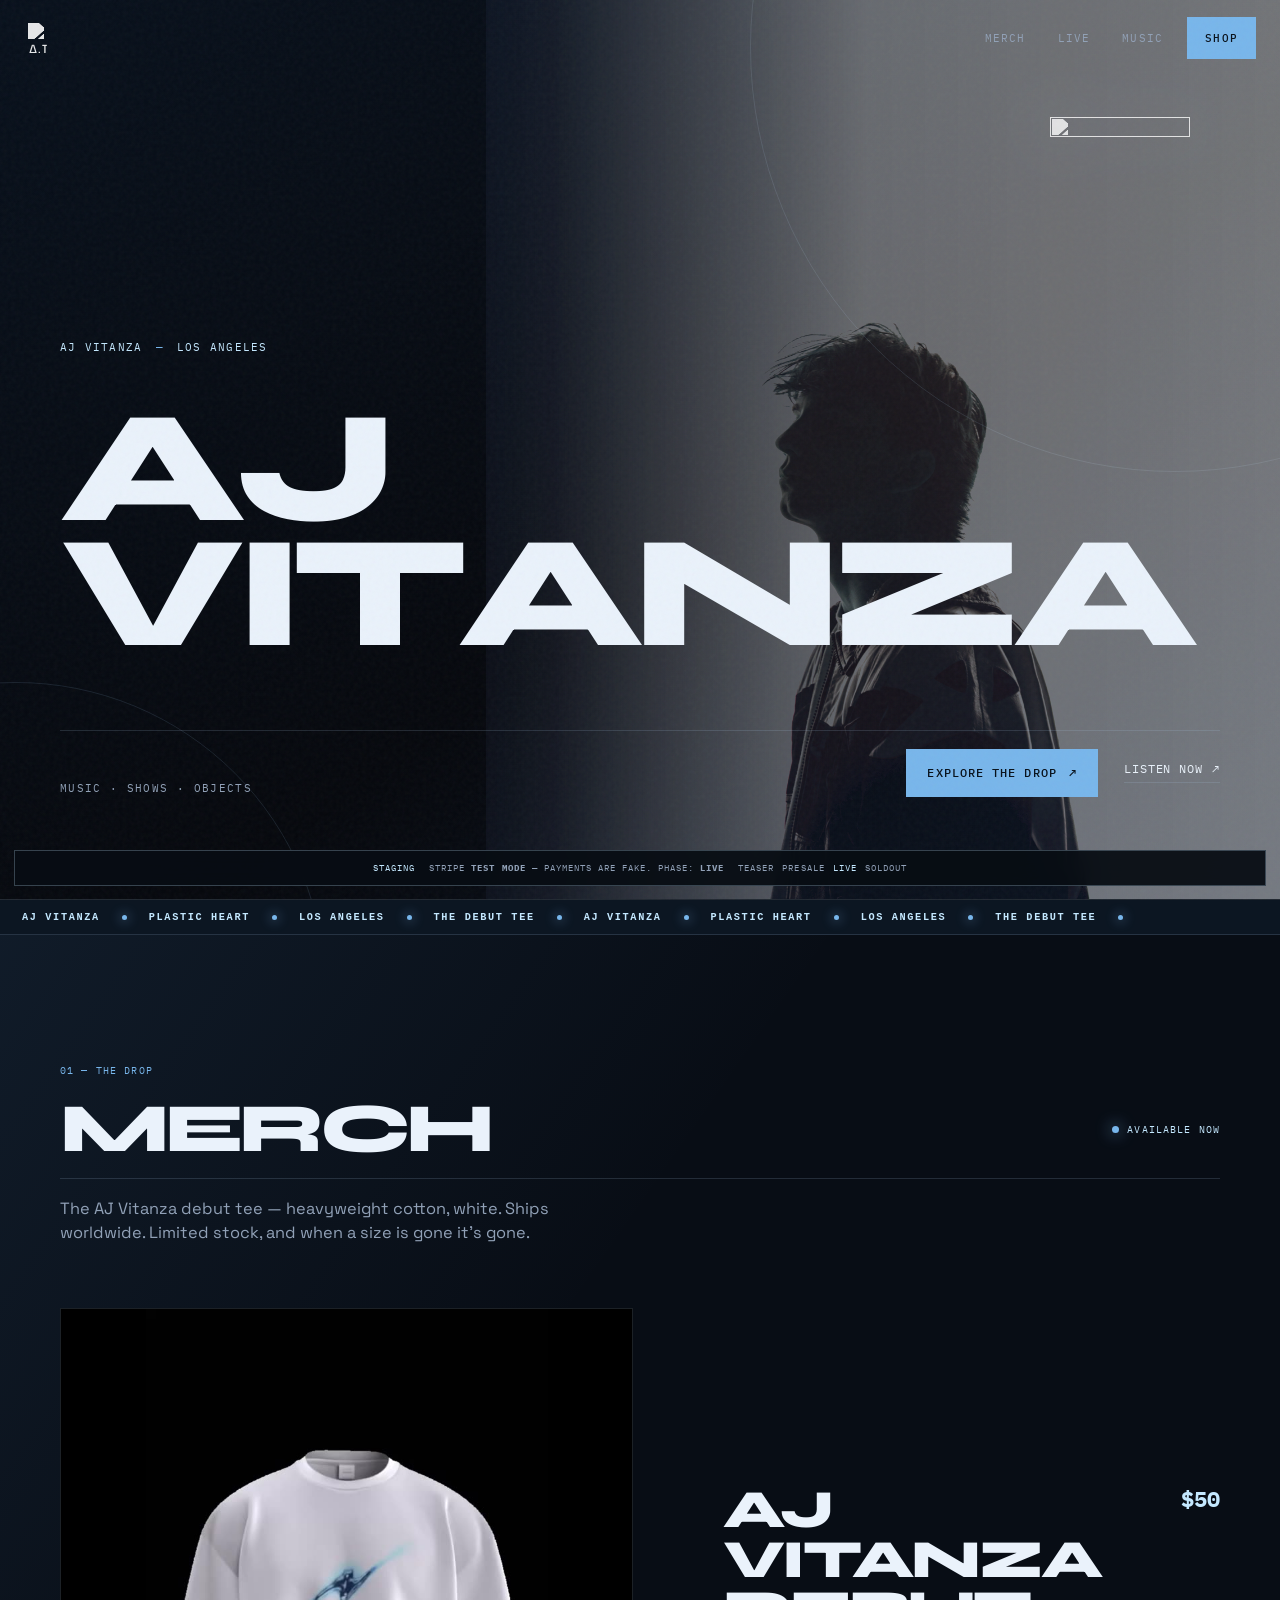
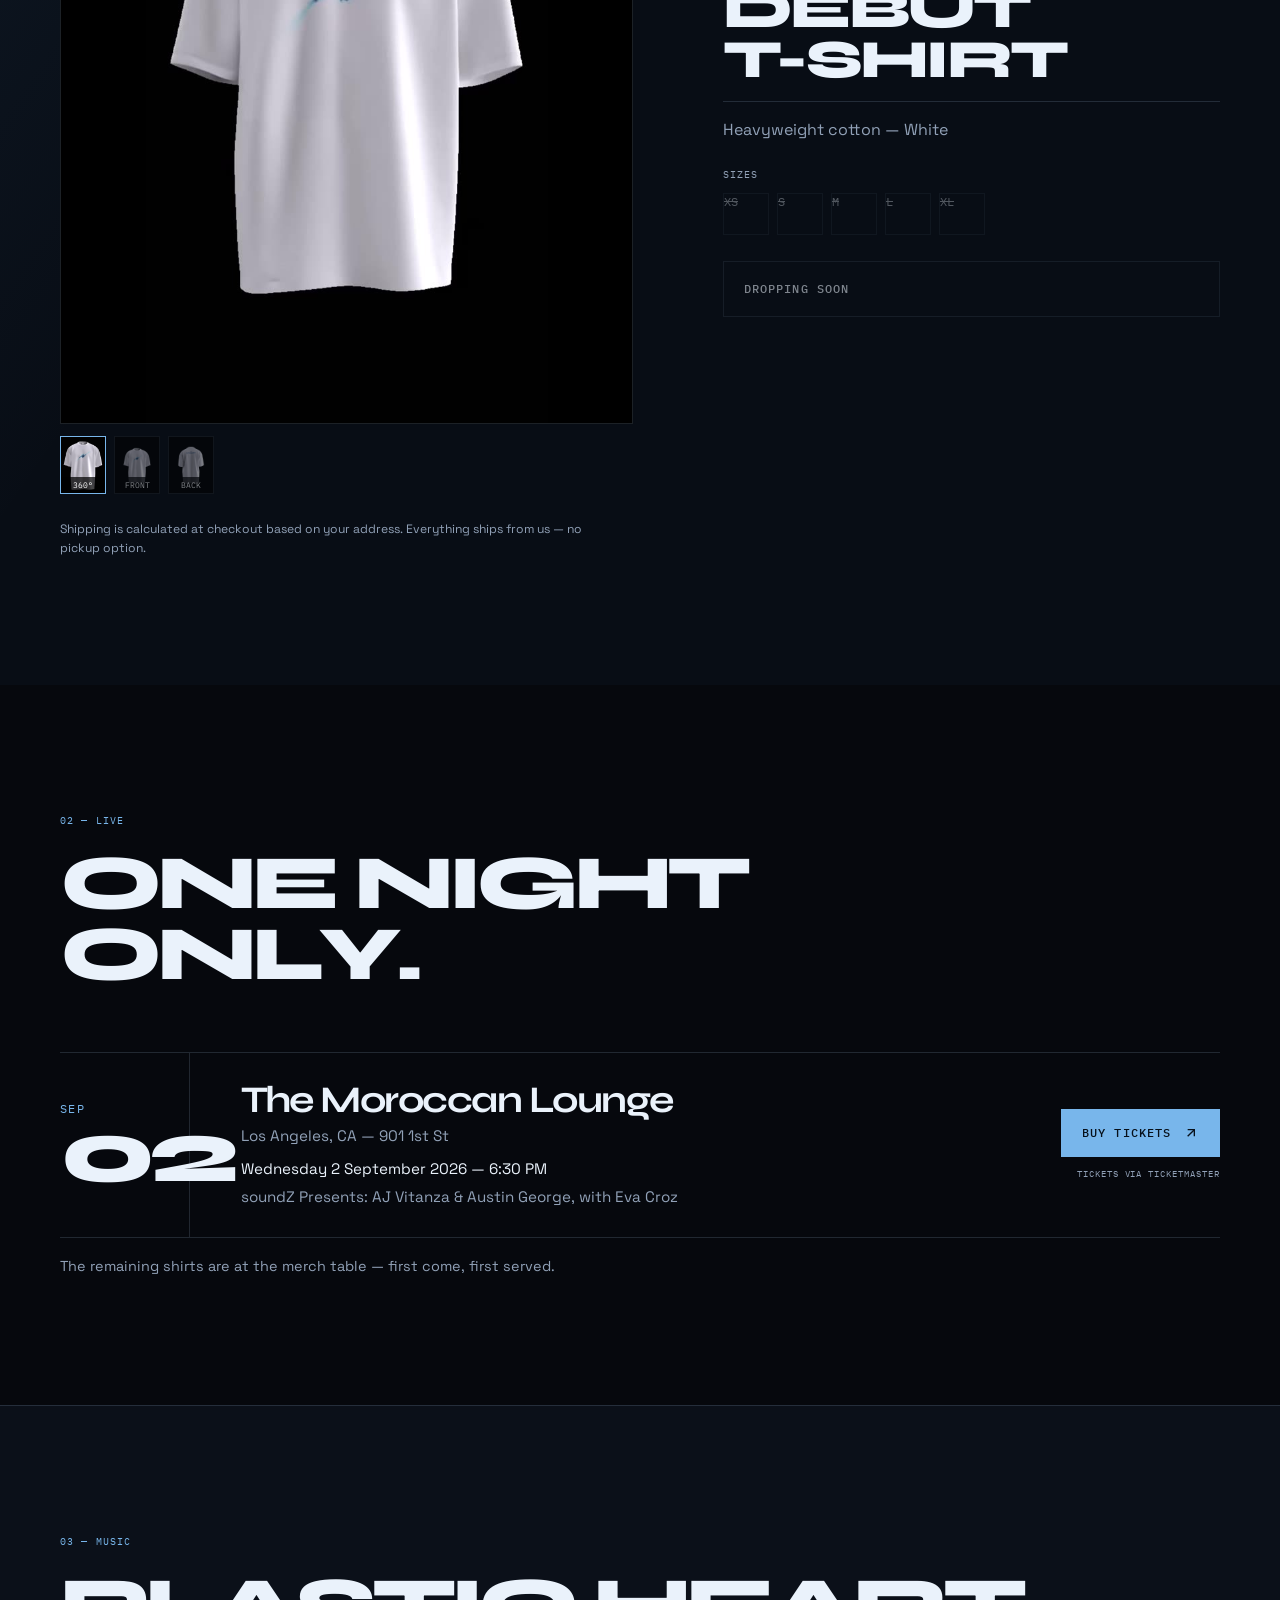
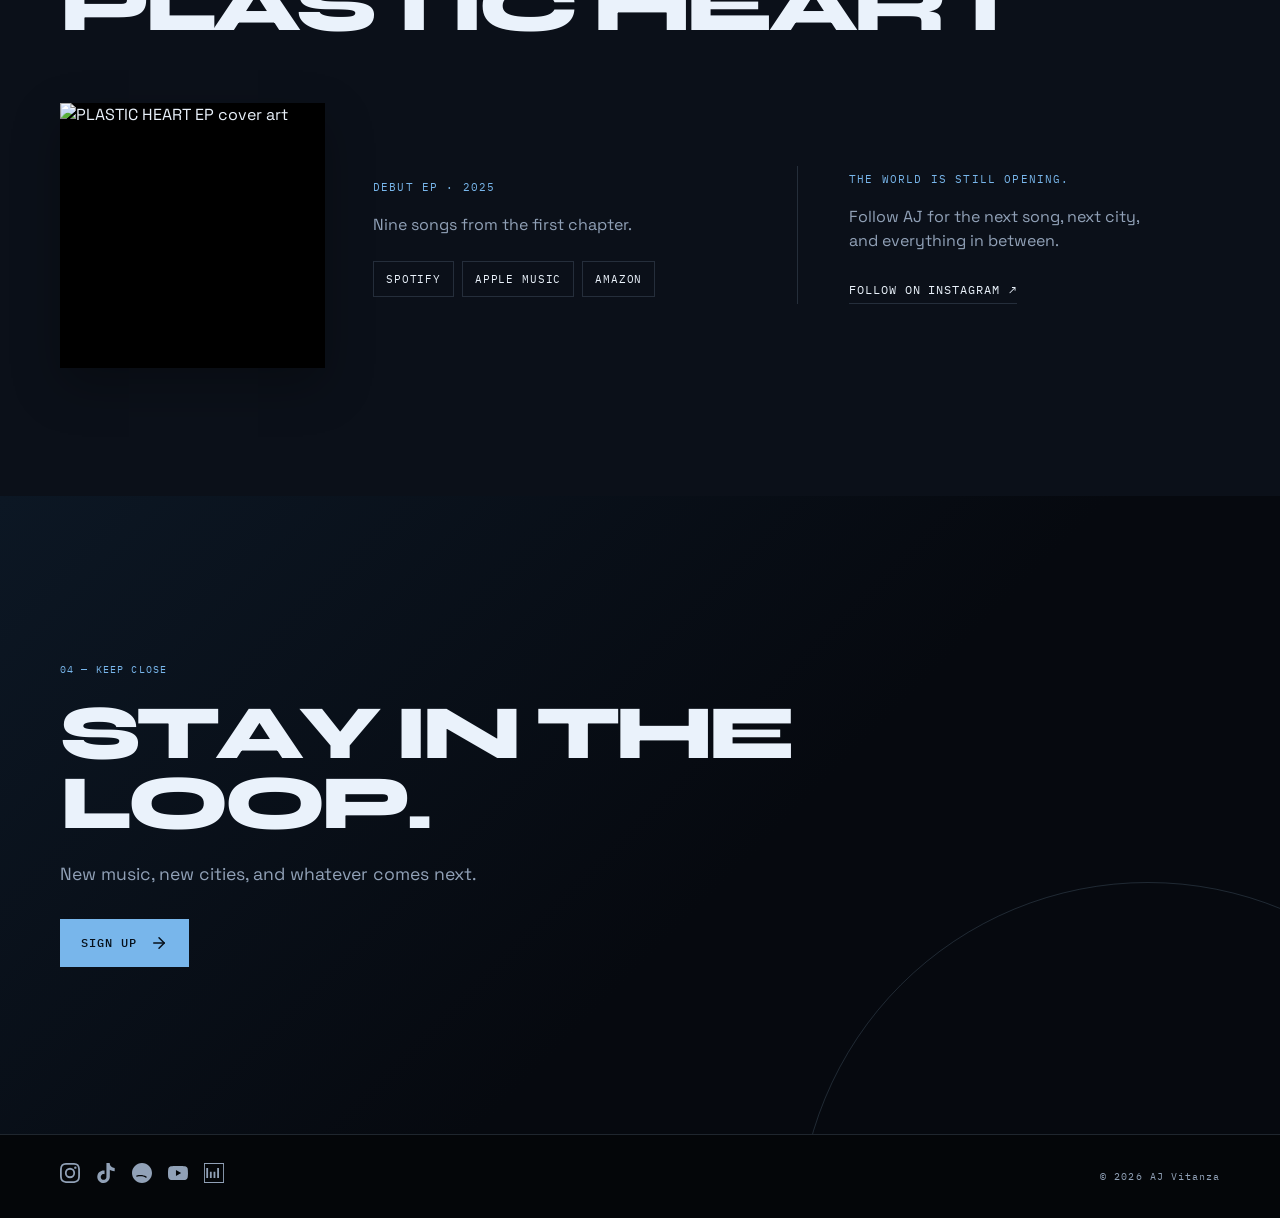
==== commit 76f3a7f9: "Restore portrait hero and add ambient motion" ====
--- a/index.html
+++ b/index.html
@@ -22,6 +22,7 @@
     <link rel="apple-touch-icon" href="images/swoosh-mark.png">
 
     <link rel="preload" as="image" href="images/swoosh-mark.png" fetchpriority="high">
+    <link rel="preload" as="image" href="images/hero.jpg" fetchpriority="high">
 
     <script defer src="https://www.googletagmanager.com/gtag/js?id=G-R5WDWDH7RJ"></script>
     <script>
@@ -34,7 +35,7 @@
     <link rel="preconnect" href="https://fonts.googleapis.com">
     <link rel="preconnect" href="https://fonts.gstatic.com" crossorigin>
     <link href="https://fonts.googleapis.com/css2?family=Syne:wght@400;500;600;700;800&family=Space+Grotesk:wght@300;400;500;600;700&family=IBM+Plex+Mono:wght@300;400;500&family=Inter+Tight:ital,wght@0,300;0,400;0,500;0,600;1,300;1,400&display=swap" rel="stylesheet">
-    <link rel="stylesheet" href="styles.css?v=world-01">
+    <link rel="stylesheet" href="styles.css?v=world-02">
 </head>
 <body>
 
@@ -69,6 +70,12 @@
     <!-- ==================== HERO ==================== -->
     <section class="hero" id="hero">
         <div class="hero-field" aria-hidden="true"></div>
+        <div class="hero-portrait" aria-hidden="true">
+            <img src="images/hero.jpg" alt="" class="hero-img" id="heroImg" fetchpriority="high" decoding="async">
+        </div>
+        <div class="hero-swoosh" aria-hidden="true">
+            <img src="images/swoosh-mark.png" alt="" width="400" height="400" decoding="async">
+        </div>
         <div class="hero-content section-inner">
             <p class="hero-kicker" data-reveal>AJ VITANZA <span>—</span> LOS ANGELES</p>
             <h1 class="hero-title" data-split>AJ VITANZA</h1>
@@ -84,6 +91,12 @@
             </div>
         </div>
     </section>
+
+    <div class="world-ticker" aria-label="AJ Vitanza: music, shows, and objects">
+        <div class="world-ticker-track" aria-hidden="true">
+            <span>AJ VITANZA</span><i></i><span>PLASTIC HEART</span><i></i><span>LOS ANGELES</span><i></i><span>THE DEBUT TEE</span><i></i><span>AJ VITANZA</span><i></i><span>PLASTIC HEART</span><i></i><span>LOS ANGELES</span><i></i><span>THE DEBUT TEE</span><i></i>
+        </div>
+    </div>
 
     <!-- ==================== MERCH ====================
          All content is driven by MERCH_CONFIG in merch.js.
@@ -338,7 +351,7 @@
 
     <!-- merch.js must load BEFORE script.js so the cards exist
          when the interaction handlers get wired up. -->
-    <script src="merch.js?v=world-01"></script>
-    <script src="script.js?v=world-01"></script>
+    <script src="merch.js?v=world-02"></script>
+    <script src="script.js?v=world-02"></script>
 </body>
 </html>
--- a/styles.css
+++ b/styles.css
@@ -28,3 +28,8 @@
 @media(max-width:430px){.nav-links a:nth-child(2){display:none}.hero-actions{align-items:flex-start;flex-direction:column}.hero-listen{margin-left:2px}.merch-head{align-items:flex-start;flex-direction:column;gap:9px}.merch-meta{flex-direction:column;gap:18px}.merch-card-head{flex-direction:column}}
 @media(hover:none){.btn--primary:hover{transform:none;background:var(--blue);border-color:var(--blue)}.nav-shop:hover{transform:none;background:var(--blue)}.merch-size:hover{border-color:var(--line);background:transparent;color:var(--paper)}.merch-size.is-selected{border-color:var(--blue);background:var(--blue);color:#07101a}}
 @media(prefers-reduced-motion:reduce){*,*::before,*::after{scroll-behavior:auto!important;transition-duration:.01ms!important;animation-duration:.01ms!important}[data-reveal],.hero-title .char,.section-title .char,.connect-heading .char,.merch-title .char{opacity:1;transform:none}}
+
+/* The hero is AJ's image first; motion gives it atmosphere without obscuring it. */
+.hero-field{z-index:0;inset:-5%;background:radial-gradient(circle at 76% 26%,rgba(103,166,224,.24),transparent 0 17%),radial-gradient(circle at 32% 80%,rgba(45,72,116,.3),transparent 0 28%),linear-gradient(145deg,#08111d 0%,var(--ink) 57%,#0b1422 100%);animation:hero-field-drift 15s ease-in-out infinite alternate;will-change:transform}.hero-field::before{animation:hero-orbit-one 22s linear infinite}.hero-field::after{animation:hero-orbit-two 28s linear infinite reverse}.hero-portrait{position:absolute;z-index:0;inset:0 0 0 38%;overflow:hidden;mix-blend-mode:screen;opacity:.88}.hero-portrait::after{content:"";position:absolute;inset:0;background:linear-gradient(90deg,var(--ink) 0%,rgba(6,8,13,.94) 8%,rgba(6,8,13,.2) 48%,rgba(6,8,13,.1) 100%)}.hero-img{width:100%;height:100%;object-fit:cover;object-position:52% 56%;filter:contrast(1.08) saturate(.8) hue-rotate(172deg);animation:hero-portrait-breathe 12s ease-in-out infinite alternate;will-change:transform}.hero-swoosh{position:absolute;z-index:1;right:clamp(28px,7vw,110px);top:clamp(94px,13vh,155px);width:clamp(80px,11vw,160px);opacity:.8;mix-blend-mode:screen;animation:hero-mark-float 7s ease-in-out infinite}.hero-swoosh img{width:100%;height:auto;filter:brightness(0) invert(1) drop-shadow(0 0 24px rgba(120,182,235,.3))}.world-ticker{overflow:hidden;white-space:nowrap;border-bottom:1px solid var(--line);background:#0c1622;color:var(--blue-bright)}.world-ticker-track{display:flex;align-items:center;width:max-content;padding:12px 0;animation:world-ticker 28s linear infinite;font:600 .64rem/1 "IBM Plex Mono",monospace;letter-spacing:.16em}.world-ticker-track span{padding:0 22px}.world-ticker-track i{width:5px;height:5px;flex:0 0 auto;border-radius:50%;background:var(--blue);box-shadow:0 0 12px var(--blue)}.btn span[aria-hidden="true"],.hero-listen span,.elsewhere-more span{transition:transform .25s var(--ease)}.btn--primary:hover span[aria-hidden="true"],.hero-listen:hover span,.elsewhere-more:hover span{transform:translate(3px,-3px)}.merch-card-media::after{content:"";position:absolute;z-index:2;inset:-100% -40%;pointer-events:none;background:linear-gradient(105deg,transparent 42%,rgba(196,232,255,.12) 50%,transparent 58%);transform:translateX(-65%) rotate(8deg);transition:transform .9s var(--ease)}.merch-card-media.is-active-motion::after{transform:translateX(65%) rotate(8deg)}.merch-slide{transition:opacity .35s,transform .7s var(--ease)}.merch-card-media.is-active-motion .merch-slide.is-active{transform:scale(1.025)}.release-cover{position:relative;box-shadow:0 18px 45px rgba(0,0,0,.26)}.release-cover::after{content:"";position:absolute;z-index:1;inset:0;pointer-events:none;background:linear-gradient(120deg,transparent 34%,rgba(196,232,255,.16) 49%,transparent 63%);transform:translateX(-120%);animation:cover-sheen 7s var(--ease) infinite}.release-cover-img{animation:cover-breathe 8s ease-in-out infinite}
+@keyframes hero-field-drift{0%{background-position:0% 0%;filter:hue-rotate(0deg)}100%{background-position:12% 8%;filter:hue-rotate(8deg)}}@keyframes hero-orbit-one{to{rotate:360deg}}@keyframes hero-orbit-two{to{rotate:360deg}}@keyframes hero-portrait-breathe{0%{transform:scale(1)}100%{transform:scale(1.045) translate3d(-1.4%,.5%,0)}}@keyframes hero-mark-float{0%,100%{transform:translate3d(0,0,0) rotate(-4deg)}50%{transform:translate3d(0,-12px,0) rotate(4deg)}}@keyframes world-ticker{to{transform:translateX(-50%)}}@keyframes cover-sheen{0%,58%{transform:translateX(-120%)}76%,100%{transform:translateX(120%)}}@keyframes cover-breathe{0%,100%{transform:scale(1)}50%{transform:scale(1.035)}}
+@media(max-width:760px){.hero-portrait{inset:0;opacity:.62;mix-blend-mode:screen}.hero-portrait::after{background:linear-gradient(180deg,rgba(6,8,13,.25),rgba(6,8,13,.32) 40%,#06080d 100%)}.hero-img{object-position:54% 50%}.hero-swoosh{right:22px;top:90px;width:76px;opacity:.65}.world-ticker-track{animation-duration:22s}}@media(prefers-reduced-motion:reduce){.hero-field,.hero-field::before,.hero-field::after,.hero-img,.hero-swoosh,.world-ticker-track,.release-cover::after,.release-cover-img{animation:none!important}}
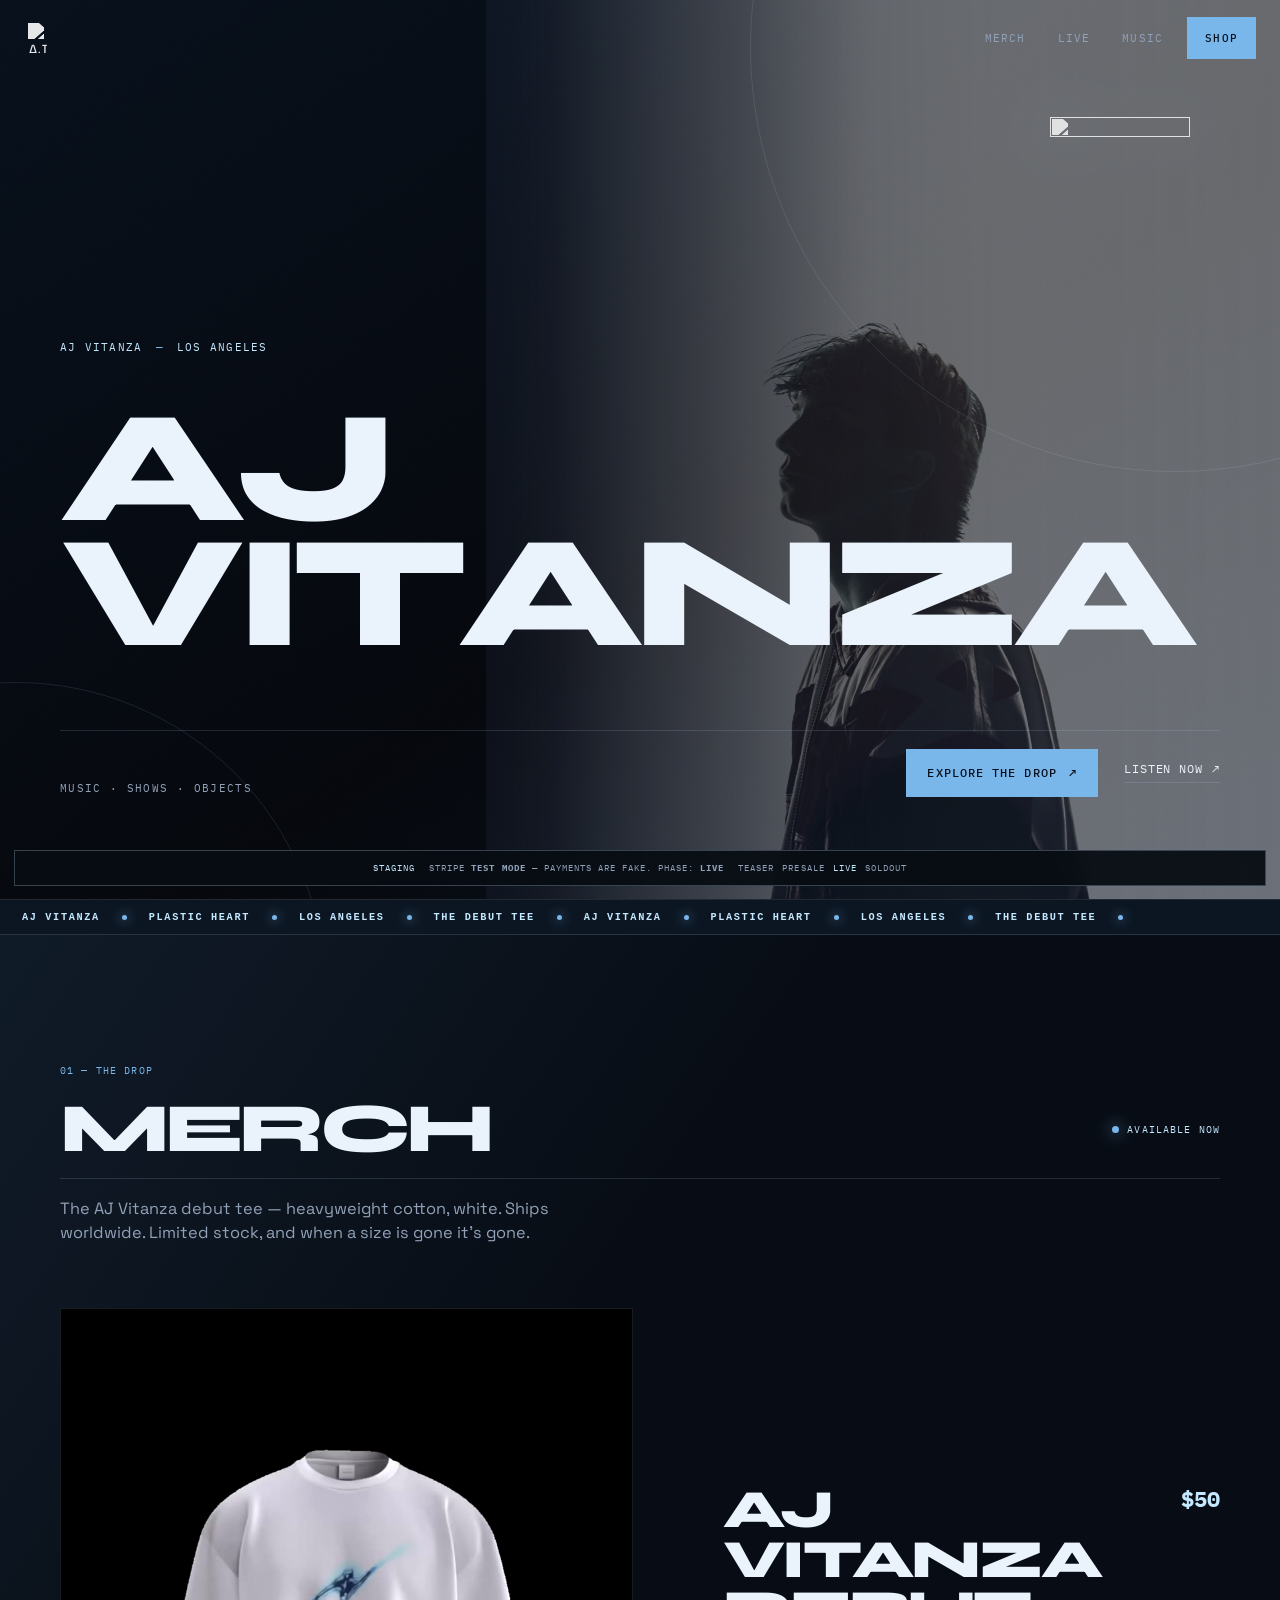
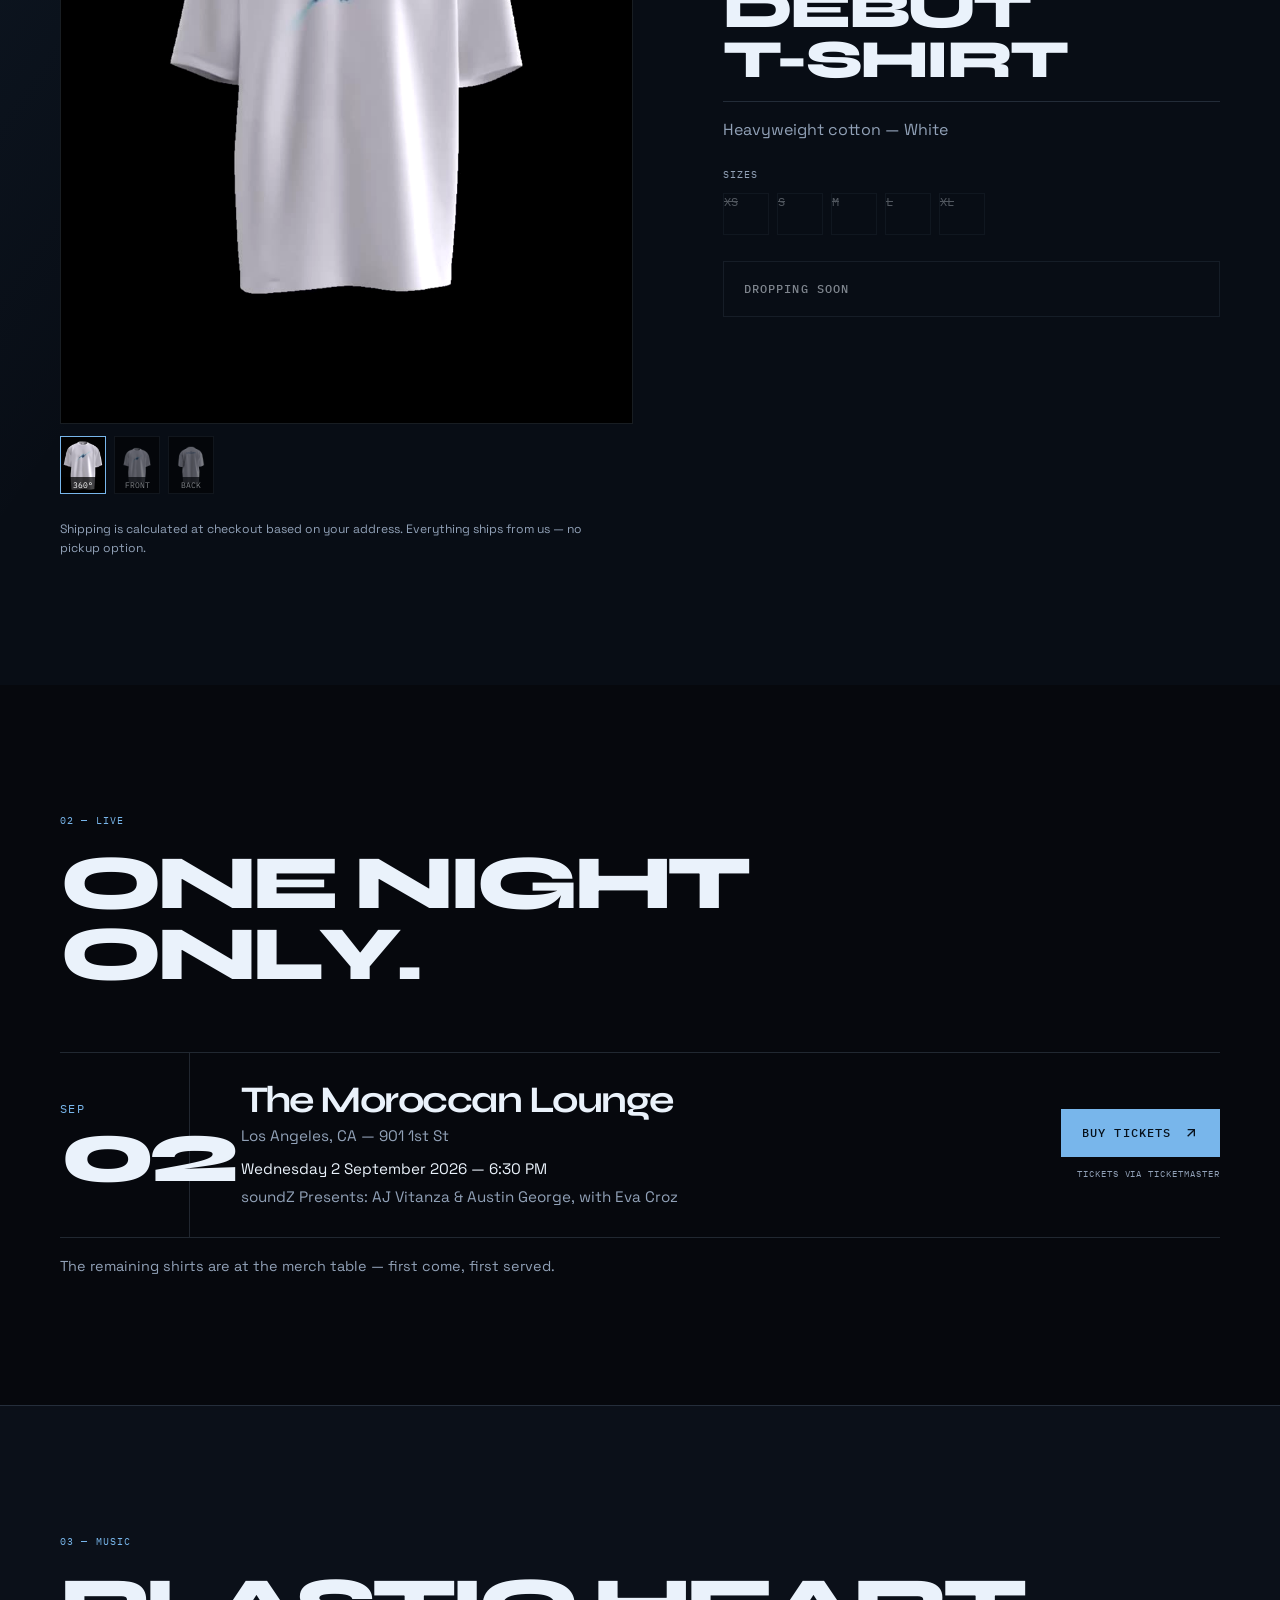
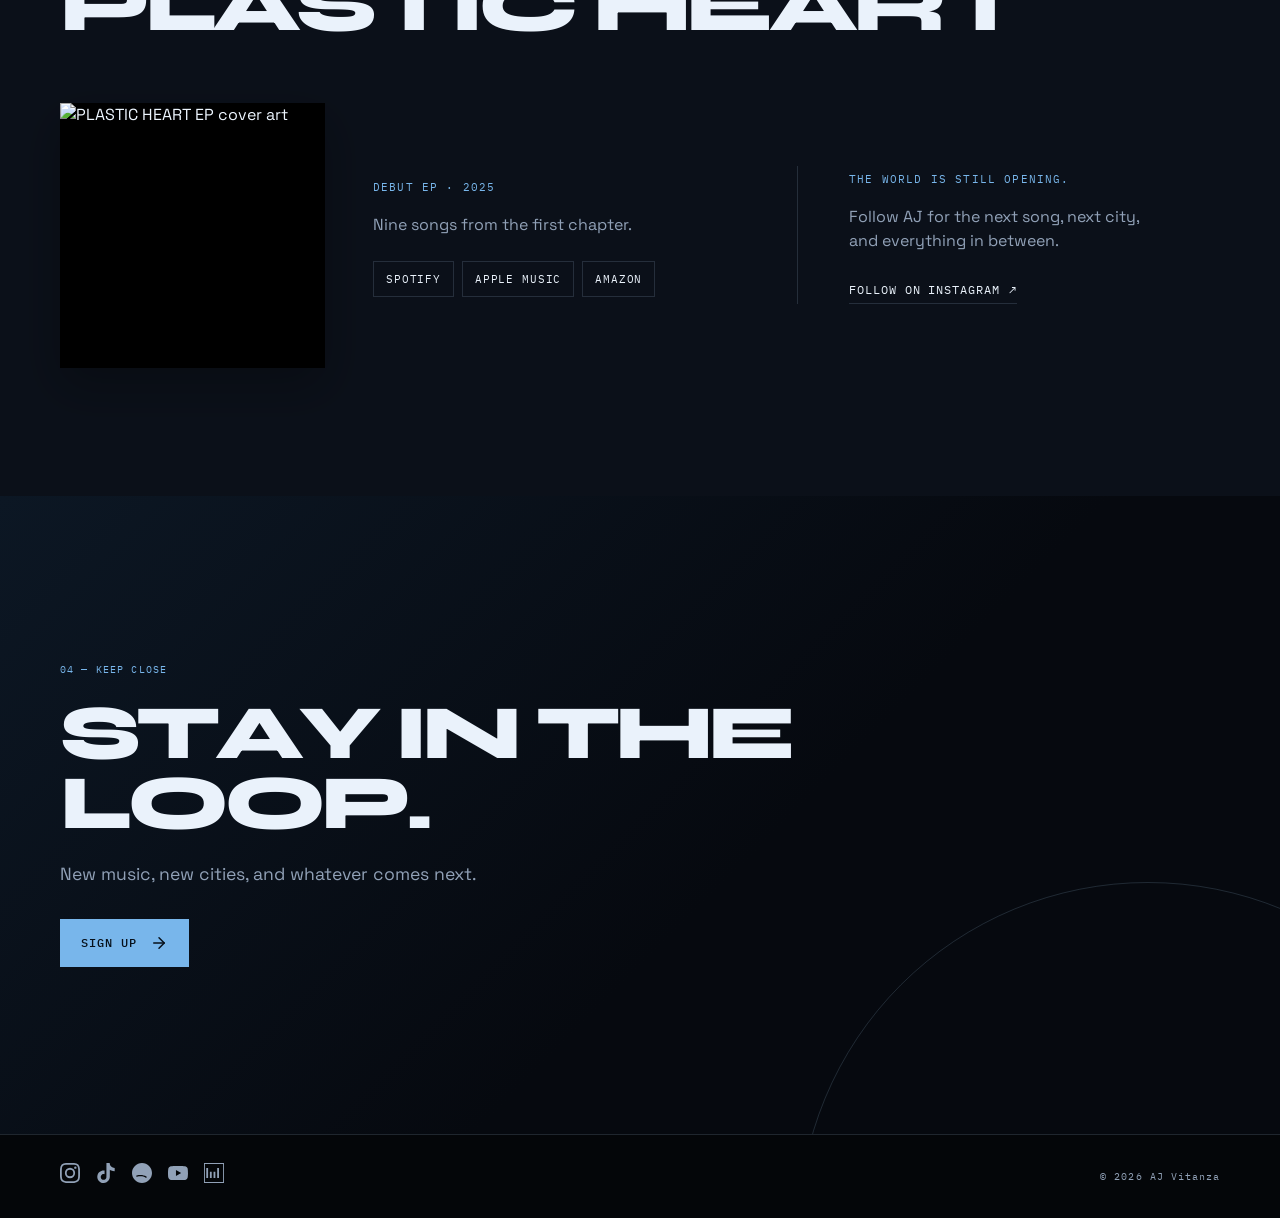
==== commit 12c20842: "Add tactile film grain treatment" ====
--- a/index.html
+++ b/index.html
@@ -35,7 +35,7 @@
     <link rel="preconnect" href="https://fonts.googleapis.com">
     <link rel="preconnect" href="https://fonts.gstatic.com" crossorigin>
     <link href="https://fonts.googleapis.com/css2?family=Syne:wght@400;500;600;700;800&family=Space+Grotesk:wght@300;400;500;600;700&family=IBM+Plex+Mono:wght@300;400;500&family=Inter+Tight:ital,wght@0,300;0,400;0,500;0,600;1,300;1,400&display=swap" rel="stylesheet">
-    <link rel="stylesheet" href="styles.css?v=world-02">
+    <link rel="stylesheet" href="styles.css?v=world-03">
 </head>
 <body>
 
@@ -351,7 +351,7 @@
 
     <!-- merch.js must load BEFORE script.js so the cards exist
          when the interaction handlers get wired up. -->
-    <script src="merch.js?v=world-02"></script>
-    <script src="script.js?v=world-02"></script>
+    <script src="merch.js?v=world-03"></script>
+    <script src="script.js?v=world-03"></script>
 </body>
 </html>
--- a/styles.css
+++ b/styles.css
@@ -33,3 +33,7 @@
 .hero-field{z-index:0;inset:-5%;background:radial-gradient(circle at 76% 26%,rgba(103,166,224,.24),transparent 0 17%),radial-gradient(circle at 32% 80%,rgba(45,72,116,.3),transparent 0 28%),linear-gradient(145deg,#08111d 0%,var(--ink) 57%,#0b1422 100%);animation:hero-field-drift 15s ease-in-out infinite alternate;will-change:transform}.hero-field::before{animation:hero-orbit-one 22s linear infinite}.hero-field::after{animation:hero-orbit-two 28s linear infinite reverse}.hero-portrait{position:absolute;z-index:0;inset:0 0 0 38%;overflow:hidden;mix-blend-mode:screen;opacity:.88}.hero-portrait::after{content:"";position:absolute;inset:0;background:linear-gradient(90deg,var(--ink) 0%,rgba(6,8,13,.94) 8%,rgba(6,8,13,.2) 48%,rgba(6,8,13,.1) 100%)}.hero-img{width:100%;height:100%;object-fit:cover;object-position:52% 56%;filter:contrast(1.08) saturate(.8) hue-rotate(172deg);animation:hero-portrait-breathe 12s ease-in-out infinite alternate;will-change:transform}.hero-swoosh{position:absolute;z-index:1;right:clamp(28px,7vw,110px);top:clamp(94px,13vh,155px);width:clamp(80px,11vw,160px);opacity:.8;mix-blend-mode:screen;animation:hero-mark-float 7s ease-in-out infinite}.hero-swoosh img{width:100%;height:auto;filter:brightness(0) invert(1) drop-shadow(0 0 24px rgba(120,182,235,.3))}.world-ticker{overflow:hidden;white-space:nowrap;border-bottom:1px solid var(--line);background:#0c1622;color:var(--blue-bright)}.world-ticker-track{display:flex;align-items:center;width:max-content;padding:12px 0;animation:world-ticker 28s linear infinite;font:600 .64rem/1 "IBM Plex Mono",monospace;letter-spacing:.16em}.world-ticker-track span{padding:0 22px}.world-ticker-track i{width:5px;height:5px;flex:0 0 auto;border-radius:50%;background:var(--blue);box-shadow:0 0 12px var(--blue)}.btn span[aria-hidden="true"],.hero-listen span,.elsewhere-more span{transition:transform .25s var(--ease)}.btn--primary:hover span[aria-hidden="true"],.hero-listen:hover span,.elsewhere-more:hover span{transform:translate(3px,-3px)}.merch-card-media::after{content:"";position:absolute;z-index:2;inset:-100% -40%;pointer-events:none;background:linear-gradient(105deg,transparent 42%,rgba(196,232,255,.12) 50%,transparent 58%);transform:translateX(-65%) rotate(8deg);transition:transform .9s var(--ease)}.merch-card-media.is-active-motion::after{transform:translateX(65%) rotate(8deg)}.merch-slide{transition:opacity .35s,transform .7s var(--ease)}.merch-card-media.is-active-motion .merch-slide.is-active{transform:scale(1.025)}.release-cover{position:relative;box-shadow:0 18px 45px rgba(0,0,0,.26)}.release-cover::after{content:"";position:absolute;z-index:1;inset:0;pointer-events:none;background:linear-gradient(120deg,transparent 34%,rgba(196,232,255,.16) 49%,transparent 63%);transform:translateX(-120%);animation:cover-sheen 7s var(--ease) infinite}.release-cover-img{animation:cover-breathe 8s ease-in-out infinite}
 @keyframes hero-field-drift{0%{background-position:0% 0%;filter:hue-rotate(0deg)}100%{background-position:12% 8%;filter:hue-rotate(8deg)}}@keyframes hero-orbit-one{to{rotate:360deg}}@keyframes hero-orbit-two{to{rotate:360deg}}@keyframes hero-portrait-breathe{0%{transform:scale(1)}100%{transform:scale(1.045) translate3d(-1.4%,.5%,0)}}@keyframes hero-mark-float{0%,100%{transform:translate3d(0,0,0) rotate(-4deg)}50%{transform:translate3d(0,-12px,0) rotate(4deg)}}@keyframes world-ticker{to{transform:translateX(-50%)}}@keyframes cover-sheen{0%,58%{transform:translateX(-120%)}76%,100%{transform:translateX(120%)}}@keyframes cover-breathe{0%,100%{transform:scale(1)}50%{transform:scale(1.035)}}
 @media(max-width:760px){.hero-portrait{inset:0;opacity:.62;mix-blend-mode:screen}.hero-portrait::after{background:linear-gradient(180deg,rgba(6,8,13,.25),rgba(6,8,13,.32) 40%,#06080d 100%)}.hero-img{object-position:54% 50%}.hero-swoosh{right:22px;top:90px;width:76px;opacity:.65}.world-ticker-track{animation-duration:22s}}@media(prefers-reduced-motion:reduce){.hero-field,.hero-field::before,.hero-field::after,.hero-img,.hero-swoosh,.world-ticker-track,.release-cover::after,.release-cover-img{animation:none!important}}
+
+/* Tactile, film-like texture — deliberately visible, never a text treatment. */
+.grain{z-index:100;opacity:.095;mix-blend-mode:soft-light;background-size:145px;animation:grain-shift .34s steps(2,end) infinite}.grain::after{content:"";position:absolute;inset:0;background-image:radial-gradient(circle at 20% 25%,rgba(255,255,255,.13) 0 1px,transparent 1.5px),radial-gradient(circle at 74% 61%,rgba(255,255,255,.08) 0 1px,transparent 1.5px);background-size:113px 137px,167px 151px;opacity:.24}.hero-portrait::before{content:"";position:absolute;z-index:1;inset:0;pointer-events:none;background:linear-gradient(90deg,rgba(133,192,238,.12),transparent 28%,rgba(255,255,255,.08) 62%,transparent);mix-blend-mode:soft-light}.hero-portrait::after{z-index:2}.hero-img{filter:contrast(1.12) saturate(.7) hue-rotate(172deg) brightness(.9)}.merch-card-media,.release-cover{filter:contrast(1.04)}
+@keyframes grain-shift{0%{background-position:0 0}25%{background-position:19% -14%}50%{background-position:-11% 17%}75%{background-position:13% 8%}100%{background-position:-17% -9%}}@media(max-width:760px){.grain{opacity:.075}}@media(prefers-reduced-motion:reduce){.grain{animation:none}}
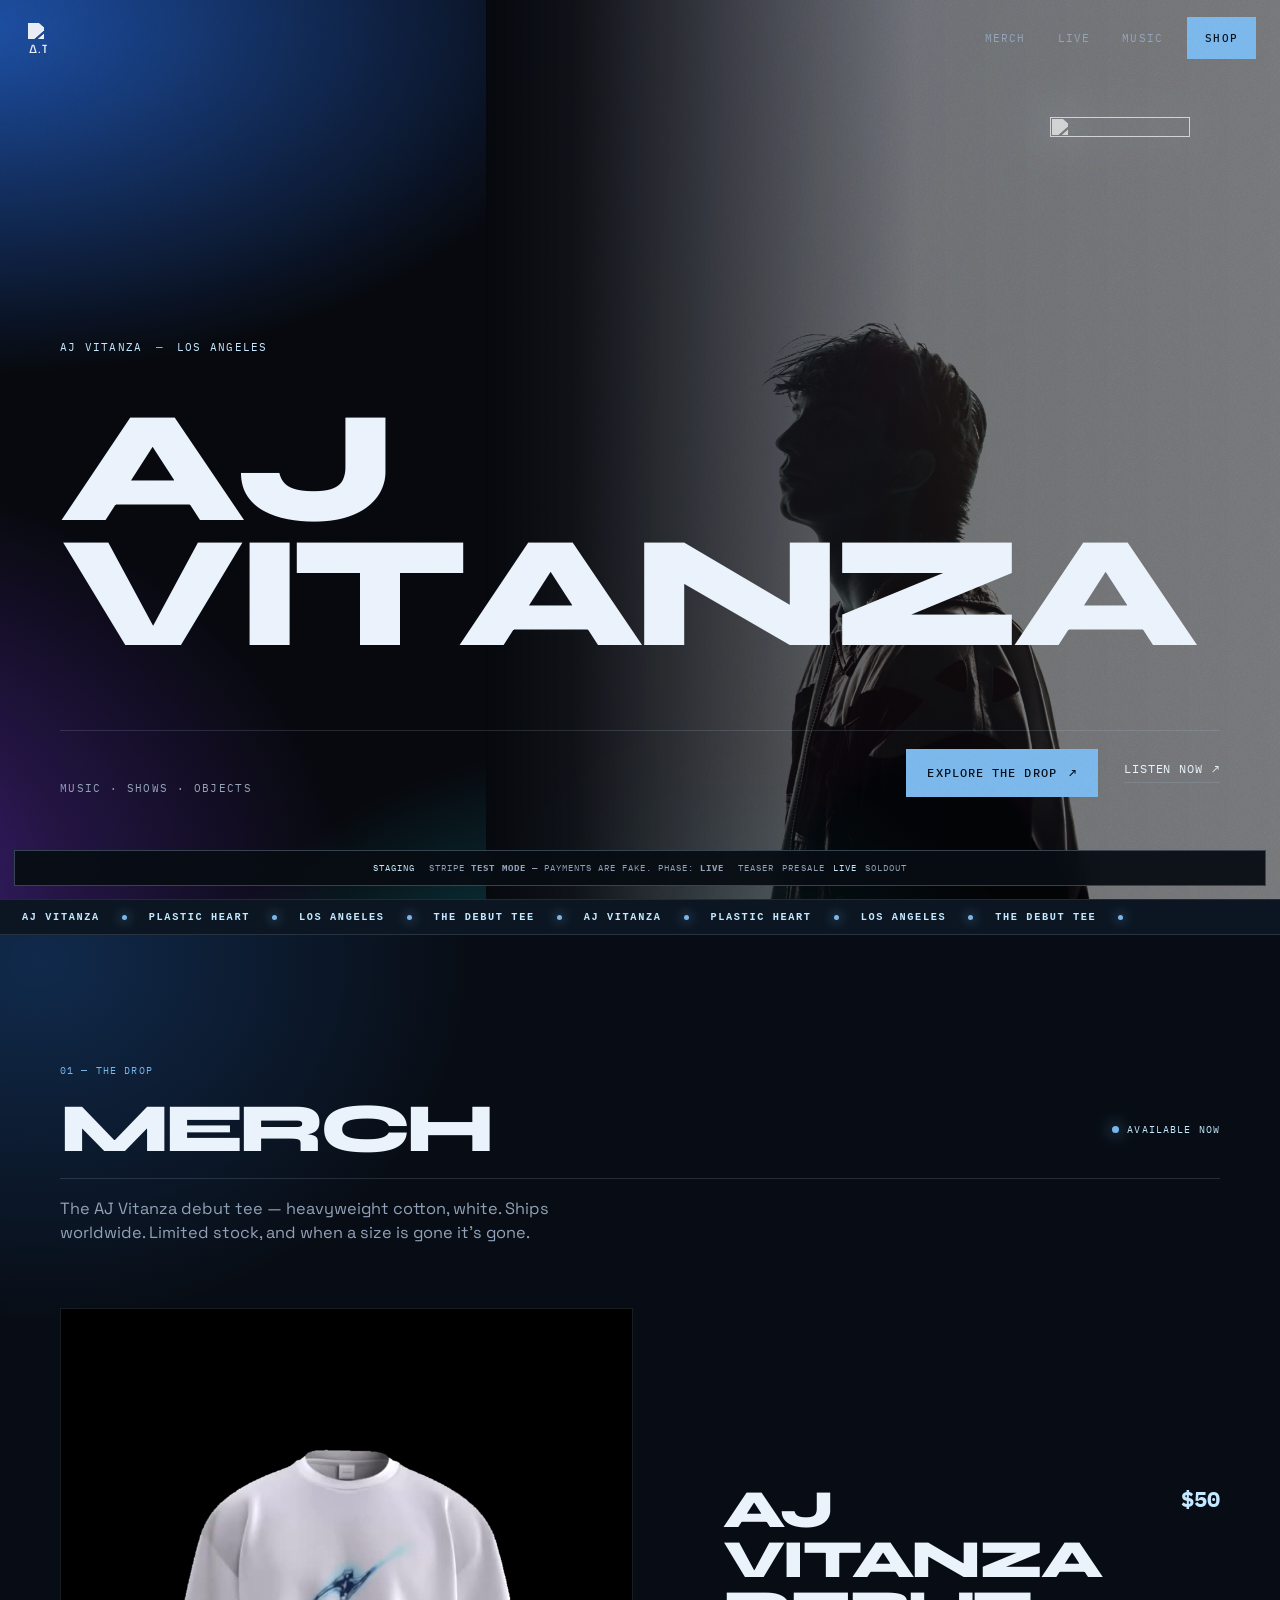
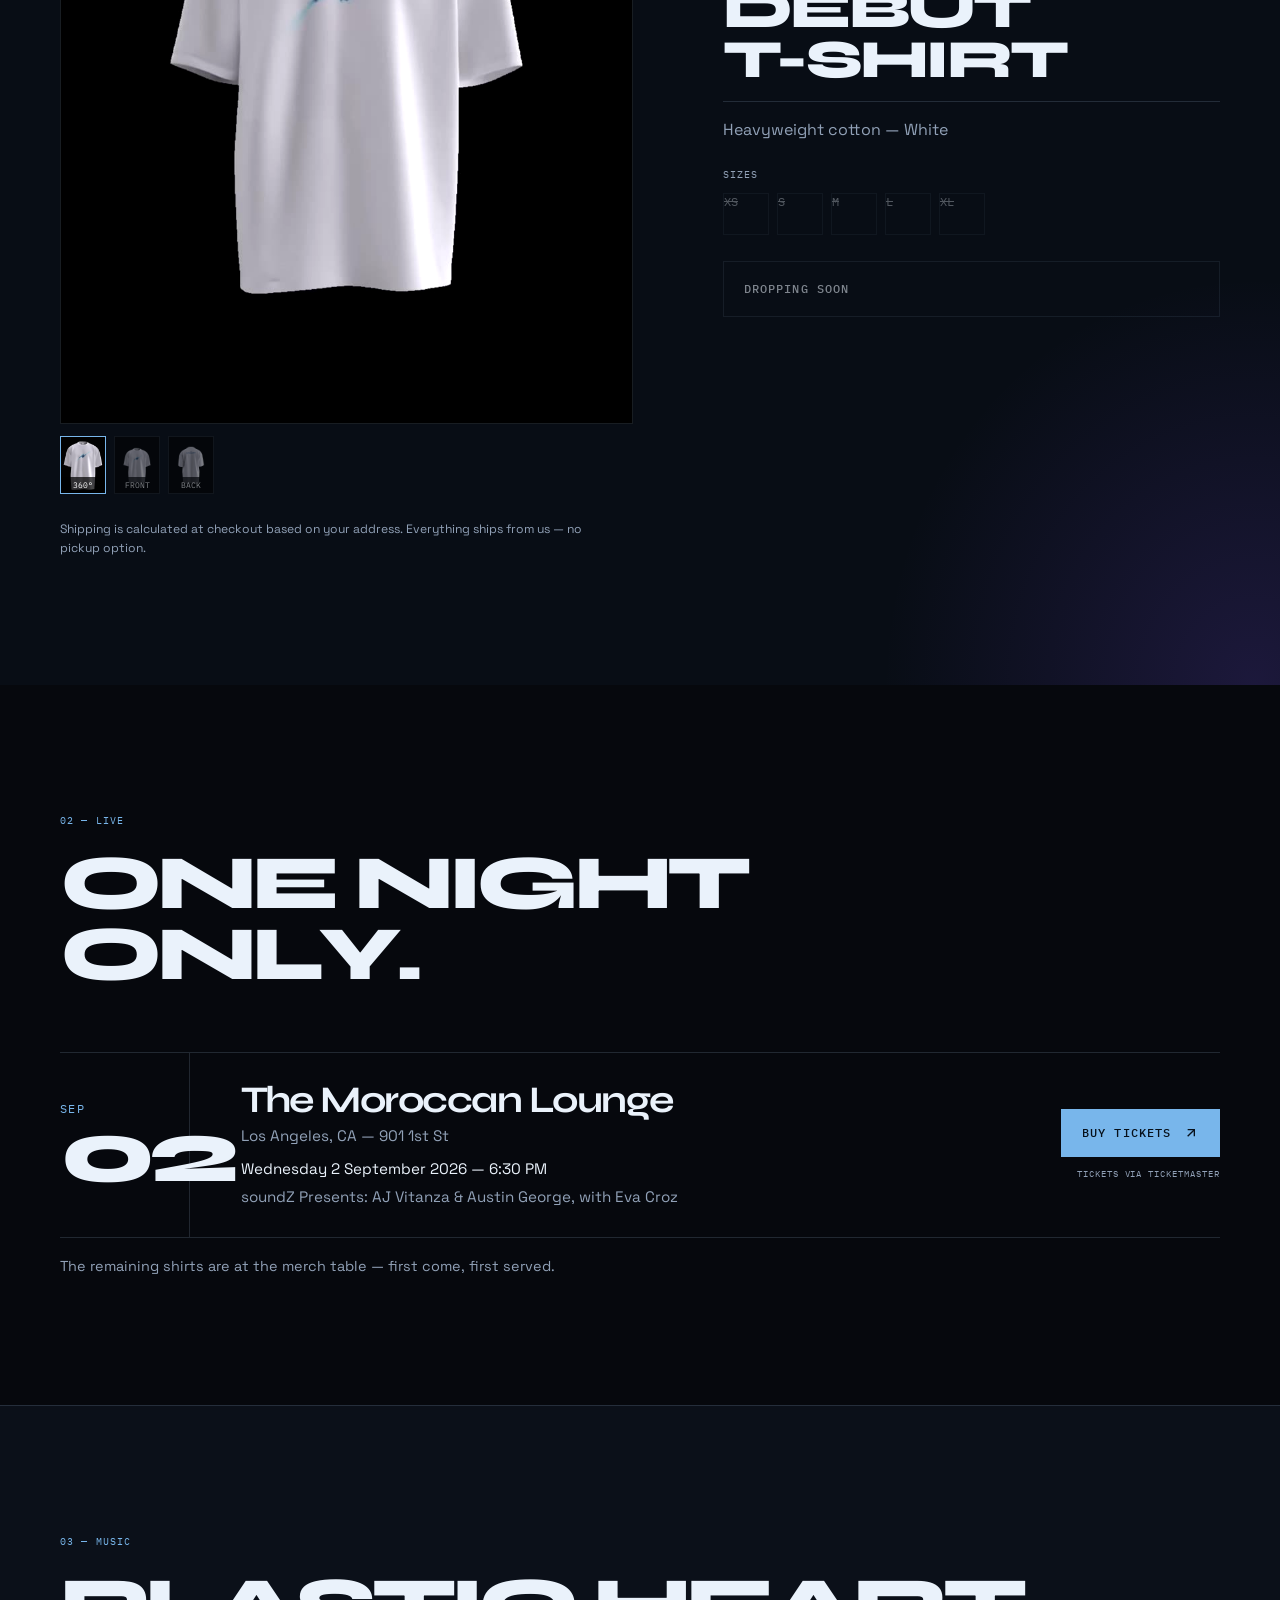
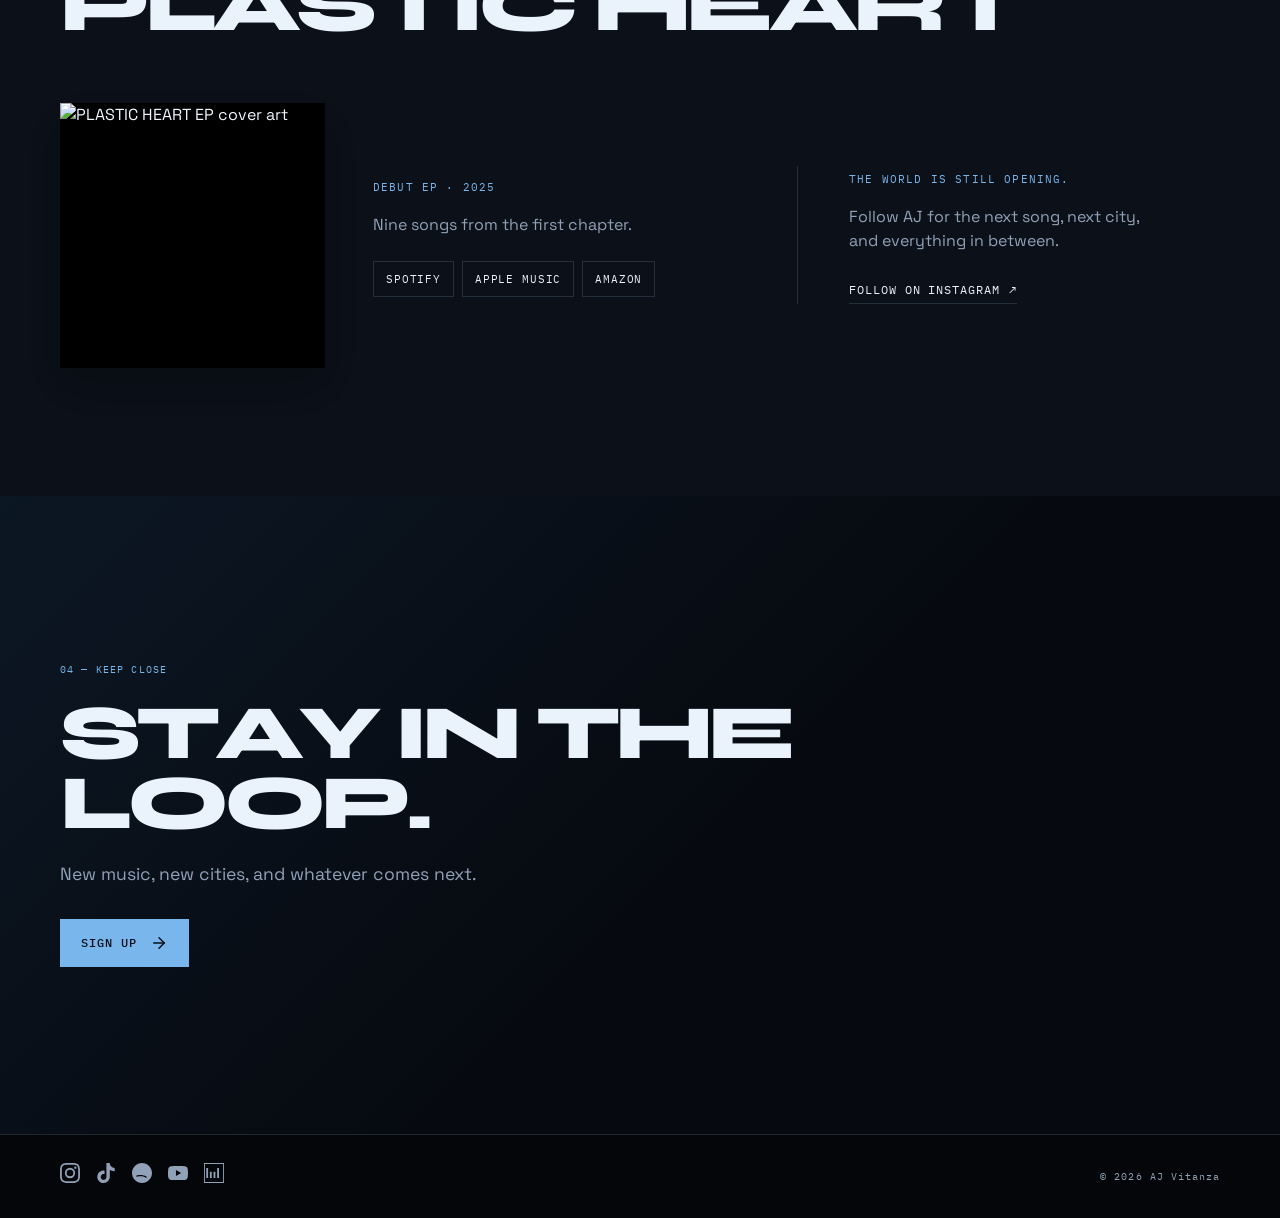
==== commit 7645ac49: "Create organic liquid texture system" ====
--- a/index.html
+++ b/index.html
@@ -36,6 +36,7 @@
     <link rel="preconnect" href="https://fonts.gstatic.com" crossorigin>
     <link href="https://fonts.googleapis.com/css2?family=Syne:wght@400;500;600;700;800&family=Space+Grotesk:wght@300;400;500;600;700&family=IBM+Plex+Mono:wght@300;400;500&family=Inter+Tight:ital,wght@0,300;0,400;0,500;0,600;1,300;1,400&display=swap" rel="stylesheet">
     <link rel="stylesheet" href="styles.css?v=world-03">
+    <link rel="stylesheet" href="textures.css?v=world-07">
 </head>
 <body>
 
--- a/textures.css
+++ b/textures.css
@@ -0,0 +1,169 @@
+/* AJ Vitanza — organic colour fields and film texture */
+
+.grain {
+    opacity: .14;
+    mix-blend-mode: overlay;
+    background-size: 96px;
+    animation: aj-grain .28s steps(2, end) infinite;
+}
+
+.grain::after { opacity: .55; }
+
+.hero-field {
+    inset: -12%;
+    background-color: #06080d;
+    background-image:
+        radial-gradient(ellipse 68% 54% at 8% 12%, rgba(42, 121, 255, .62) 0%, rgba(42, 121, 255, .33) 27%, transparent 58%),
+        radial-gradient(ellipse 60% 64% at -5% 90%, rgba(135, 62, 255, .55) 0%, rgba(135, 62, 255, .22) 31%, transparent 61%),
+        radial-gradient(ellipse 49% 54% at 49% 108%, rgba(18, 214, 229, .4) 0%, transparent 59%);
+    overflow: hidden;
+}
+
+.hero-field::before,
+.hero-field::after {
+    border: 0;
+    border-radius: 51% 49% 38% 62% / 54% 42% 58% 46%;
+    box-shadow: none;
+    filter: blur(28px);
+    opacity: .82;
+}
+
+.hero-field::before {
+    width: min(78vw, 1100px);
+    height: min(78vw, 980px);
+    right: -23vw;
+    top: -36vw;
+    background:
+        radial-gradient(ellipse at 36% 58%, rgba(69, 168, 255, .58), transparent 0 27%),
+        radial-gradient(ellipse at 72% 27%, rgba(132, 97, 255, .42), transparent 0 34%),
+        radial-gradient(ellipse at 62% 72%, rgba(72, 224, 212, .2), transparent 0 39%);
+    animation: aj-liquid-one 18s ease-in-out infinite alternate;
+}
+
+.hero-field::after {
+    width: min(76vw, 960px);
+    height: min(70vw, 860px);
+    left: -35vw;
+    bottom: -38vw;
+    background:
+        radial-gradient(ellipse at 58% 36%, rgba(57, 91, 210, .46), transparent 0 32%),
+        radial-gradient(ellipse at 33% 67%, rgba(44, 220, 230, .2), transparent 0 38%),
+        radial-gradient(ellipse at 74% 76%, rgba(166, 111, 255, .26), transparent 0 26%);
+    animation: aj-liquid-two 22s ease-in-out infinite alternate;
+}
+
+.hero-portrait {
+    mix-blend-mode: normal;
+    opacity: .98;
+}
+
+.hero-portrait::before {
+    background:
+        radial-gradient(ellipse at 58% 18%, rgba(68, 204, 255, .62), transparent 0 38%),
+        radial-gradient(ellipse at 85% 75%, rgba(161, 93, 255, .52), transparent 0 48%),
+        linear-gradient(115deg, rgba(15, 25, 65, .45), transparent 55%);
+    mix-blend-mode: color;
+    opacity: 1;
+    animation: aj-photo-wash 14s ease-in-out infinite alternate;
+}
+
+.hero-portrait::after {
+    background: linear-gradient(90deg, #06080d 0%, rgba(6, 8, 13, .92) 11%, rgba(6, 8, 13, .14) 54%, rgba(6, 8, 13, .07) 100%);
+}
+
+.hero-swoosh {
+    opacity: .68;
+    filter: drop-shadow(0 0 20px rgba(156, 211, 255, .42));
+}
+
+.merch-bg {
+    background-color: #080d15;
+    background-image:
+        radial-gradient(ellipse 58% 46% at 3% 2%, rgba(41, 126, 235, .26) 0%, transparent 58%),
+        radial-gradient(ellipse 50% 52% at 98% 100%, rgba(115, 73, 224, .19) 0%, transparent 58%);
+    overflow: hidden;
+}
+
+.merch-bg::before,
+.merch-bg::after {
+    content: "";
+    position: absolute;
+    width: min(60vw, 760px);
+    height: min(60vw, 760px);
+    border-radius: 43% 57% 64% 36% / 48% 35% 65% 52%;
+    filter: blur(45px);
+    opacity: .38;
+}
+
+.merch-bg::before {
+    top: -32vw;
+    left: -18vw;
+    background: radial-gradient(circle at 65% 65%, rgba(59, 146, 255, .7), transparent 0 53%);
+    animation: aj-liquid-one 20s ease-in-out infinite alternate-reverse;
+}
+
+.merch-bg::after {
+    right: -24vw;
+    bottom: -33vw;
+    background: radial-gradient(circle at 35% 36%, rgba(116, 87, 255, .48), transparent 0 56%);
+    animation: aj-liquid-two 24s ease-in-out infinite alternate;
+}
+
+.elsewhere {
+    background:
+        radial-gradient(ellipse at 84% 8%, rgba(86, 87, 224, .2), transparent 0 28%),
+        radial-gradient(ellipse at 4% 96%, rgba(44, 171, 227, .14), transparent 0 32%),
+        var(--ink-2);
+}
+
+.connect::after {
+    width: min(72vw, 860px);
+    height: min(62vw, 740px);
+    right: -25vw;
+    bottom: -34vw;
+    border: 0;
+    border-radius: 63% 37% 46% 54% / 42% 63% 37% 58%;
+    background: radial-gradient(ellipse at 38% 35%, rgba(85, 154, 255, .27), transparent 0 58%);
+    filter: blur(36px);
+    animation: aj-liquid-two 19s ease-in-out infinite alternate;
+}
+
+@keyframes aj-grain {
+    0% { background-position: 0 0; }
+    25% { background-position: 22% -14%; }
+    50% { background-position: -17% 12%; }
+    75% { background-position: 15% 18%; }
+    100% { background-position: -12% -18%; }
+}
+
+@keyframes aj-liquid-one {
+    0% { transform: translate3d(0, 0, 0) rotate(-9deg) scale(1); border-radius: 51% 49% 38% 62% / 54% 42% 58% 46%; }
+    100% { transform: translate3d(-5%, 7%, 0) rotate(12deg) scale(1.15); border-radius: 38% 62% 55% 45% / 46% 57% 43% 54%; }
+}
+
+@keyframes aj-liquid-two {
+    0% { transform: translate3d(0, 0, 0) rotate(8deg) scale(1); border-radius: 43% 57% 64% 36% / 48% 35% 65% 52%; }
+    100% { transform: translate3d(8%, -5%, 0) rotate(-11deg) scale(1.18); border-radius: 62% 38% 43% 57% / 58% 48% 52% 42%; }
+}
+
+@keyframes aj-photo-wash {
+    0% { transform: scale(1) translate3d(0, 0, 0); filter: hue-rotate(0deg); }
+    100% { transform: scale(1.08) translate3d(-2%, 1%, 0); filter: hue-rotate(20deg); }
+}
+
+@media (max-width: 760px) {
+    .grain { opacity: .11; }
+    .hero-field::before { width: 125vw; height: 125vw; right: -42vw; top: -42vw; }
+    .hero-field::after { width: 130vw; height: 115vw; left: -58vw; bottom: -45vw; }
+    .hero-portrait::after { background: linear-gradient(180deg, rgba(6, 8, 13, .15), rgba(6, 8, 13, .34) 42%, #06080d 100%); }
+}
+
+@media (prefers-reduced-motion: reduce) {
+    .grain,
+    .hero-field::before,
+    .hero-field::after,
+    .hero-portrait::before,
+    .merch-bg::before,
+    .merch-bg::after,
+    .connect::after { animation: none !important; }
+}
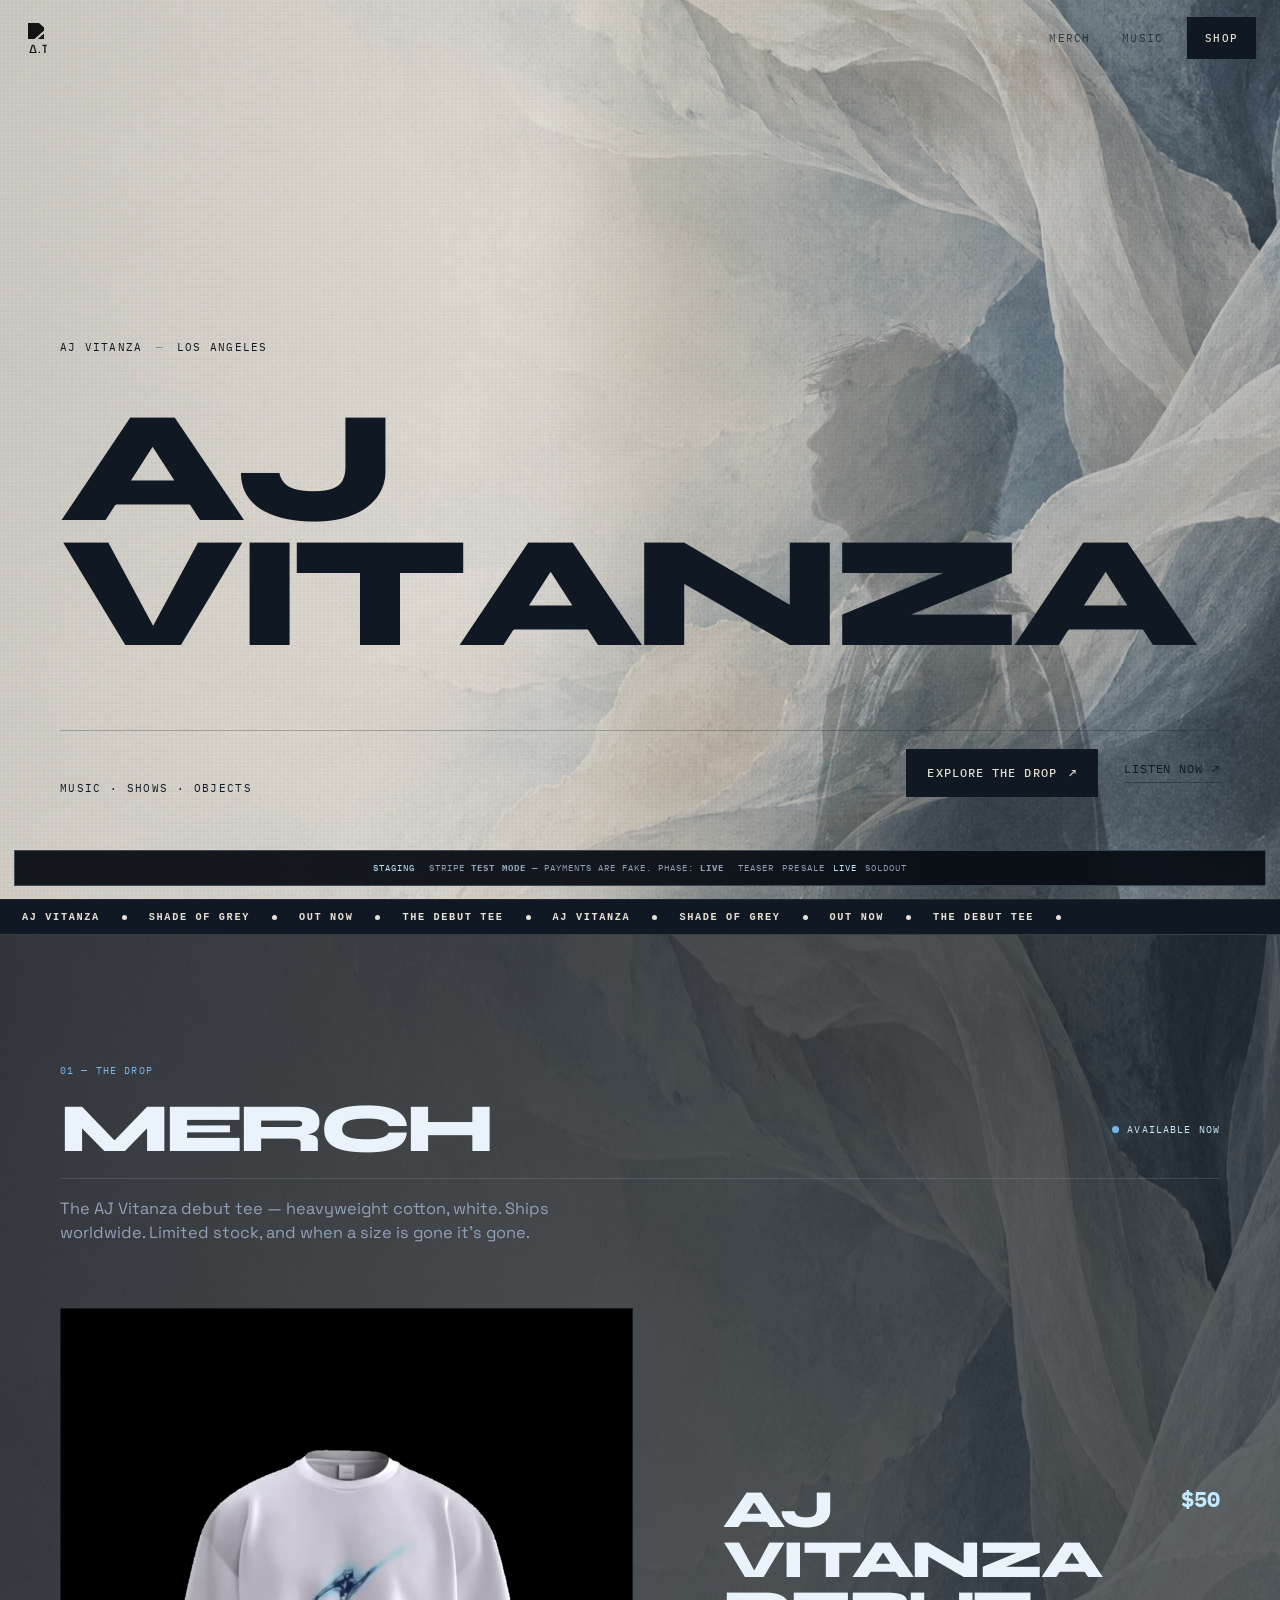
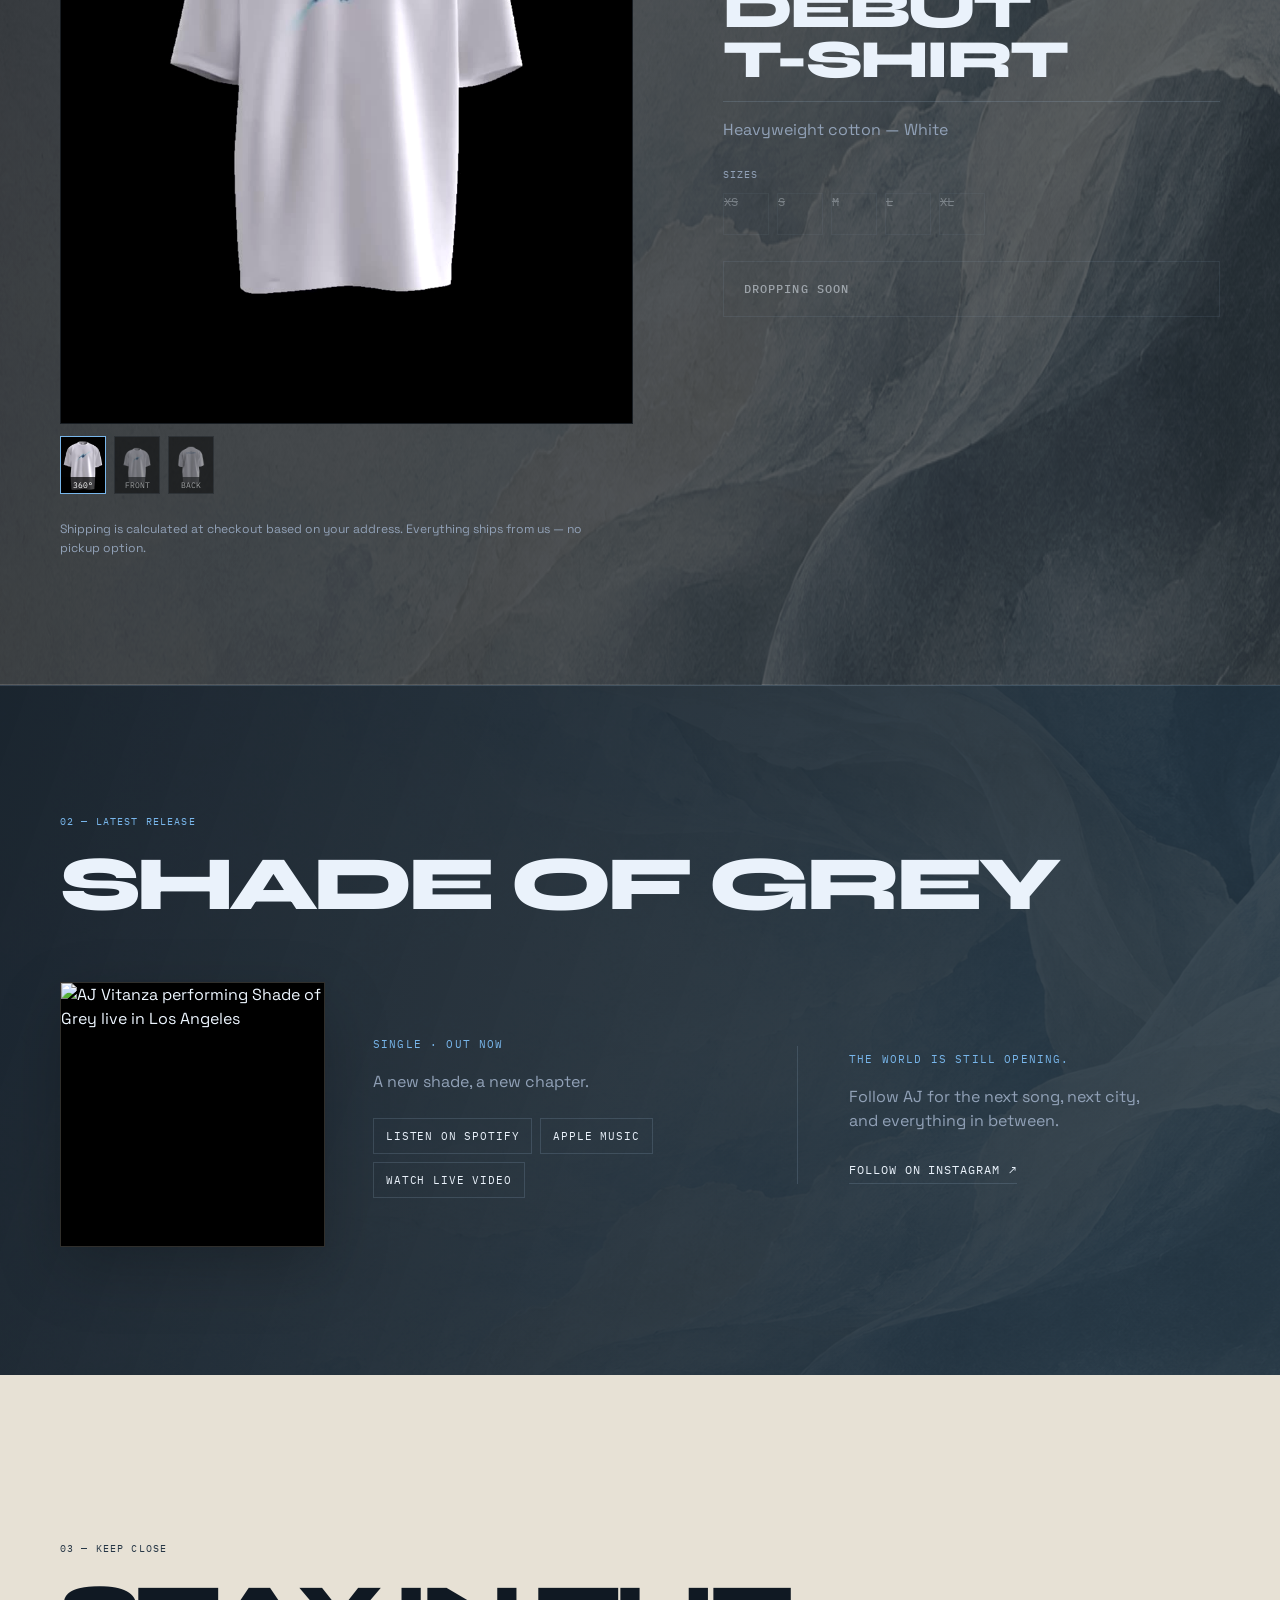
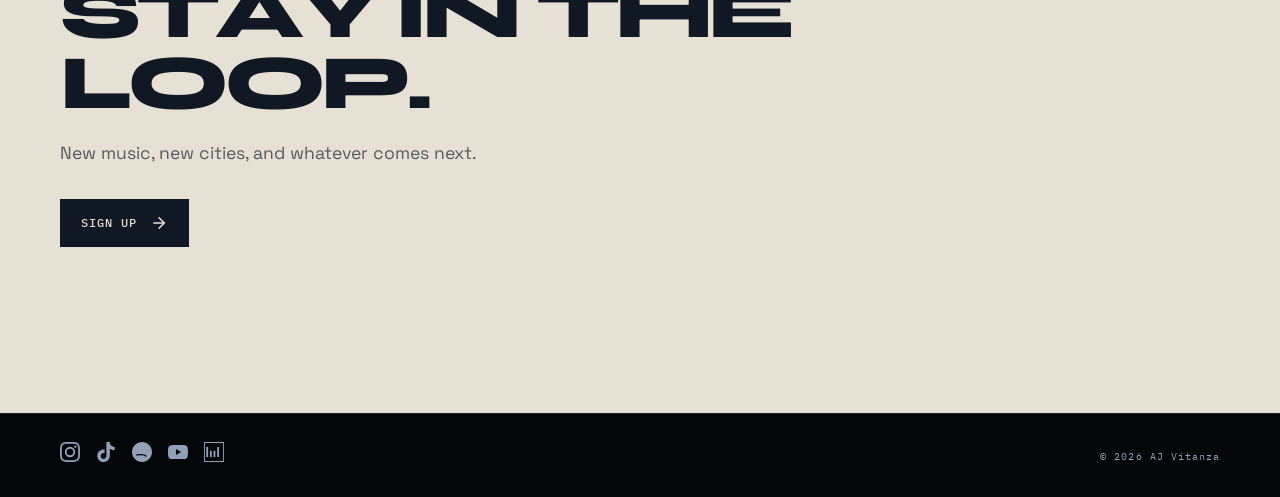
==== commit 7112166a: "Refresh visual world and feature Shade of Grey" ====
--- a/index.html
+++ b/index.html
@@ -36,7 +36,7 @@
     <link rel="preconnect" href="https://fonts.gstatic.com" crossorigin>
     <link href="https://fonts.googleapis.com/css2?family=Syne:wght@400;500;600;700;800&family=Space+Grotesk:wght@300;400;500;600;700&family=IBM+Plex+Mono:wght@300;400;500&family=Inter+Tight:ital,wght@0,300;0,400;0,500;0,600;1,300;1,400&display=swap" rel="stylesheet">
     <link rel="stylesheet" href="styles.css?v=world-03">
-    <link rel="stylesheet" href="textures.css?v=world-07">
+    <link rel="stylesheet" href="textures.css?v=world-10">
 </head>
 <body>
 
@@ -59,7 +59,6 @@
         </a>
         <div class="nav-links">
             <a href="#merch" data-magnetic><span data-text="Merch">Merch</span></a>
-            <a href="#live" data-magnetic><span data-text="Live">Live</span></a>
             <a href="#elsewhere" data-magnetic><span data-text="Music">Music</span></a>
         </div>
         <a href="/merch" class="nav-shop" data-magnetic data-ripple>
@@ -95,7 +94,7 @@
 
     <div class="world-ticker" aria-label="AJ Vitanza: music, shows, and objects">
         <div class="world-ticker-track" aria-hidden="true">
-            <span>AJ VITANZA</span><i></i><span>PLASTIC HEART</span><i></i><span>LOS ANGELES</span><i></i><span>THE DEBUT TEE</span><i></i><span>AJ VITANZA</span><i></i><span>PLASTIC HEART</span><i></i><span>LOS ANGELES</span><i></i><span>THE DEBUT TEE</span><i></i>
+            <span>AJ VITANZA</span><i></i><span>SHADE OF GREY</span><i></i><span>OUT NOW</span><i></i><span>THE DEBUT TEE</span><i></i><span>AJ VITANZA</span><i></i><span>SHADE OF GREY</span><i></i><span>OUT NOW</span><i></i><span>THE DEBUT TEE</span><i></i>
         </div>
     </div>
 
@@ -149,61 +148,27 @@
         </div>
     </section>
 
-    <!-- ==================== LIVE ==================== -->
-    <section class="live" id="live">
-        <div class="section-inner">
-            <span class="label" data-reveal>02 — LIVE</span>
-            <h2 class="section-title" data-split>One night only.</h2>
-
-            <div class="show" data-reveal>
-                <div class="show-date" aria-hidden="true">
-                    <span class="show-month">Sep</span>
-                    <span class="show-day">02</span>
-                </div>
-                <div class="show-info">
-                    <h3 class="show-venue">The Moroccan Lounge</h3>
-                    <p class="show-where">Los Angeles, CA — 901 1st St</p>
-                    <p class="show-when">
-                        <time datetime="2026-09-02T18:30:00-07:00">Wednesday 2 September 2026 — 6:30 PM</time>
-                    </p>
-                    <p class="show-bill">soundZ Presents: AJ Vitanza &amp; Austin George, with Eva Croz</p>
-                </div>
-                <div class="show-action">
-                    <a href="https://www.ticketmaster.com/event/09006506BA77AE10"
-                       target="_blank" rel="noopener"
-                       class="btn btn--primary show-btn" data-magnetic data-ripple>
-                        <span>Buy Tickets</span>
-                        <svg width="16" height="16" viewBox="0 0 24 24" fill="none" stroke="currentColor" stroke-width="2"><path d="M7 17L17 7"/><path d="M7 7h10v10"/></svg>
-                    </a>
-                    <span class="show-note">Tickets via Ticketmaster</span>
-                </div>
-            </div>
-
-            <p class="live-footnote" data-reveal>The remaining shirts are at the merch table — first come, first served.</p>
-        </div>
-    </section>
-
-    <!-- ==================== ELSEWHERE — MUSIC ==================== -->
+    <!-- ==================== LATEST RELEASE ==================== -->
     <section class="elsewhere" id="elsewhere">
         <div class="section-inner">
-            <span class="label" data-reveal>03 — MUSIC</span>
-            <h2 class="section-title" data-split>PLASTIC HEART</h2>
+            <span class="label" data-reveal>02 — LATEST RELEASE</span>
+            <h2 class="section-title" data-split>Shade of Grey</h2>
 
             <div class="elsewhere-grid">
 
                 <div class="elsewhere-release" data-reveal="left">
                     <div class="release-cover release-cover--sm" data-tilt>
-                        <img src="images/cover.jpg" alt="PLASTIC HEART EP cover art" class="release-cover-img" loading="lazy" decoding="async">
+                        <img src="https://i.ytimg.com/vi/dmvv3hv4RWo/maxresdefault.jpg" alt="AJ Vitanza performing Shade of Grey live in Los Angeles" class="release-cover-img" loading="lazy" decoding="async">
                         <div class="release-cover-shine"></div>
                         <div class="release-cover-glow"></div>
                     </div>
                     <div class="elsewhere-release-info">
-                        <span class="elsewhere-eyebrow">Debut EP · 2025</span>
-                        <p class="elsewhere-meta">Nine songs from the first chapter.</p>
+                        <span class="elsewhere-eyebrow">Single · Out now</span>
+                        <p class="elsewhere-meta">A new shade, a new chapter.</p>
                         <div class="dsp-row dsp-row--wrap">
-                            <a href="https://open.spotify.com/artist/4cYjXmjtYTr8km9NLjC7xe" target="_blank" rel="noopener" class="dsp dsp--sm" data-magnetic><span>Spotify</span></a>
+                            <a href="https://open.spotify.com/track/0Afc3pUQl36r4PfechjZEA?si=36aa43e1cea24406" target="_blank" rel="noopener" class="dsp dsp--sm" data-magnetic><span>Listen on Spotify</span></a>
                             <a href="https://music.apple.com/us/artist/aj-vitanza/1553623922" target="_blank" rel="noopener" class="dsp dsp--sm" data-magnetic><span>Apple Music</span></a>
-                            <a href="https://music.amazon.com/albums/B0GPY23CCF" target="_blank" rel="noopener" class="dsp dsp--sm" data-magnetic><span>Amazon</span></a>
+                            <a href="https://www.youtube.com/watch?v=dmvv3hv4RWo" target="_blank" rel="noopener" class="dsp dsp--sm" data-magnetic><span>Watch live video</span></a>
                         </div>
                     </div>
                 </div>
@@ -225,7 +190,7 @@
             <div class="connect-orb connect-orb--2"></div>
         </div>
         <div class="section-inner connect-inner">
-            <span class="label" data-reveal>04 — KEEP CLOSE</span>
+            <span class="label" data-reveal>03 — KEEP CLOSE</span>
             <h2 class="connect-heading" data-split>Stay in the loop.</h2>
             <p class="connect-sub" data-reveal>New music, new cities, and whatever comes next.</p>
             <div class="connect-cta" data-reveal>
@@ -295,37 +260,11 @@
                     },
                     {
                         "@type": "MusicAlbum",
-                        "name": "PLASTIC HEART",
-                        "albumReleaseType": "https://schema.org/EPRelease",
-                        "numTracks": 9
+                        "name": "Shade of Grey",
+                        "albumReleaseType": "https://schema.org/SingleRelease",
+                        "numTracks": 1
                     }
                 ]
-            },
-            {
-                "@type": "MusicEvent",
-                "name": "soundZ Presents: AJ Vitanza & Austin George w/ Eva Croz",
-                "startDate": "2026-09-02T18:30:00-07:00",
-                "eventStatus": "https://schema.org/EventScheduled",
-                "eventAttendanceMode": "https://schema.org/OfflineEventAttendanceMode",
-                "url": "https://www.ticketmaster.com/event/09006506BA77AE10",
-                "performer": { "@id": "https://ajvitanza.com/#artist" },
-                "location": {
-                    "@type": "MusicVenue",
-                    "name": "The Moroccan Lounge",
-                    "address": {
-                        "@type": "PostalAddress",
-                        "streetAddress": "901 1st St",
-                        "addressLocality": "Los Angeles",
-                        "addressRegion": "CA",
-                        "postalCode": "90012",
-                        "addressCountry": "US"
-                    }
-                },
-                "offers": {
-                    "@type": "Offer",
-                    "url": "https://www.ticketmaster.com/event/09006506BA77AE10",
-                    "availability": "https://schema.org/InStock"
-                }
             },
             {
                 "@type": "Product",
--- a/textures.css
+++ b/textures.css
@@ -1,169 +1,174 @@
-/* AJ Vitanza — organic colour fields and film texture */
+/* AJ Vitanza — tactile bone / blue-grey world */
+
+:root {
+    --bone: #e7e1d5;
+    --mist: #b9c5cc;
+    --slate: #273746;
+    --ink-blue: #101923;
+    --washed-blue: #7597ad;
+}
 
 .grain {
-    opacity: .14;
-    mix-blend-mode: overlay;
-    background-size: 96px;
-    animation: aj-grain .28s steps(2, end) infinite;
+    opacity: .16;
+    mix-blend-mode: multiply;
+    background-size: 112px;
+    animation: aj-grain .3s steps(2, end) infinite;
 }
 
-.grain::after { opacity: .55; }
+.grain::after { opacity: .42; }
 
+/* Generated art plate moves as a quiet, seamless-like visual loop. */
 .hero-field {
-    inset: -12%;
-    background-color: #06080d;
+    inset: -7%;
+    background-color: var(--bone);
     background-image:
-        radial-gradient(ellipse 68% 54% at 8% 12%, rgba(42, 121, 255, .62) 0%, rgba(42, 121, 255, .33) 27%, transparent 58%),
-        radial-gradient(ellipse 60% 64% at -5% 90%, rgba(135, 62, 255, .55) 0%, rgba(135, 62, 255, .22) 31%, transparent 61%),
-        radial-gradient(ellipse 49% 54% at 49% 108%, rgba(18, 214, 229, .4) 0%, transparent 59%);
-    overflow: hidden;
+        linear-gradient(90deg, rgba(231, 225, 213, .88) 0%, rgba(231, 225, 213, .56) 37%, rgba(16, 25, 35, .03) 66%),
+        url("images/art/bone-blue-liquid.png");
+    background-size: cover, 116% 116%;
+    background-position: center, 48% 49%;
+    filter: saturate(.76) contrast(.98);
+    animation: art-drift 22s ease-in-out infinite alternate;
 }
 
 .hero-field::before,
 .hero-field::after {
     border: 0;
-    border-radius: 51% 49% 38% 62% / 54% 42% 58% 46%;
     box-shadow: none;
-    filter: blur(28px);
-    opacity: .82;
+    border-radius: 0;
+    filter: none;
 }
 
 .hero-field::before {
-    width: min(78vw, 1100px);
-    height: min(78vw, 980px);
-    right: -23vw;
-    top: -36vw;
-    background:
-        radial-gradient(ellipse at 36% 58%, rgba(69, 168, 255, .58), transparent 0 27%),
-        radial-gradient(ellipse at 72% 27%, rgba(132, 97, 255, .42), transparent 0 34%),
-        radial-gradient(ellipse at 62% 72%, rgba(72, 224, 212, .2), transparent 0 39%);
-    animation: aj-liquid-one 18s ease-in-out infinite alternate;
+    inset: 0;
+    width: auto;
+    height: auto;
+    right: 0;
+    top: 0;
+    background: linear-gradient(105deg, rgba(17, 27, 38, .12), transparent 37%, rgba(121, 151, 170, .16) 72%, transparent);
+    animation: wash-drift 16s ease-in-out infinite alternate;
 }
 
 .hero-field::after {
-    width: min(76vw, 960px);
-    height: min(70vw, 860px);
-    left: -35vw;
-    bottom: -38vw;
-    background:
-        radial-gradient(ellipse at 58% 36%, rgba(57, 91, 210, .46), transparent 0 32%),
-        radial-gradient(ellipse at 33% 67%, rgba(44, 220, 230, .2), transparent 0 38%),
-        radial-gradient(ellipse at 74% 76%, rgba(166, 111, 255, .26), transparent 0 26%);
-    animation: aj-liquid-two 22s ease-in-out infinite alternate;
+    inset: 0;
+    width: auto;
+    height: auto;
+    left: 0;
+    bottom: 0;
+    background-image: radial-gradient(rgba(16, 25, 35, .14) .65px, transparent .8px);
+    background-size: 4px 4px;
+    opacity: .42;
 }
 
 .hero-portrait {
-    mix-blend-mode: normal;
-    opacity: .98;
+    inset: 0 0 0 43%;
+    opacity: .72;
+    mix-blend-mode: multiply;
+    -webkit-mask-image: linear-gradient(90deg, transparent 0%, #000 17%, #000 100%);
+    mask-image: linear-gradient(90deg, transparent 0%, #000 17%, #000 100%);
 }
 
 .hero-portrait::before {
-    background:
-        radial-gradient(ellipse at 58% 18%, rgba(68, 204, 255, .62), transparent 0 38%),
-        radial-gradient(ellipse at 85% 75%, rgba(161, 93, 255, .52), transparent 0 48%),
-        linear-gradient(115deg, rgba(15, 25, 65, .45), transparent 55%);
+    background: linear-gradient(135deg, rgba(115, 145, 165, .38), transparent 48%, rgba(231, 225, 213, .15));
     mix-blend-mode: color;
     opacity: 1;
-    animation: aj-photo-wash 14s ease-in-out infinite alternate;
 }
 
 .hero-portrait::after {
-    background: linear-gradient(90deg, #06080d 0%, rgba(6, 8, 13, .92) 11%, rgba(6, 8, 13, .14) 54%, rgba(6, 8, 13, .07) 100%);
+    background: linear-gradient(90deg, var(--bone) 0%, rgba(231, 225, 213, .78) 9%, rgba(231, 225, 213, .05) 60%, rgba(16, 25, 35, .1));
 }
 
-.hero-swoosh {
-    opacity: .68;
-    filter: drop-shadow(0 0 20px rgba(156, 211, 255, .42));
+.hero-img {
+    filter: grayscale(.28) sepia(.08) contrast(1.05) brightness(.88);
 }
 
+.hero-title,
+.hero-kicker,
+.hero-sub,
+.hero-listen { color: var(--ink-blue); }
+
+.hero-kicker span { color: var(--washed-blue); }
+.hero-bottom { border-color: rgba(16, 25, 35, .25); }
+.hero-listen { border-color: rgba(16, 25, 35, .36); }
+.hero-listen:hover { color: var(--slate); border-color: var(--slate); }
+.hero-swoosh { opacity: .38; filter: none; }
+.hero-swoosh img { filter: brightness(0) saturate(100%); }
+
+.nav:not(.scrolled) .nav-logo-img { filter: brightness(0) saturate(100%); }
+.nav:not(.scrolled) .nav-links a { color: rgba(16, 25, 35, .72); }
+.nav:not(.scrolled) .nav-links a:hover { color: var(--ink-blue); }
+.nav:not(.scrolled) .nav-shop { background: var(--ink-blue); border-color: var(--ink-blue); color: var(--bone); }
+
+.btn--primary { background: var(--ink-blue); border-color: var(--ink-blue); color: var(--bone); }
+.btn--primary:hover { background: var(--slate); border-color: var(--slate); }
+
+.world-ticker { background: var(--ink-blue); color: var(--bone); border-color: rgba(231, 225, 213, .18); }
+.world-ticker-track i { background: var(--bone); box-shadow: none; }
+
 .merch-bg {
-    background-color: #080d15;
+    background-color: #1a2732;
     background-image:
-        radial-gradient(ellipse 58% 46% at 3% 2%, rgba(41, 126, 235, .26) 0%, transparent 58%),
-        radial-gradient(ellipse 50% 52% at 98% 100%, rgba(115, 73, 224, .19) 0%, transparent 58%);
-    overflow: hidden;
+        linear-gradient(110deg, rgba(16, 25, 35, .84), rgba(27, 43, 54, .64)),
+        url("images/art/bone-blue-liquid.png");
+    background-size: cover, 125% 125%;
+    background-position: center, 52% 60%;
+    filter: saturate(.55) contrast(1.05);
+    animation: merch-art-drift 28s ease-in-out infinite alternate;
 }
 
 .merch-bg::before,
-.merch-bg::after {
-    content: "";
-    position: absolute;
-    width: min(60vw, 760px);
-    height: min(60vw, 760px);
-    border-radius: 43% 57% 64% 36% / 48% 35% 65% 52%;
-    filter: blur(45px);
-    opacity: .38;
-}
-
-.merch-bg::before {
-    top: -32vw;
-    left: -18vw;
-    background: radial-gradient(circle at 65% 65%, rgba(59, 146, 255, .7), transparent 0 53%);
-    animation: aj-liquid-one 20s ease-in-out infinite alternate-reverse;
-}
-
-.merch-bg::after {
-    right: -24vw;
-    bottom: -33vw;
-    background: radial-gradient(circle at 35% 36%, rgba(116, 87, 255, .48), transparent 0 56%);
-    animation: aj-liquid-two 24s ease-in-out infinite alternate;
-}
+.merch-bg::after { display: none; }
 
 .elsewhere {
     background:
-        radial-gradient(ellipse at 84% 8%, rgba(86, 87, 224, .2), transparent 0 28%),
-        radial-gradient(ellipse at 4% 96%, rgba(44, 171, 227, .14), transparent 0 32%),
-        var(--ink-2);
+        linear-gradient(110deg, rgba(18, 29, 40, .96), rgba(35, 53, 66, .86)),
+        url("images/art/bone-blue-liquid.png");
+    background-size: cover, 130% 130%;
+    background-position: center, 52% 38%;
 }
 
-.connect::after {
-    width: min(72vw, 860px);
-    height: min(62vw, 740px);
-    right: -25vw;
-    bottom: -34vw;
-    border: 0;
-    border-radius: 63% 37% 46% 54% / 42% 63% 37% 58%;
-    background: radial-gradient(ellipse at 38% 35%, rgba(85, 154, 255, .27), transparent 0 58%);
-    filter: blur(36px);
-    animation: aj-liquid-two 19s ease-in-out infinite alternate;
-}
+.connect { background: var(--bone); color: var(--ink-blue); }
+.connect::after { display: none; }
+.connect-heading { color: var(--ink-blue); }
+.connect-sub { color: rgba(16, 25, 35, .68); }
+.connect .label { color: var(--slate); }
+
+.release-cover,
+.shade-video-card { border: 1px solid rgba(231, 225, 213, .22); box-shadow: 0 22px 60px rgba(0, 0, 0, .22); }
 
 @keyframes aj-grain {
     0% { background-position: 0 0; }
-    25% { background-position: 22% -14%; }
-    50% { background-position: -17% 12%; }
-    75% { background-position: 15% 18%; }
-    100% { background-position: -12% -18%; }
+    25% { background-position: 17% -11%; }
+    50% { background-position: -13% 14%; }
+    75% { background-position: 12% 8%; }
+    100% { background-position: -15% -8%; }
 }
 
-@keyframes aj-liquid-one {
-    0% { transform: translate3d(0, 0, 0) rotate(-9deg) scale(1); border-radius: 51% 49% 38% 62% / 54% 42% 58% 46%; }
-    100% { transform: translate3d(-5%, 7%, 0) rotate(12deg) scale(1.15); border-radius: 38% 62% 55% 45% / 46% 57% 43% 54%; }
+@keyframes art-drift {
+    0% { background-position: center, 48% 49%; transform: scale(1); }
+    100% { background-position: center, 54% 45%; transform: scale(1.035); }
 }
 
-@keyframes aj-liquid-two {
-    0% { transform: translate3d(0, 0, 0) rotate(8deg) scale(1); border-radius: 43% 57% 64% 36% / 48% 35% 65% 52%; }
-    100% { transform: translate3d(8%, -5%, 0) rotate(-11deg) scale(1.18); border-radius: 62% 38% 43% 57% / 58% 48% 52% 42%; }
+@keyframes wash-drift {
+    0% { opacity: .42; transform: translateX(-4%); }
+    100% { opacity: .86; transform: translateX(4%); }
 }
 
-@keyframes aj-photo-wash {
-    0% { transform: scale(1) translate3d(0, 0, 0); filter: hue-rotate(0deg); }
-    100% { transform: scale(1.08) translate3d(-2%, 1%, 0); filter: hue-rotate(20deg); }
+@keyframes merch-art-drift {
+    0% { background-position: center, 52% 60%; }
+    100% { background-position: center, 44% 48%; }
 }
 
 @media (max-width: 760px) {
     .grain { opacity: .11; }
-    .hero-field::before { width: 125vw; height: 125vw; right: -42vw; top: -42vw; }
-    .hero-field::after { width: 130vw; height: 115vw; left: -58vw; bottom: -45vw; }
-    .hero-portrait::after { background: linear-gradient(180deg, rgba(6, 8, 13, .15), rgba(6, 8, 13, .34) 42%, #06080d 100%); }
+    .hero-portrait { inset: 0; opacity: .48; }
+    .hero-portrait::after { background: linear-gradient(180deg, rgba(231, 225, 213, .14), rgba(231, 225, 213, .3) 45%, var(--bone) 100%); }
+    .hero-title { color: var(--ink-blue); }
+    .nav:not(.scrolled) { background: rgba(231, 225, 213, .45); }
 }
 
 @media (prefers-reduced-motion: reduce) {
     .grain,
+    .hero-field,
     .hero-field::before,
-    .hero-field::after,
-    .hero-portrait::before,
-    .merch-bg::before,
-    .merch-bg::after,
-    .connect::after { animation: none !important; }
+    .merch-bg { animation: none !important; }
 }
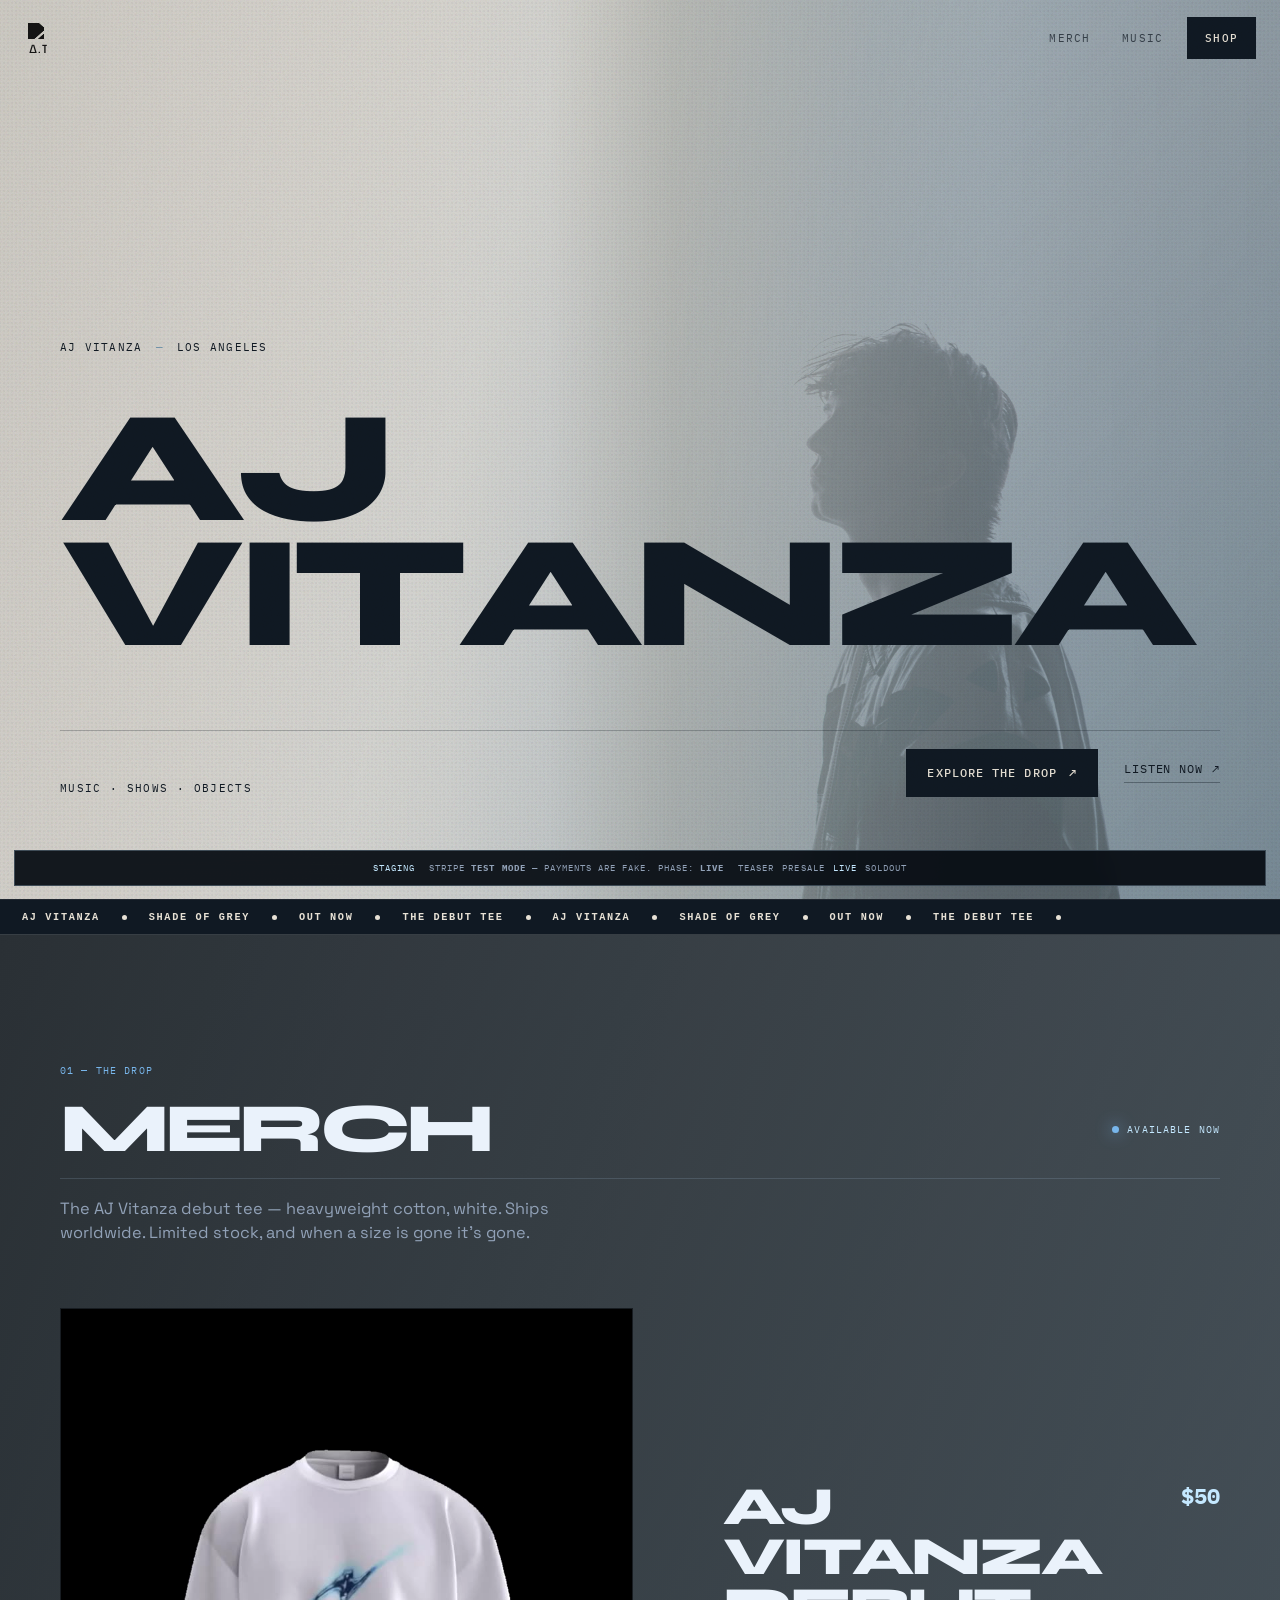
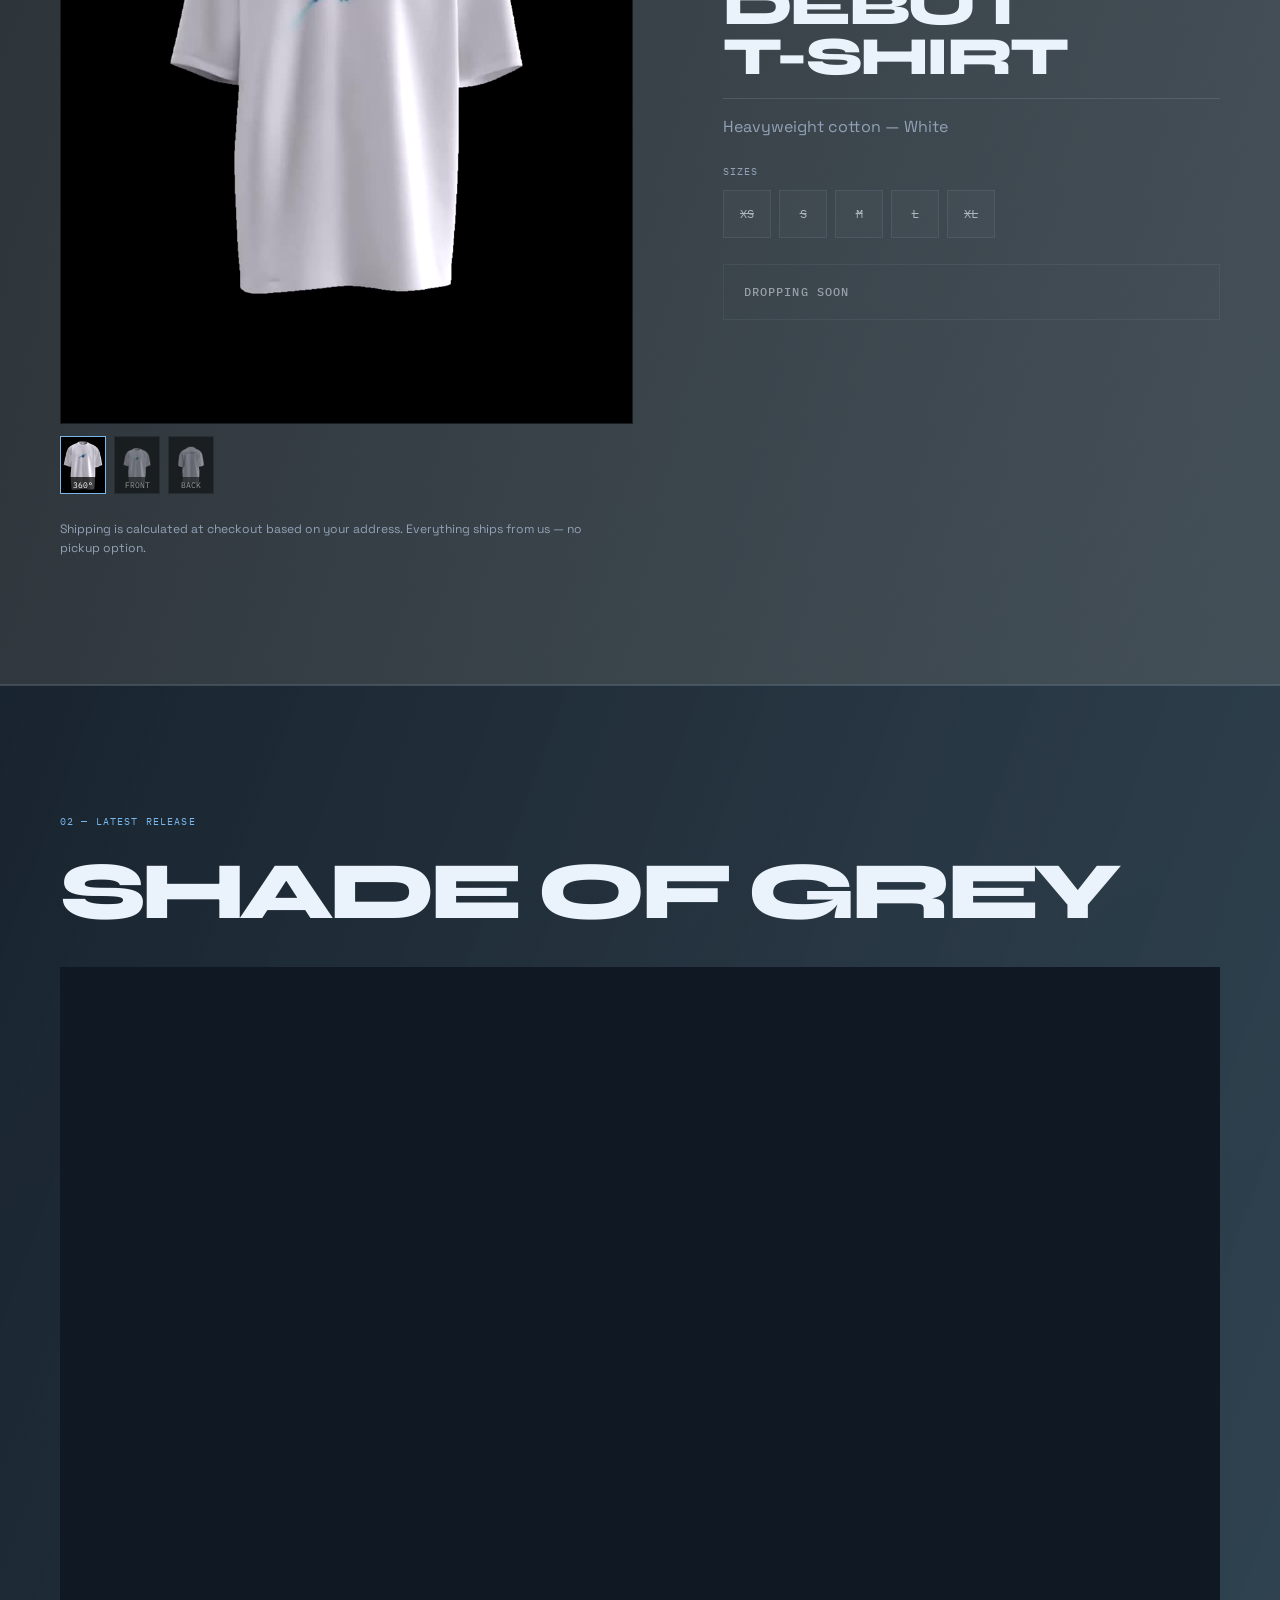
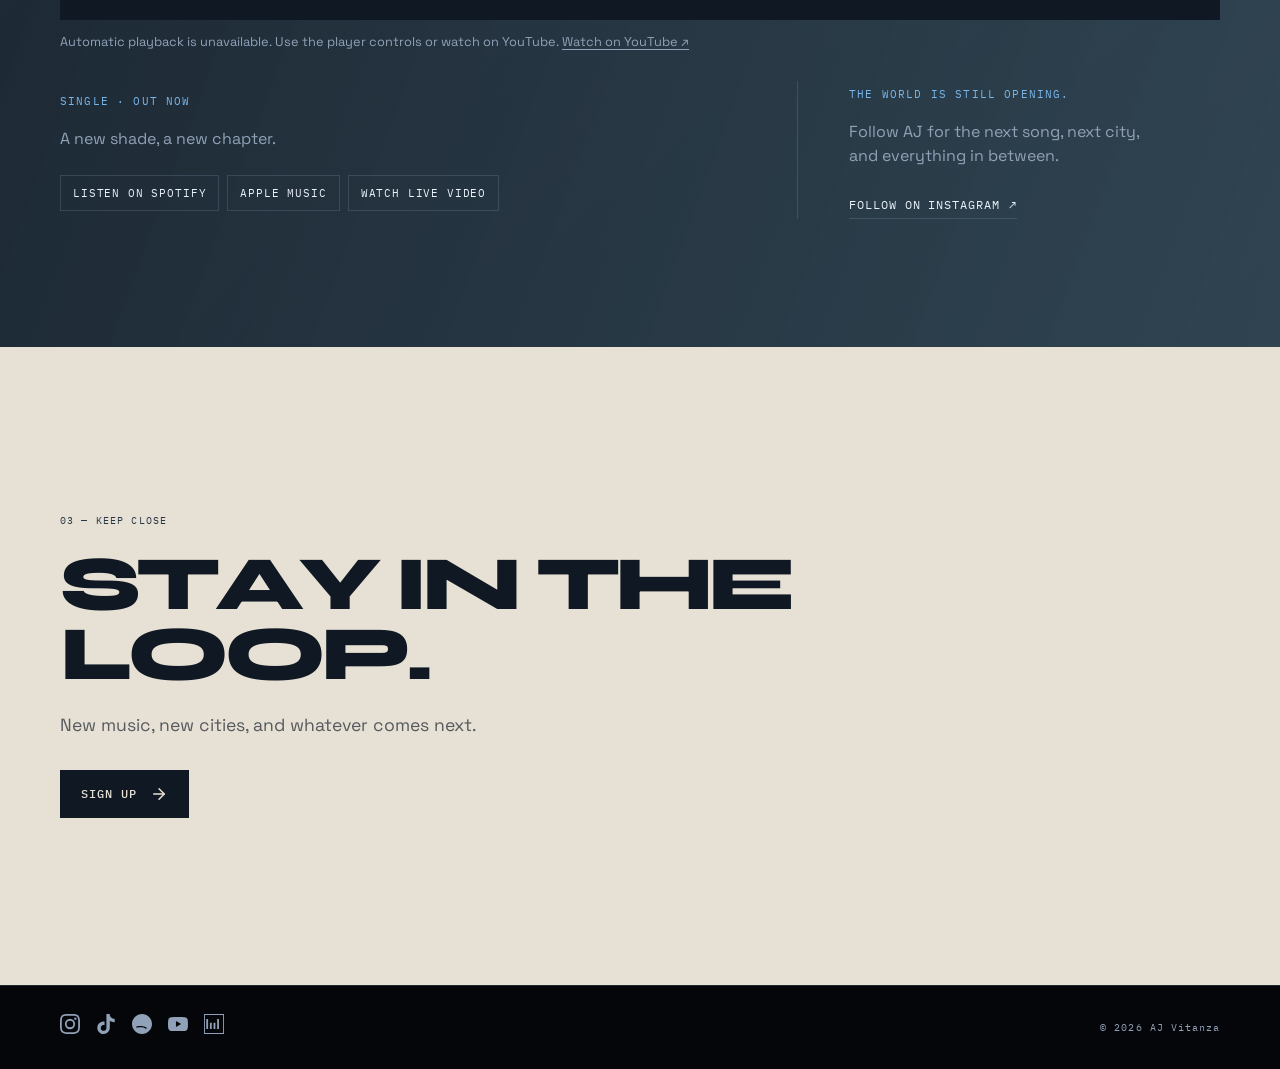
==== commit 72802e73: "Fix merch sizing and add mobile-friendly acoustic video" ====
--- a/index.html
+++ b/index.html
@@ -36,7 +36,7 @@
     <link rel="preconnect" href="https://fonts.gstatic.com" crossorigin>
     <link href="https://fonts.googleapis.com/css2?family=Syne:wght@400;500;600;700;800&family=Space+Grotesk:wght@300;400;500;600;700&family=IBM+Plex+Mono:wght@300;400;500&family=Inter+Tight:ital,wght@0,300;0,400;0,500;0,600;1,300;1,400&display=swap" rel="stylesheet">
     <link rel="stylesheet" href="styles.css?v=world-03">
-    <link rel="stylesheet" href="textures.css?v=world-10">
+    <link rel="stylesheet" href="textures.css?v=world-14">
 </head>
 <body>
 
@@ -152,16 +152,16 @@
     <section class="elsewhere" id="elsewhere">
         <div class="section-inner">
             <span class="label" data-reveal>02 — LATEST RELEASE</span>
-            <h2 class="section-title" data-split>Shade of Grey</h2>
+            <h2 class="section-title shade-title">Shade of Grey</h2>
+
+            <div class="shade-film" id="shade-film">
+                <iframe id="shade-player" title="AJ Vitanza — Shade of Grey (Live From LA)" src="https://www.youtube-nocookie.com/embed/dmvv3hv4RWo?enablejsapi=1&amp;playsinline=1&amp;mute=1&amp;rel=0" allow="autoplay; encrypted-media; picture-in-picture; fullscreen" referrerpolicy="strict-origin-when-cross-origin" allowfullscreen></iframe>
+            </div>
+            <p class="shade-caption">Live From LA · Use the player controls to turn sound on. <a href="https://www.youtube.com/watch?v=dmvv3hv4RWo" target="_blank" rel="noopener">Watch on YouTube ↗</a></p>
 
             <div class="elsewhere-grid">
 
                 <div class="elsewhere-release" data-reveal="left">
-                    <div class="release-cover release-cover--sm" data-tilt>
-                        <img src="https://i.ytimg.com/vi/dmvv3hv4RWo/maxresdefault.jpg" alt="AJ Vitanza performing Shade of Grey live in Los Angeles" class="release-cover-img" loading="lazy" decoding="async">
-                        <div class="release-cover-shine"></div>
-                        <div class="release-cover-glow"></div>
-                    </div>
                     <div class="elsewhere-release-info">
                         <span class="elsewhere-eyebrow">Single · Out now</span>
                         <p class="elsewhere-meta">A new shade, a new chapter.</p>
@@ -292,6 +292,7 @@
     <!-- merch.js must load BEFORE script.js so the cards exist
          when the interaction handlers get wired up. -->
     <script src="merch.js?v=world-03"></script>
-    <script src="script.js?v=world-03"></script>
+    <script src="script.js?v=world-14"></script>
+    <script src="release-video.js?v=3" defer></script>
 </body>
 </html>
--- a/textures.css
+++ b/textures.css
@@ -1,4 +1,34 @@
 /* AJ Vitanza — tactile bone / blue-grey world */
+
+/* Shared chips include both selectable buttons and unavailable spans. */
+.merch-size {
+    display: inline-flex;
+    align-items: center;
+    justify-content: center;
+    flex: 0 0 48px;
+    min-height: 48px;
+    padding: 0;
+    line-height: 1;
+    text-align: center;
+}
+.merch-size.is-unavailable { opacity: .65; background: rgba(255,255,255,.035); }
+.merch-size:focus-visible { outline: 2px solid var(--blue); outline-offset: 3px; }
+.elsewhere .shade-title {
+    font-size: clamp(2.1rem, 6.7vw, 5.1rem);
+    line-height: 1.05;
+    overflow-wrap: normal;
+    max-width: 100%;
+}
+.shade-film { position: relative; aspect-ratio: 16 / 9; min-height: 200px; margin-top: 32px; background: #101923; }
+.shade-film iframe { display: block; position: absolute; inset: 0; width: 100%; height: 100%; border: 0; }
+.shade-caption { color: var(--muted); font-size: .8rem; margin: 12px 0 0; }
+.shade-caption a { text-decoration: underline; text-underline-offset: 3px; }
+.elsewhere .elsewhere-grid { margin-top: 30px; grid-template-columns: minmax(0, 1.2fr) minmax(0, .8fr); }
+.elsewhere .elsewhere-release { display: block; min-width: 0; }
+@media (max-width: 760px) {
+    .elsewhere .elsewhere-grid { grid-template-columns: minmax(0, 1fr); }
+    .nav-links a:nth-child(2) { display: inline; }
+}
 
 :root {
     --bone: #e7e1d5;
@@ -17,13 +47,13 @@
 
 .grain::after { opacity: .42; }
 
-/* Generated art plate moves as a quiet, seamless-like visual loop. */
+/* Neutral interim surface while the Higgsfield motion asset is unavailable. */
 .hero-field {
     inset: -7%;
     background-color: var(--bone);
     background-image:
         linear-gradient(90deg, rgba(231, 225, 213, .88) 0%, rgba(231, 225, 213, .56) 37%, rgba(16, 25, 35, .03) 66%),
-        url("images/art/bone-blue-liquid.png");
+        linear-gradient(125deg, #e7e1d5 12%, #b9c5cc 52%, #7597ad 100%);
     background-size: cover, 116% 116%;
     background-position: center, 48% 49%;
     filter: saturate(.76) contrast(.98);
@@ -108,7 +138,7 @@
     background-color: #1a2732;
     background-image:
         linear-gradient(110deg, rgba(16, 25, 35, .84), rgba(27, 43, 54, .64)),
-        url("images/art/bone-blue-liquid.png");
+        linear-gradient(135deg, #b9c5cc, #7597ad);
     background-size: cover, 125% 125%;
     background-position: center, 52% 60%;
     filter: saturate(.55) contrast(1.05);
@@ -121,7 +151,7 @@
 .elsewhere {
     background:
         linear-gradient(110deg, rgba(18, 29, 40, .96), rgba(35, 53, 66, .86)),
-        url("images/art/bone-blue-liquid.png");
+        linear-gradient(135deg, #b9c5cc, #7597ad);
     background-size: cover, 130% 130%;
     background-position: center, 52% 38%;
 }
@@ -160,6 +190,16 @@
 
 @media (max-width: 760px) {
     .grain { opacity: .11; }
+    /* Keep the complete wordmark inside narrow iPhone screens. */
+    .hero-title { font-size: clamp(2rem, 10.5vw, 5rem); line-height: .95; }
+    .nav { padding-left: max(18px, env(safe-area-inset-left)); padding-right: max(18px, env(safe-area-inset-right)); }
+    .nav-logo, .nav-shop, .nav-links a { min-height: 44px; min-width: 44px; }
+    .nav-links a { display: inline-flex; align-items: center; justify-content: center; }
+    .nav-links a:nth-child(2) { display: inline-flex; }
+    .hero-listen, .elsewhere-more, .shade-caption a { min-height: 44px; display: inline-flex; align-items: center; }
+    .section-inner { width: calc(100% - max(18px, env(safe-area-inset-left)) - max(18px, env(safe-area-inset-right))); }
+    .grain { animation: none; }
+    .merch-bg { animation: none; }
     .hero-portrait { inset: 0; opacity: .48; }
     .hero-portrait::after { background: linear-gradient(180deg, rgba(231, 225, 213, .14), rgba(231, 225, 213, .3) 45%, var(--bone) 100%); }
     .hero-title { color: var(--ink-blue); }
